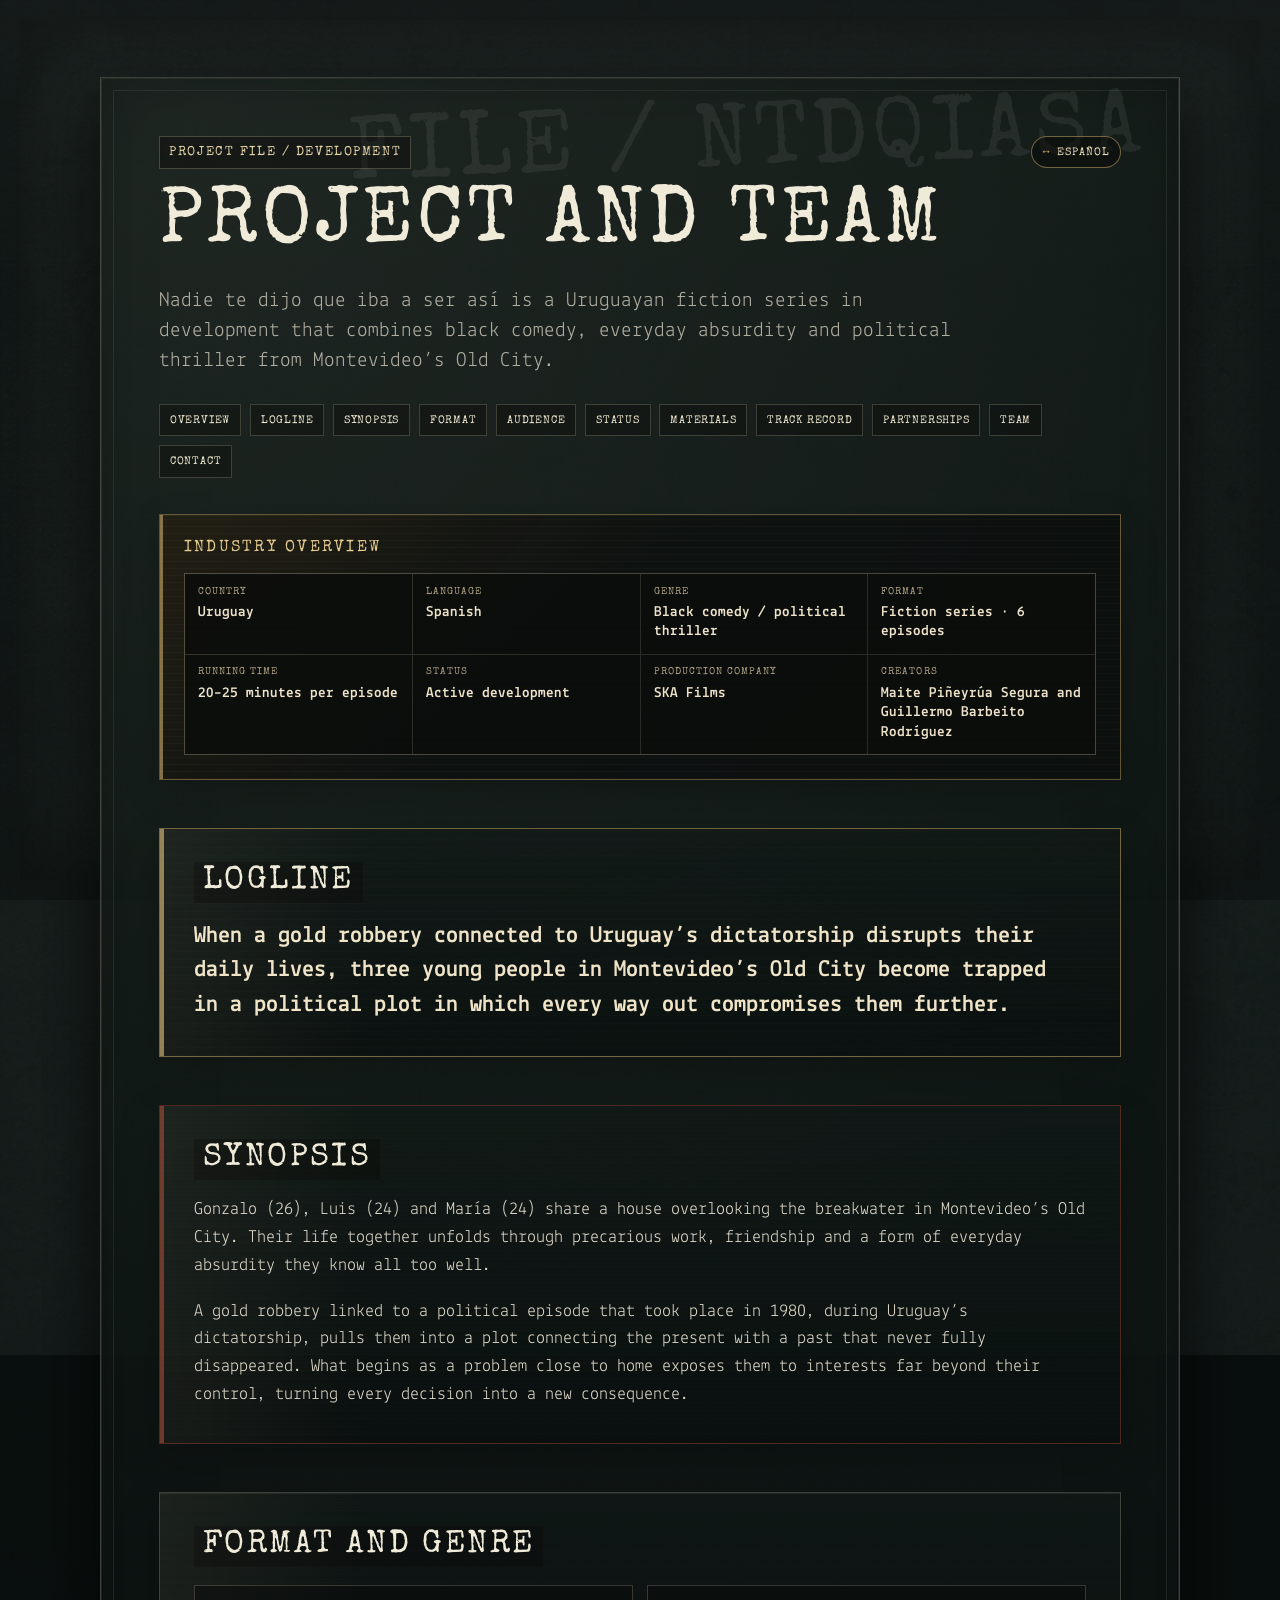
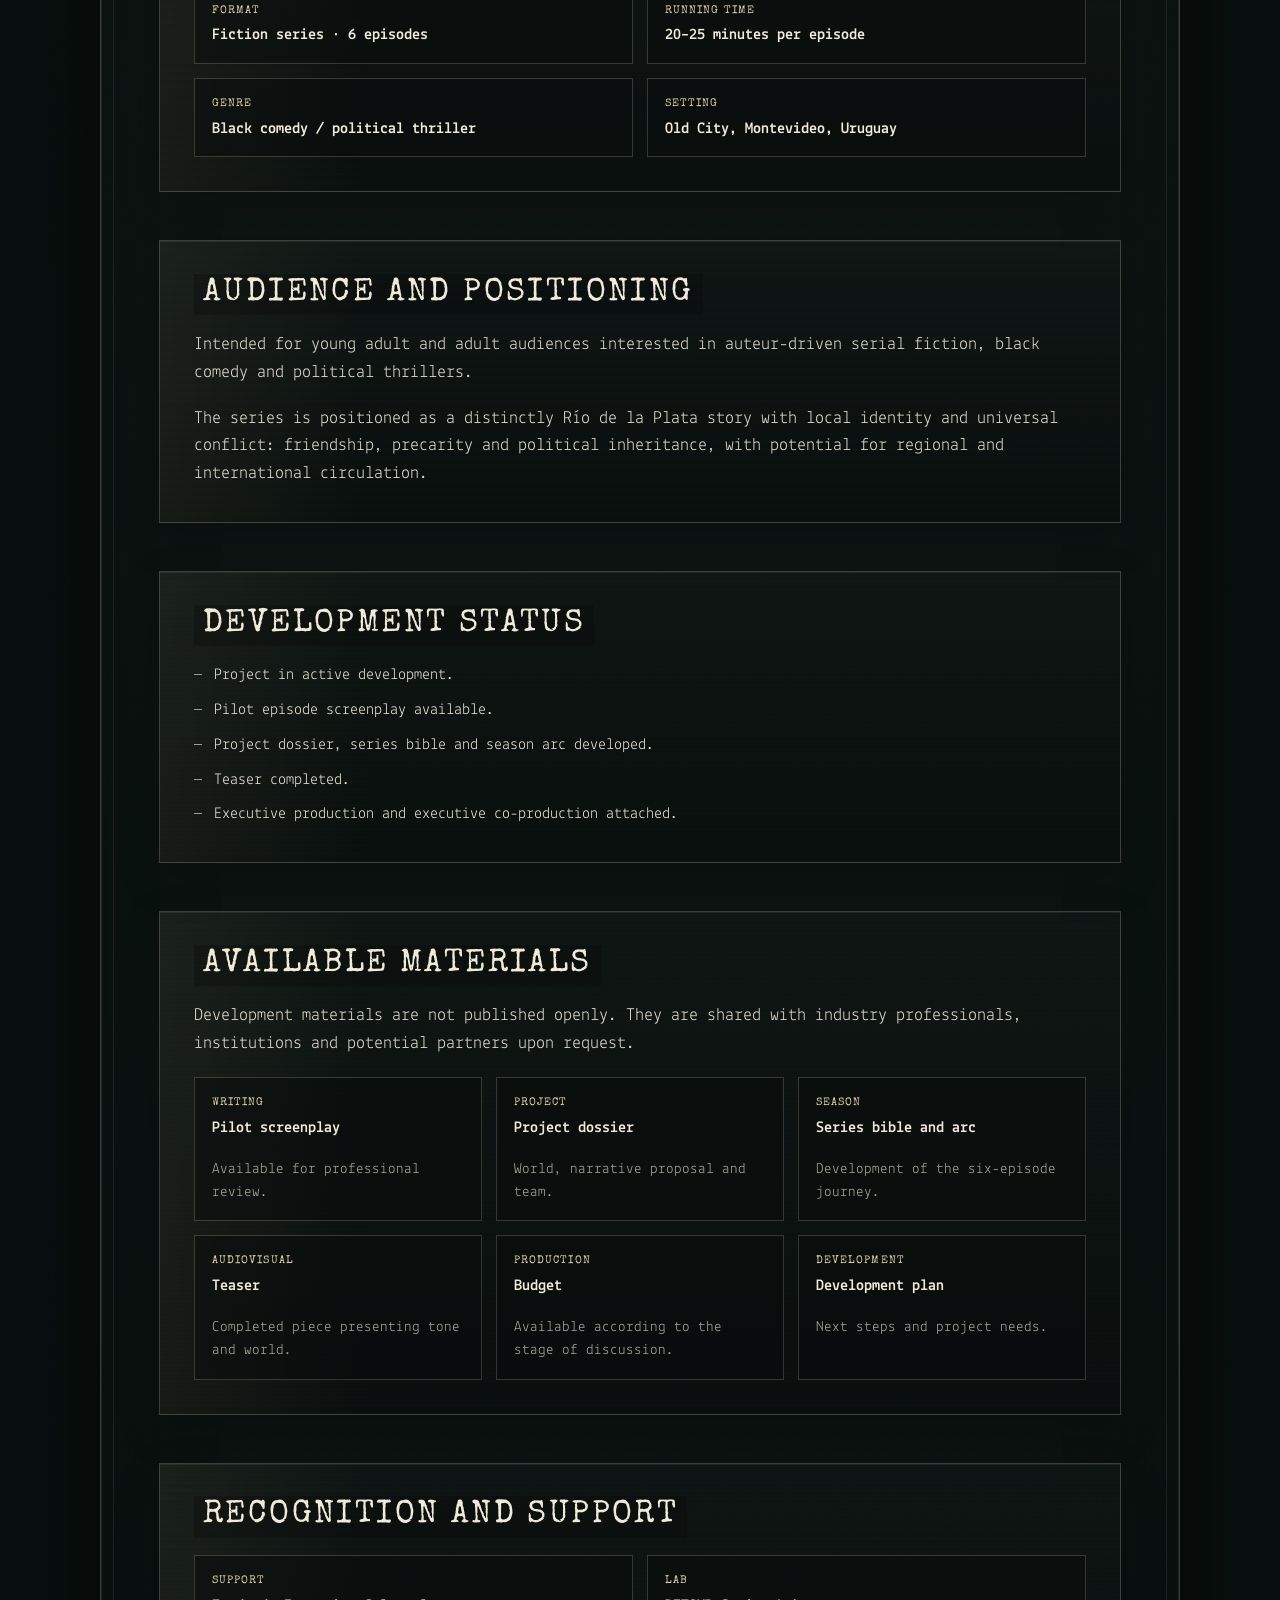
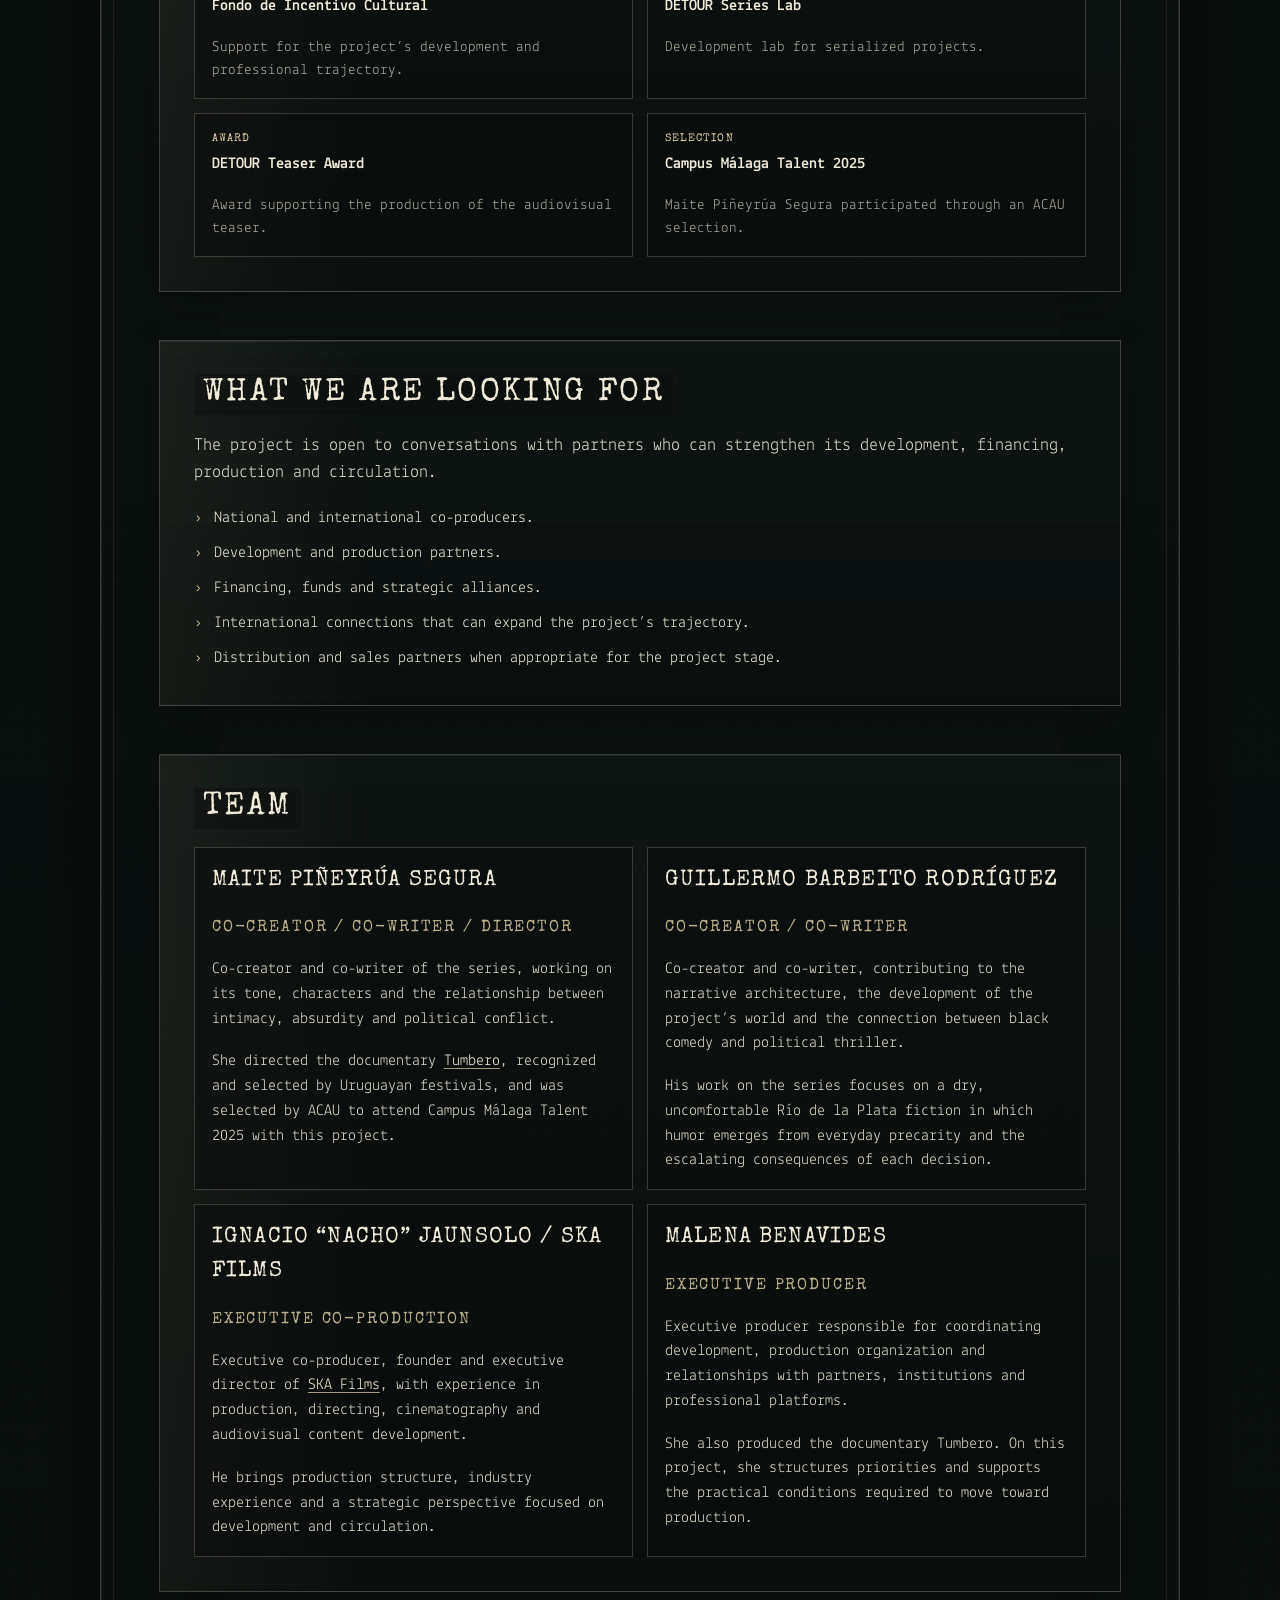
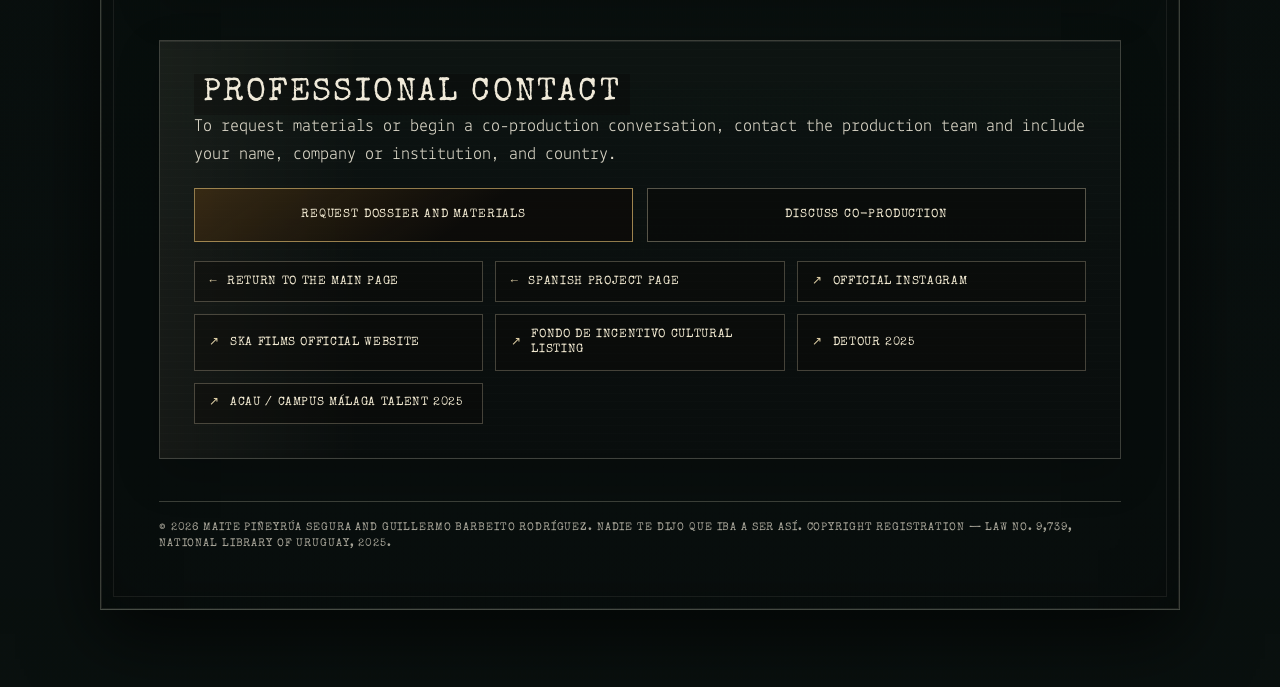
==== about.html @ f1856380 "Add compact industry overview to English project page" ====
<!doctype html>
<html lang="en">
  <head>
    <meta charset="utf-8" />
    <meta name="viewport" content="width=device-width, initial-scale=1" />
    <title>Project and team | Nadie te dijo que iba a ser así</title>
    <meta
      name="description"
      content="English project page for Nadie te dijo que iba a ser así, a Uruguayan black comedy and political thriller series in development."
    />
    <meta name="robots" content="index, follow" />
    <meta name="theme-color" content="#050504" />
    <link rel="canonical" href="https://jrrguille-bit.github.io/Nadie-Publico/about.html" />
    <link rel="alternate" hreflang="en" href="https://jrrguille-bit.github.io/Nadie-Publico/about.html" />
    <link rel="alternate" hreflang="es-UY" href="https://jrrguille-bit.github.io/Nadie-Publico/sobre.html" />
    <link rel="alternate" hreflang="x-default" href="https://jrrguille-bit.github.io/Nadie-Publico/" />
    <link rel="icon" href="assets/ntdqiasa-flame-favicon-assets/favicon.ico" sizes="any" />
    <link rel="icon" href="assets/ntdqiasa-flame-favicon-assets/ntdqiasa-flame-favicon-32.png" type="image/png" />
    <link rel="apple-touch-icon" href="assets/ntdqiasa-flame-favicon-assets/apple-touch-icon.png" />
    <link rel="stylesheet" href="project-page.css" />
    <link rel="stylesheet" href="industrial-sheet.css" />

    <meta property="og:type" content="website" />
    <meta property="og:site_name" content="Nadie te dijo que iba a ser así" />
    <meta property="og:title" content="Project and team | Nadie te dijo que iba a ser así" />
    <meta
      property="og:description"
      content="A Uruguayan black comedy and political thriller series in development. Story, format, materials, track record, team and professional contact."
    />
    <meta property="og:url" content="https://jrrguille-bit.github.io/Nadie-Publico/about.html" />
    <meta property="og:image" content="https://jrrguille-bit.github.io/Nadie-Publico/assets/ntdqiasa_video_v5_assets/ntdqiasa_video_v5_poster.jpg" />
    <meta property="og:image:alt" content="Nadie te dijo que iba a ser así" />
    <meta property="og:locale" content="en_US" />
    <meta property="og:locale:alternate" content="es_UY" />

    <meta name="twitter:card" content="summary_large_image" />
    <meta name="twitter:title" content="Project and team | Nadie te dijo que iba a ser así" />
    <meta
      name="twitter:description"
      content="English project page for the Uruguayan series Nadie te dijo que iba a ser así."
    />
    <meta name="twitter:image" content="https://jrrguille-bit.github.io/Nadie-Publico/assets/ntdqiasa_video_v5_assets/ntdqiasa_video_v5_poster.jpg" />

    <script type="application/ld+json">
      {
        "@context": "https://schema.org",
        "@graph": [
          {
            "@type": "AboutPage",
            "@id": "https://jrrguille-bit.github.io/Nadie-Publico/about.html#about-page",
            "url": "https://jrrguille-bit.github.io/Nadie-Publico/about.html",
            "name": "Project and team | Nadie te dijo que iba a ser así",
            "description": "English project page for Nadie te dijo que iba a ser así.",
            "inLanguage": "en",
            "mainEntity": { "@id": "https://jrrguille-bit.github.io/Nadie-Publico/#series" }
          },
          {
            "@type": "TVSeries",
            "@id": "https://jrrguille-bit.github.io/Nadie-Publico/#series",
            "name": "Nadie te dijo que iba a ser así",
            "alternateName": "NTDQIASA",
            "url": "https://jrrguille-bit.github.io/Nadie-Publico/",
            "image": "https://jrrguille-bit.github.io/Nadie-Publico/assets/ntdqiasa_video_v5_assets/ntdqiasa_video_v5_poster.jpg",
            "description": "When a gold robbery connected to Uruguay’s dictatorship disrupts their daily lives, three young people in Montevideo’s Old City become trapped in a political plot in which every way out compromises them further.",
            "inLanguage": "es-UY",
            "numberOfEpisodes": 6,
            "timeRequired": "PT25M",
            "genre": ["Black comedy", "Political thriller", "Fiction series"],
            "creator": [
              { "@type": "Person", "name": "Maite Piñeyrúa Segura" },
              { "@type": "Person", "name": "Guillermo Barbeito Rodríguez" }
            ],
            "producer": { "@type": "Person", "name": "Malena Benavides" },
            "productionCompany": { "@type": "Organization", "name": "SKA Films" }
          }
        ]
      }
    </script>
  </head>
  <body>
    <main>
      <article class="project-file">
        <div class="topbar">
          <p class="eyebrow">Project file / development</p>
          <a class="language-switch" href="sobre.html" hreflang="es-UY">Español</a>
        </div>

        <h1 id="project">Project and team</h1>
        <p class="subtitle">
          Nadie te dijo que iba a ser así is a Uruguayan fiction series in development that combines black comedy, everyday absurdity and political thriller from Montevideo’s Old City.
        </p>

        <nav aria-label="Page sections">
          <ul class="jump-nav">
            <li><a href="#overview">Overview</a></li>
            <li><a href="#logline">Logline</a></li>
            <li><a href="#synopsis">Synopsis</a></li>
            <li><a href="#format">Format</a></li>
            <li><a href="#audience">Audience</a></li>
            <li><a href="#status">Status</a></li>
            <li><a href="#materials">Materials</a></li>
            <li><a href="#track-record">Track record</a></li>
            <li><a href="#partnerships">Partnerships</a></li>
            <li><a href="#team">Team</a></li>
            <li><a href="#contact">Contact</a></li>
          </ul>
        </nav>

        <section class="industrial-sheet" aria-labelledby="overview">
          <h2 id="overview">Industry overview</h2>
          <div class="industrial-grid">
            <div class="industrial-item"><span>Country</span><strong>Uruguay</strong></div>
            <div class="industrial-item"><span>Language</span><strong>Spanish</strong></div>
            <div class="industrial-item"><span>Genre</span><strong>Black comedy / political thriller</strong></div>
            <div class="industrial-item"><span>Format</span><strong>Fiction series · 6 episodes</strong></div>
            <div class="industrial-item"><span>Running time</span><strong>20–25 minutes per episode</strong></div>
            <div class="industrial-item"><span>Status</span><strong>Active development</strong></div>
            <div class="industrial-item"><span>Production company</span><strong>SKA Films</strong></div>
            <div class="industrial-item"><span>Creators</span><strong>Maite Piñeyrúa Segura and Guillermo Barbeito Rodríguez</strong></div>
          </div>
        </section>

        <section class="dossier-section logline" aria-labelledby="logline">
          <h2 id="logline">Logline</h2>
          <p>
            When a gold robbery connected to Uruguay’s dictatorship disrupts their daily lives, three young people in Montevideo’s Old City become trapped in a political plot in which every way out compromises them further.
          </p>
        </section>

        <section class="dossier-section synopsis" aria-labelledby="synopsis">
          <h2 id="synopsis">Synopsis</h2>
          <p>
            Gonzalo (26), Luis (24) and María (24) share a house overlooking the breakwater in Montevideo’s Old City. Their life together unfolds through precarious work, friendship and a form of everyday absurdity they know all too well.
          </p>
          <p>
            A gold robbery linked to a political episode that took place in 1980, during Uruguay’s dictatorship, pulls them into a plot connecting the present with a past that never fully disappeared. What begins as a problem close to home exposes them to interests far beyond their control, turning every decision into a new consequence.
          </p>
        </section>

        <section class="dossier-section" aria-labelledby="format">
          <h2 id="format">Format and genre</h2>
          <div class="fact-grid">
            <div class="fact">
              <span>Format</span>
              <strong>Fiction series · 6 episodes</strong>
            </div>
            <div class="fact">
              <span>Running time</span>
              <strong>20–25 minutes per episode</strong>
            </div>
            <div class="fact">
              <span>Genre</span>
              <strong>Black comedy / political thriller</strong>
            </div>
            <div class="fact">
              <span>Setting</span>
              <strong>Old City, Montevideo, Uruguay</strong>
            </div>
          </div>
        </section>

        <section class="dossier-section" aria-labelledby="audience">
          <h2 id="audience">Audience and positioning</h2>
          <p>
            Intended for young adult and adult audiences interested in auteur-driven serial fiction, black comedy and political thrillers.
          </p>
          <p>
            The series is positioned as a distinctly Río de la Plata story with local identity and universal conflict: friendship, precarity and political inheritance, with potential for regional and international circulation.
          </p>
        </section>

        <section class="dossier-section" aria-labelledby="status">
          <h2 id="status">Development status</h2>
          <ul class="status-list">
            <li>Project in active development.</li>
            <li>Pilot episode screenplay available.</li>
            <li>Project dossier, series bible and season arc developed.</li>
            <li>Teaser completed.</li>
            <li>Executive production and executive co-production attached.</li>
          </ul>
        </section>

        <section class="dossier-section" aria-labelledby="materials">
          <h2 id="materials">Available materials</h2>
          <p>
            Development materials are not published openly. They are shared with industry professionals, institutions and potential partners upon request.
          </p>
          <div class="materials-grid">
            <div class="material"><span>Writing</span><strong>Pilot screenplay</strong><p>Available for professional review.</p></div>
            <div class="material"><span>Project</span><strong>Project dossier</strong><p>World, narrative proposal and team.</p></div>
            <div class="material"><span>Season</span><strong>Series bible and arc</strong><p>Development of the six-episode journey.</p></div>
            <div class="material"><span>Audiovisual</span><strong>Teaser</strong><p>Completed piece presenting tone and world.</p></div>
            <div class="material"><span>Production</span><strong>Budget</strong><p>Available according to the stage of discussion.</p></div>
            <div class="material"><span>Development</span><strong>Development plan</strong><p>Next steps and project needs.</p></div>
          </div>
        </section>

        <section class="dossier-section" aria-labelledby="track-record">
          <h2 id="track-record">Recognition and support</h2>
          <div class="recognition-grid">
            <div class="recognition">
              <span>Support</span>
              <strong>Fondo de Incentivo Cultural</strong>
              <p>Support for the project’s development and professional trajectory.</p>
            </div>
            <div class="recognition">
              <span>Lab</span>
              <strong>DETOUR Series Lab</strong>
              <p>Development lab for serialized projects.</p>
            </div>
            <div class="recognition">
              <span>Award</span>
              <strong>DETOUR Teaser Award</strong>
              <p>Award supporting the production of the audiovisual teaser.</p>
            </div>
            <div class="recognition">
              <span>Selection</span>
              <strong>Campus Málaga Talent 2025</strong>
              <p>Maite Piñeyrúa Segura participated through an ACAU selection.</p>
            </div>
          </div>
        </section>

        <section class="dossier-section" aria-labelledby="partnerships">
          <h2 id="partnerships">What we are looking for</h2>
          <p>
            The project is open to conversations with partners who can strengthen its development, financing, production and circulation.
          </p>
          <ul class="search-list">
            <li>National and international co-producers.</li>
            <li>Development and production partners.</li>
            <li>Financing, funds and strategic alliances.</li>
            <li>International connections that can expand the project’s trajectory.</li>
            <li>Distribution and sales partners when appropriate for the project stage.</li>
          </ul>
        </section>

        <section class="dossier-section" aria-labelledby="team">
          <h2 id="team">Team</h2>
          <div class="team-grid">
            <section class="team-card" aria-labelledby="maite-pineyrua-segura">
              <h3 id="maite-pineyrua-segura">Maite Piñeyrúa Segura</h3>
              <p class="section-role">Co-creator / co-writer / director</p>
              <p>
                Co-creator and co-writer of the series, working on its tone, characters and the relationship between intimacy, absurdity and political conflict.
              </p>
              <p>
                She directed the documentary <a href="https://www.instagram.com/tumbero.doc/" target="_blank" rel="noopener noreferrer">Tumbero</a>, recognized and selected by Uruguayan festivals, and was selected by ACAU to attend Campus Málaga Talent 2025 with this project.
              </p>
            </section>

            <section class="team-card" aria-labelledby="guillermo-barbeito-rodriguez">
              <h3 id="guillermo-barbeito-rodriguez">Guillermo Barbeito Rodríguez</h3>
              <p class="section-role">Co-creator / co-writer</p>
              <p>
                Co-creator and co-writer, contributing to the narrative architecture, the development of the project’s world and the connection between black comedy and political thriller.
              </p>
              <p>
                His work on the series focuses on a dry, uncomfortable Río de la Plata fiction in which humor emerges from everyday precarity and the escalating consequences of each decision.
              </p>
            </section>

            <section class="team-card" aria-labelledby="nacho-jaunsolo-ska-films">
              <h3 id="nacho-jaunsolo-ska-films">Ignacio “Nacho” Jaunsolo / SKA Films</h3>
              <p class="section-role">Executive co-production</p>
              <p>
                Executive co-producer, founder and executive director of <a href="https://www.skafilms.com.uy/es/inicio" target="_blank" rel="noopener noreferrer">SKA Films</a>, with experience in production, directing, cinematography and audiovisual content development.
              </p>
              <p>
                He brings production structure, industry experience and a strategic perspective focused on development and circulation.
              </p>
            </section>

            <section class="team-card" aria-labelledby="malena-benavides">
              <h3 id="malena-benavides">Malena Benavides</h3>
              <p class="section-role">Executive producer</p>
              <p>
                Executive producer responsible for coordinating development, production organization and relationships with partners, institutions and professional platforms.
              </p>
              <p>
                She also produced the documentary Tumbero. On this project, she structures priorities and supports the practical conditions required to move toward production.
              </p>
            </section>
          </div>
        </section>

        <section class="links-panel" aria-labelledby="contact">
          <h2 id="contact">Professional contact</h2>
          <p>
            To request materials or begin a co-production conversation, contact the production team and include your name, company or institution, and country.
          </p>
          <div class="cta-row">
            <a
              class="cta"
              href="mailto:malenabh1@gmail.com?subject=Request%20for%20dossier%20and%20materials%20%E2%80%94%20Nadie%20te%20dijo%20que%20iba%20a%20ser%20as%C3%AD&body=Hello%2C%0A%0AI%20would%20like%20to%20request%20the%20project%20dossier%20and%20available%20materials.%0A%0AName%3A%0ACompany%20%2F%20institution%3A%0ACountry%3A%0A%0ABest%20regards%2C"
            >Request dossier and materials</a>
            <a
              class="cta cta--secondary"
              href="mailto:malenabh1@gmail.com?subject=Co-production%20conversation%20%E2%80%94%20Nadie%20te%20dijo%20que%20iba%20a%20ser%20as%C3%AD&body=Hello%2C%0A%0AI%20am%20interested%20in%20discussing%20a%20possible%20co-production%20or%20development%20partnership.%0A%0AName%3A%0ACompany%20%2F%20institution%3A%0ACountry%3A%0A%0ABest%20regards%2C"
            >Discuss co-production</a>
          </div>
          <ul class="link-list">
            <li><a href="./">Return to the main page</a></li>
            <li><a href="sobre.html" hreflang="es-UY">Spanish project page</a></li>
            <li><a href="https://www.instagram.com/nadietedijoqueibaaserasi/" target="_blank" rel="noopener noreferrer">Official Instagram</a></li>
            <li><a href="https://www.skafilms.com.uy/es/inicio" target="_blank" rel="noopener noreferrer">SKA Films official website</a></li>
            <li><a href="https://www.fondosdeincentivocultural.gub.uy/innovaportal/v/6546/2/web/nadie-te-dijo-que-iba-a-ser-asi.html" target="_blank" rel="noopener noreferrer">Fondo de Incentivo Cultural listing</a></li>
            <li><a href="https://www.uruguayxxi.gub.uy/es/eventos/articulo/detour-2025/" target="_blank" rel="noopener noreferrer">DETOUR 2025</a></li>
            <li><a href="https://www.acau.gub.uy/innovaportal/v/373/1/acau/ya-esta-disponible-el-resultado-de-la-convocatoria%C2%A0.html" target="_blank" rel="noopener noreferrer">ACAU / Campus Málaga Talent 2025</a></li>
          </ul>
        </section>

        <footer>
          © 2026 Maite Piñeyrúa Segura and Guillermo Barbeito Rodríguez. Nadie te dijo que iba a ser así. Copyright registration — Law No. 9,739, National Library of Uruguay, 2025.
        </footer>
      </article>
    </main>
  </body>
</html>
---- project-page.css ----
@import url('https://fonts.googleapis.com/css2?family=Lekton:wght@400;700&family=Special+Elite&display=swap');

:root {
  color-scheme: dark;
  --bg: #101b18;
  --panel: rgba(10, 16, 15, 0.78);
  --text: #e9e3d3;
  --title: #f0ead9;
  --muted: rgba(233, 227, 211, 0.72);
  --line: rgba(220, 218, 197, 0.24);
  --accent: #e2d2a8;
  --gold: #d9b871;
  --red: #bb4e35;
  --typewriter: 'Special Elite', 'Courier Prime', 'Courier New', Courier, monospace;
  --body-copy: 'Lekton', 'Courier Prime', 'Courier New', Courier, monospace;
}

* {
  box-sizing: border-box;
}

html {
  scroll-behavior: smooth;
  background: var(--bg);
}

body {
  margin: 0;
  min-height: 100vh;
  color: var(--text);
  background:
    linear-gradient(180deg, rgba(7, 12, 11, 0.82), rgba(9, 15, 14, 0.94)),
    radial-gradient(circle at 18% 7%, rgba(234, 228, 203, 0.12), transparent 28%),
    url('assets/images/a_full_frame_close_up_flat_lay_of_a_textured_backg_1.png') center / cover fixed no-repeat,
    var(--bg);
  font-family: var(--body-copy);
  line-height: 1.58;
}

body::before,
body::after {
  content: '';
  position: fixed;
  inset: 0;
  pointer-events: none;
}

body::before {
  z-index: 2;
  background-image:
    linear-gradient(180deg, rgba(255, 250, 230, 0.06), transparent 30%, rgba(0, 0, 0, 0.25)),
    radial-gradient(circle, rgba(232, 226, 203, 0.13) 0 0.45px, transparent 0.85px);
  background-size: 100% 100%, 10px 10px;
  mix-blend-mode: screen;
  opacity: 0.24;
}

body::after {
  z-index: 3;
  border: clamp(0.7rem, 1.8vw, 1.25rem) solid rgba(5, 8, 7, 0.3);
  box-shadow: inset 0 0 90px rgba(0, 0, 0, 0.46);
}

main {
  position: relative;
  z-index: 4;
  width: min(1080px, calc(100% - 40px));
  margin: 0 auto;
  padding: clamp(28px, 6vw, 78px) 0;
}

.project-file {
  position: relative;
  overflow: hidden;
  padding: clamp(24px, 5vw, 58px);
  border: 1px solid var(--line);
  background:
    linear-gradient(180deg, rgba(24, 35, 31, 0.43), rgba(8, 13, 12, 0.64)),
    radial-gradient(circle at 9% 2%, rgba(234, 228, 203, 0.1), transparent 24%),
    var(--panel);
  box-shadow:
    0 24px 70px rgba(0, 0, 0, 0.68),
    inset 0 0 0 1px rgba(233, 227, 211, 0.08),
    inset 0 0 58px rgba(0, 0, 0, 0.24);
  isolation: isolate;
}

.project-file::before {
  content: 'ARCHIVO / NTDQIASA';
  position: absolute;
  top: clamp(16px, 3vw, 30px);
  right: clamp(16px, 3vw, 34px);
  z-index: -1;
  color: rgba(233, 227, 211, 0.08);
  font-family: var(--typewriter);
  font-size: clamp(1.9rem, 7vw, 5.6rem);
  line-height: 0.86;
  letter-spacing: 0.05em;
  text-align: right;
  transform: rotate(-2deg);
}

html[lang^='en'] .project-file::before {
  content: 'FILE / NTDQIASA';
}

.project-file::after {
  content: '';
  position: absolute;
  inset: 12px;
  z-index: -1;
  border: 1px solid rgba(233, 227, 211, 0.08);
  pointer-events: none;
}

.topbar {
  display: flex;
  align-items: flex-start;
  justify-content: space-between;
  gap: 1rem;
  margin-bottom: 18px;
}

.eyebrow,
.language-switch,
h1,
h2,
h3,
.section-role,
.jump-nav,
footer {
  font-family: var(--typewriter);
}

.eyebrow {
  display: inline-block;
  margin: 0;
  padding: 0.36rem 0.58rem 0.28rem;
  border: 1px solid rgba(238, 224, 194, 0.24);
  color: var(--accent);
  background: rgba(9, 7, 5, 0.38);
  font-size: clamp(0.68rem, 1.25vw, 0.82rem);
  letter-spacing: 0.12em;
  text-transform: uppercase;
}

.language-switch {
  display: inline-flex;
  align-items: center;
  gap: 0.42rem;
  padding: 0.42rem 0.66rem 0.34rem;
  border: 1px solid rgba(226, 190, 116, 0.48);
  border-radius: 999px;
  color: #efe1bf;
  background: rgba(8, 7, 5, 0.5);
  font-size: 0.7rem;
  letter-spacing: 0.08em;
  text-decoration: none;
  text-transform: uppercase;
}

.language-switch::before {
  content: '↔';
  color: var(--gold);
}

h1,
h2,
h3 {
  color: var(--title);
  font-weight: 400;
  text-transform: uppercase;
  scroll-margin-top: 24px;
}

h1 {
  max-width: 900px;
  margin: 0;
  font-size: clamp(2.05rem, 6.6vw, 5rem);
  line-height: 0.96;
  letter-spacing: 0.05em;
}

h2 {
  display: inline;
  margin: 0;
  padding: 0.1em 0.28em 0.16em;
  background: rgba(9, 7, 5, 0.28);
  box-decoration-break: clone;
  -webkit-box-decoration-break: clone;
  font-size: clamp(1.25rem, 3vw, 2rem);
  line-height: 1.18;
  letter-spacing: 0.075em;
}

h3 {
  margin: 0;
  font-size: clamp(1rem, 2vw, 1.35rem);
  letter-spacing: 0.055em;
}

.subtitle {
  max-width: 830px;
  margin: 22px 0 0;
  color: var(--muted);
  font-size: clamp(1.04rem, 2.2vw, 1.32rem);
  line-height: 1.42;
}

p {
  margin: 0 0 18px;
  color: rgba(233, 227, 211, 0.94);
  font-size: clamp(1rem, 1.8vw, 1.1rem);
}

strong {
  color: var(--title);
}

a {
  color: #f2ead2;
  text-decoration-color: rgba(226, 210, 168, 0.72);
  text-decoration-thickness: 1px;
  text-underline-offset: 0.18em;
  transition: color 180ms ease, border-color 180ms ease, background 180ms ease, transform 180ms ease;
}

a:hover,
a:focus-visible {
  color: var(--accent);
}

a:focus-visible {
  outline: 1px solid rgba(238, 224, 194, 0.82);
  outline-offset: 0.22rem;
}

.jump-nav {
  display: flex;
  flex-wrap: wrap;
  gap: 0.55rem;
  margin: 28px 0 0;
  padding: 0;
  list-style: none;
}

.jump-nav a {
  display: block;
  padding: 0.45rem 0.62rem 0.38rem;
  border: 1px solid rgba(238, 224, 194, 0.2);
  background: rgba(9, 7, 5, 0.32);
  font-size: 0.7rem;
  letter-spacing: 0.07em;
  text-decoration: none;
  text-transform: uppercase;
}

.dossier-section,
.links-panel {
  position: relative;
  margin-top: clamp(28px, 5vw, 48px);
  padding: clamp(20px, 3.4vw, 34px);
  border: 1px solid var(--line);
  background:
    linear-gradient(180deg, rgba(24, 35, 31, 0.34), rgba(10, 15, 14, 0.5)),
    rgba(7, 11, 10, 0.36);
  box-shadow:
    inset 0 1px 0 rgba(233, 227, 211, 0.08),
    0 16px 40px rgba(0, 0, 0, 0.22);
}

.dossier-section::before,
.links-panel::before {
  content: '';
  position: absolute;
  inset: 0;
  pointer-events: none;
  background:
    linear-gradient(90deg, rgba(226, 210, 168, 0.18), transparent 22%),
    repeating-linear-gradient(0deg, rgba(233, 227, 211, 0.035) 0 1px, transparent 1px 8px);
  opacity: 0.34;
}

.dossier-section > *,
.links-panel > * {
  position: relative;
  z-index: 1;
}

.dossier-section p:first-of-type {
  margin-top: 1.15rem;
}

.dossier-section p:last-child {
  margin-bottom: 0;
}

.logline {
  border-color: rgba(226, 190, 116, 0.48);
  box-shadow:
    inset 4px 0 0 rgba(226, 190, 116, 0.62),
    0 16px 40px rgba(0, 0, 0, 0.22);
}

.logline p {
  max-width: 880px;
  color: #f0e4c8;
  font-size: clamp(1.13rem, 2.25vw, 1.48rem);
  font-weight: 700;
  line-height: 1.45;
}

.synopsis {
  border-color: rgba(187, 78, 53, 0.38);
  box-shadow:
    inset 4px 0 0 rgba(187, 78, 53, 0.52),
    0 16px 40px rgba(0, 0, 0, 0.22);
}

.fact-grid,
.materials-grid,
.recognition-grid,
.team-grid {
  display: grid;
  gap: 14px;
  margin-top: 1.25rem;
}

.fact-grid,
.recognition-grid,
.team-grid {
  grid-template-columns: repeat(2, minmax(0, 1fr));
}

.materials-grid {
  grid-template-columns: repeat(3, minmax(0, 1fr));
}

.fact,
.material,
.recognition,
.team-card {
  padding: 1rem 1.05rem;
  border: 1px solid rgba(238, 224, 194, 0.2);
  background: rgba(8, 11, 10, 0.5);
}

.fact span,
.material span,
.recognition span {
  display: block;
  margin-bottom: 0.35rem;
  color: var(--accent);
  font-family: var(--typewriter);
  font-size: 0.68rem;
  letter-spacing: 0.1em;
  text-transform: uppercase;
}

.fact strong,
.material strong,
.recognition strong {
  display: block;
  font-size: 1rem;
  line-height: 1.4;
}

.material p,
.recognition p {
  margin: 0.45rem 0 0;
  color: var(--muted);
  font-size: 0.92rem;
}

.status-list,
.search-list {
  display: grid;
  gap: 0.6rem;
  margin: 1.2rem 0 0;
  padding: 0;
  list-style: none;
}

.status-list li,
.search-list li {
  position: relative;
  padding-left: 1.25rem;
  font-size: 1rem;
}

.status-list li::before,
.search-list li::before {
  position: absolute;
  left: 0;
  color: var(--accent);
}

.status-list li::before {
  content: '—';
}

.search-list li::before {
  content: '›';
}

.section-role {
  margin: 0.7rem 0 1rem;
  color: var(--accent);
  font-size: clamp(0.72rem, 1.4vw, 0.86rem);
  letter-spacing: 0.12em;
  text-transform: uppercase;
  opacity: 0.82;
}

.team-card h3 {
  margin-bottom: 0.2rem;
}

.team-card p {
  font-size: 0.98rem;
}

.team-card p:last-child {
  margin-bottom: 0;
}

.cta-row {
  display: grid;
  grid-template-columns: repeat(2, minmax(0, 1fr));
  gap: 14px;
  margin-top: 1.25rem;
}

.cta {
  display: flex;
  min-height: 100%;
  align-items: center;
  justify-content: center;
  padding: 1rem;
  border: 1px solid rgba(226, 190, 116, 0.62);
  background:
    linear-gradient(145deg, rgba(180, 126, 46, 0.24), transparent 62%),
    rgba(12, 10, 7, 0.68);
  font-family: var(--typewriter);
  font-size: 0.78rem;
  letter-spacing: 0.065em;
  text-align: center;
  text-decoration: none;
  text-transform: uppercase;
}

.cta--secondary {
  border-color: rgba(238, 224, 194, 0.34);
  background: rgba(9, 8, 6, 0.54);
}

.link-list {
  display: grid;
  grid-template-columns: repeat(auto-fit, minmax(220px, 1fr));
  gap: 12px;
  margin: 1.2rem 0 0;
  padding: 0;
  list-style: none;
}

.link-list a {
  display: flex;
  min-height: 100%;
  align-items: center;
  padding: 0.78rem 0.9rem 0.68rem;
  border: 1px solid rgba(238, 224, 194, 0.26);
  background: rgba(9, 7, 5, 0.34);
  font-family: var(--typewriter);
  font-size: 0.74rem;
  line-height: 1.32;
  letter-spacing: 0.055em;
  text-decoration: none;
  text-transform: uppercase;
}

.link-list a::before {
  content: '↗';
  margin-right: 0.62rem;
  color: var(--accent);
}

.link-list a[href='./']::before,
.link-list a[href='sobre.html']::before {
  content: '←';
}

footer {
  margin-top: 42px;
  padding-top: 18px;
  border-top: 1px solid var(--line);
  color: var(--muted);
  font-size: 0.68rem;
  line-height: 1.45;
  letter-spacing: 0.08em;
  text-transform: uppercase;
}

@media (max-width: 760px) {
  main {
    width: min(100% - 28px, 960px);
    padding: 18px 0;
  }

  .project-file {
    padding: 22px;
  }

  .project-file::after {
    inset: 8px;
  }

  .topbar {
    align-items: center;
  }

  .language-switch {
    flex: 0 0 auto;
    padding-inline: 0.55rem;
    font-size: 0.62rem;
  }

  .dossier-section,
  .links-panel {
    padding: 18px;
  }

  .fact-grid,
  .materials-grid,
  .recognition-grid,
  .team-grid,
  .cta-row {
    grid-template-columns: 1fr;
  }

  .link-list {
    grid-template-columns: 1fr;
  }
}
---- industrial-sheet.css ----
/* Ficha industrial compacta compartida por las páginas en español e inglés. */
.industrial-sheet {
  position: relative;
  margin-top: clamp(24px, 4vw, 36px);
  padding: clamp(16px, 2.5vw, 24px);
  border: 1px solid rgba(226, 190, 116, 0.38);
  background:
    linear-gradient(135deg, rgba(172, 117, 39, 0.12), transparent 42%),
    rgba(7, 10, 9, 0.58);
  box-shadow:
    inset 3px 0 0 rgba(217, 184, 113, 0.56),
    inset 0 1px 0 rgba(255, 241, 207, 0.06),
    0 14px 34px rgba(0, 0, 0, 0.22);
}

.industrial-sheet::before {
  content: '';
  position: absolute;
  inset: 0;
  pointer-events: none;
  background: repeating-linear-gradient(
    0deg,
    rgba(233, 227, 211, 0.026) 0 1px,
    transparent 1px 7px
  );
}

.industrial-sheet > * {
  position: relative;
  z-index: 1;
}

.industrial-sheet h2 {
  display: block;
  margin: 0;
  padding: 0;
  color: #e2c98f;
  background: none;
  font-size: clamp(0.82rem, 1.35vw, 1rem);
  letter-spacing: 0.14em;
}

.industrial-grid {
  display: grid;
  grid-template-columns: repeat(4, minmax(0, 1fr));
  gap: 1px;
  margin-top: 0.95rem;
  border: 1px solid rgba(238, 224, 194, 0.15);
  background: rgba(238, 224, 194, 0.13);
}

.industrial-item {
  min-width: 0;
  padding: 0.78rem 0.82rem 0.74rem;
  background: rgba(7, 10, 9, 0.88);
}

.industrial-item span {
  display: block;
  margin-bottom: 0.28rem;
  color: rgba(226, 210, 168, 0.76);
  font-family: var(--typewriter);
  font-size: 0.61rem;
  letter-spacing: 0.105em;
  line-height: 1.2;
  text-transform: uppercase;
}

.industrial-item strong {
  display: block;
  color: #eee3ca;
  font-size: clamp(0.82rem, 1.25vw, 0.94rem);
  font-weight: 700;
  line-height: 1.3;
  overflow-wrap: anywhere;
}

@media (max-width: 840px) {
  .industrial-grid {
    grid-template-columns: repeat(2, minmax(0, 1fr));
  }
}

@media (max-width: 480px) {
  .industrial-grid {
    grid-template-columns: 1fr;
  }

  .industrial-item {
    padding: 0.68rem 0.72rem 0.64rem;
  }
}
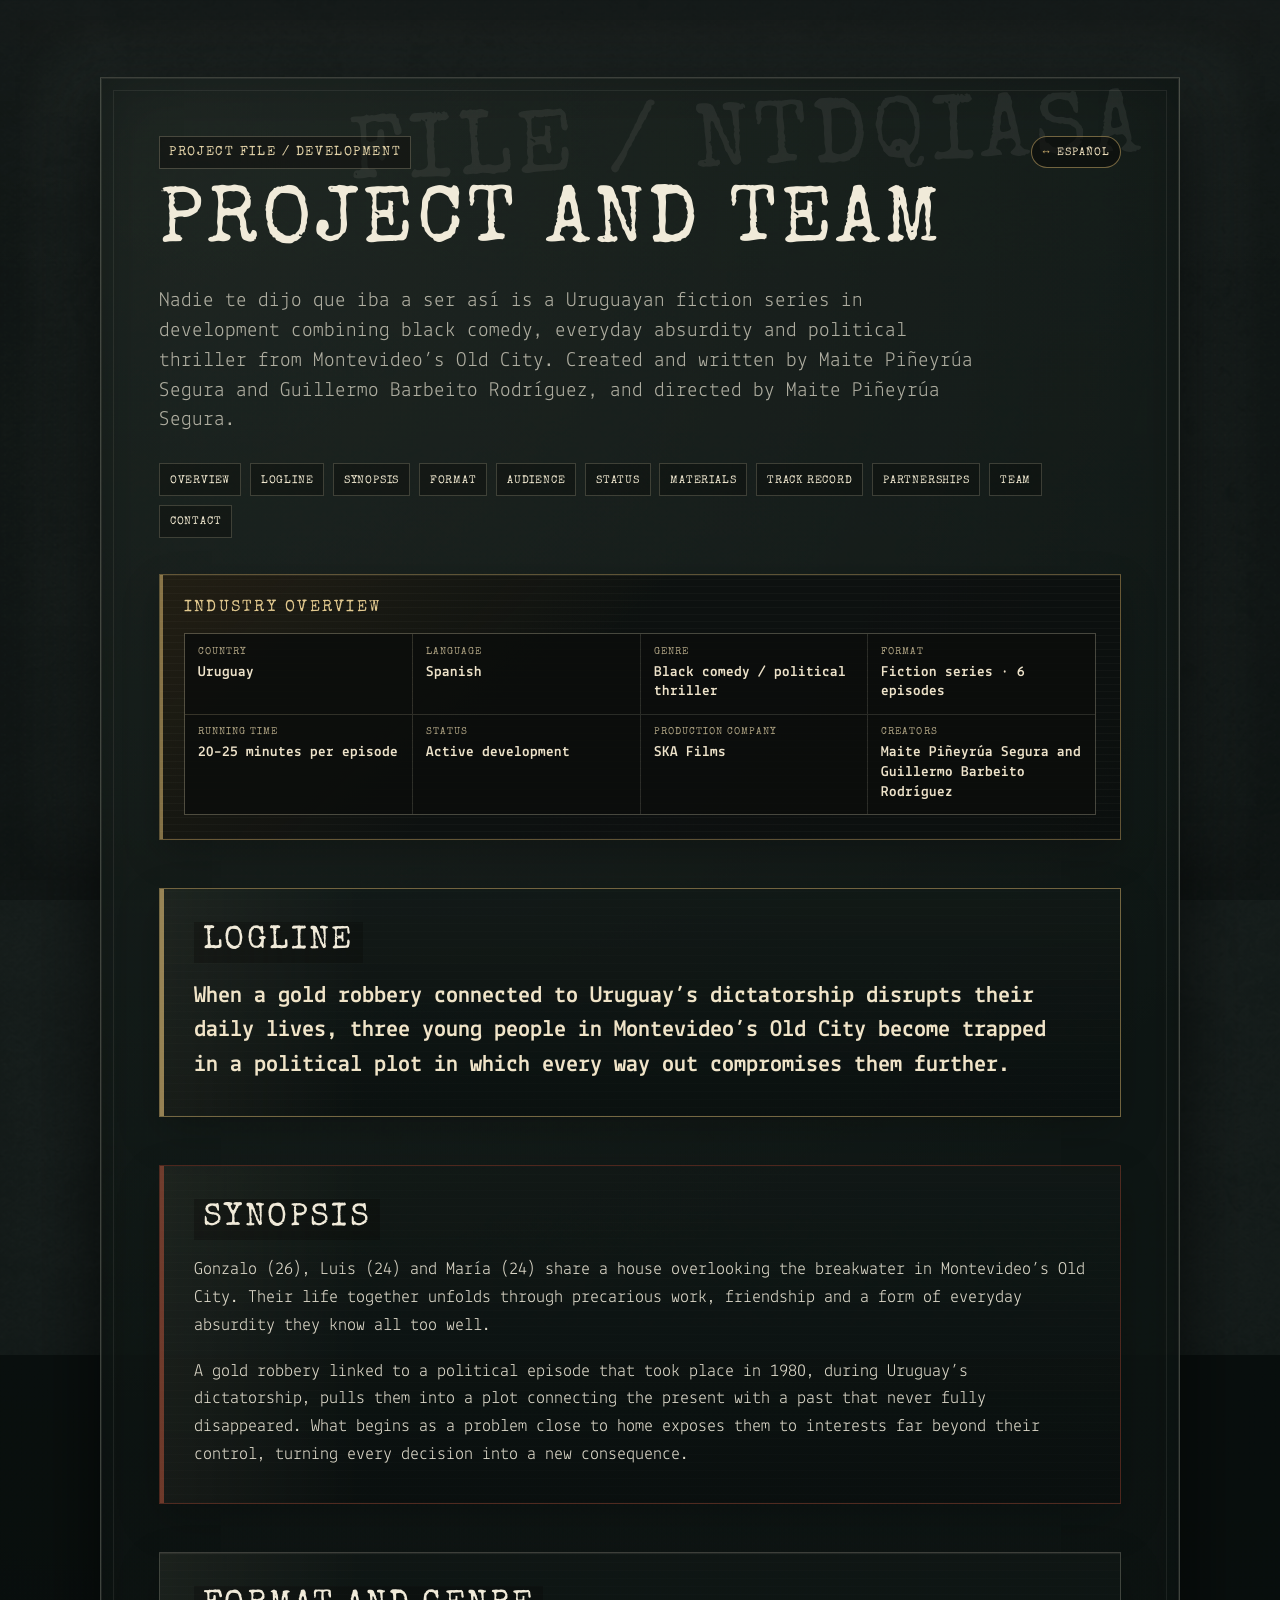
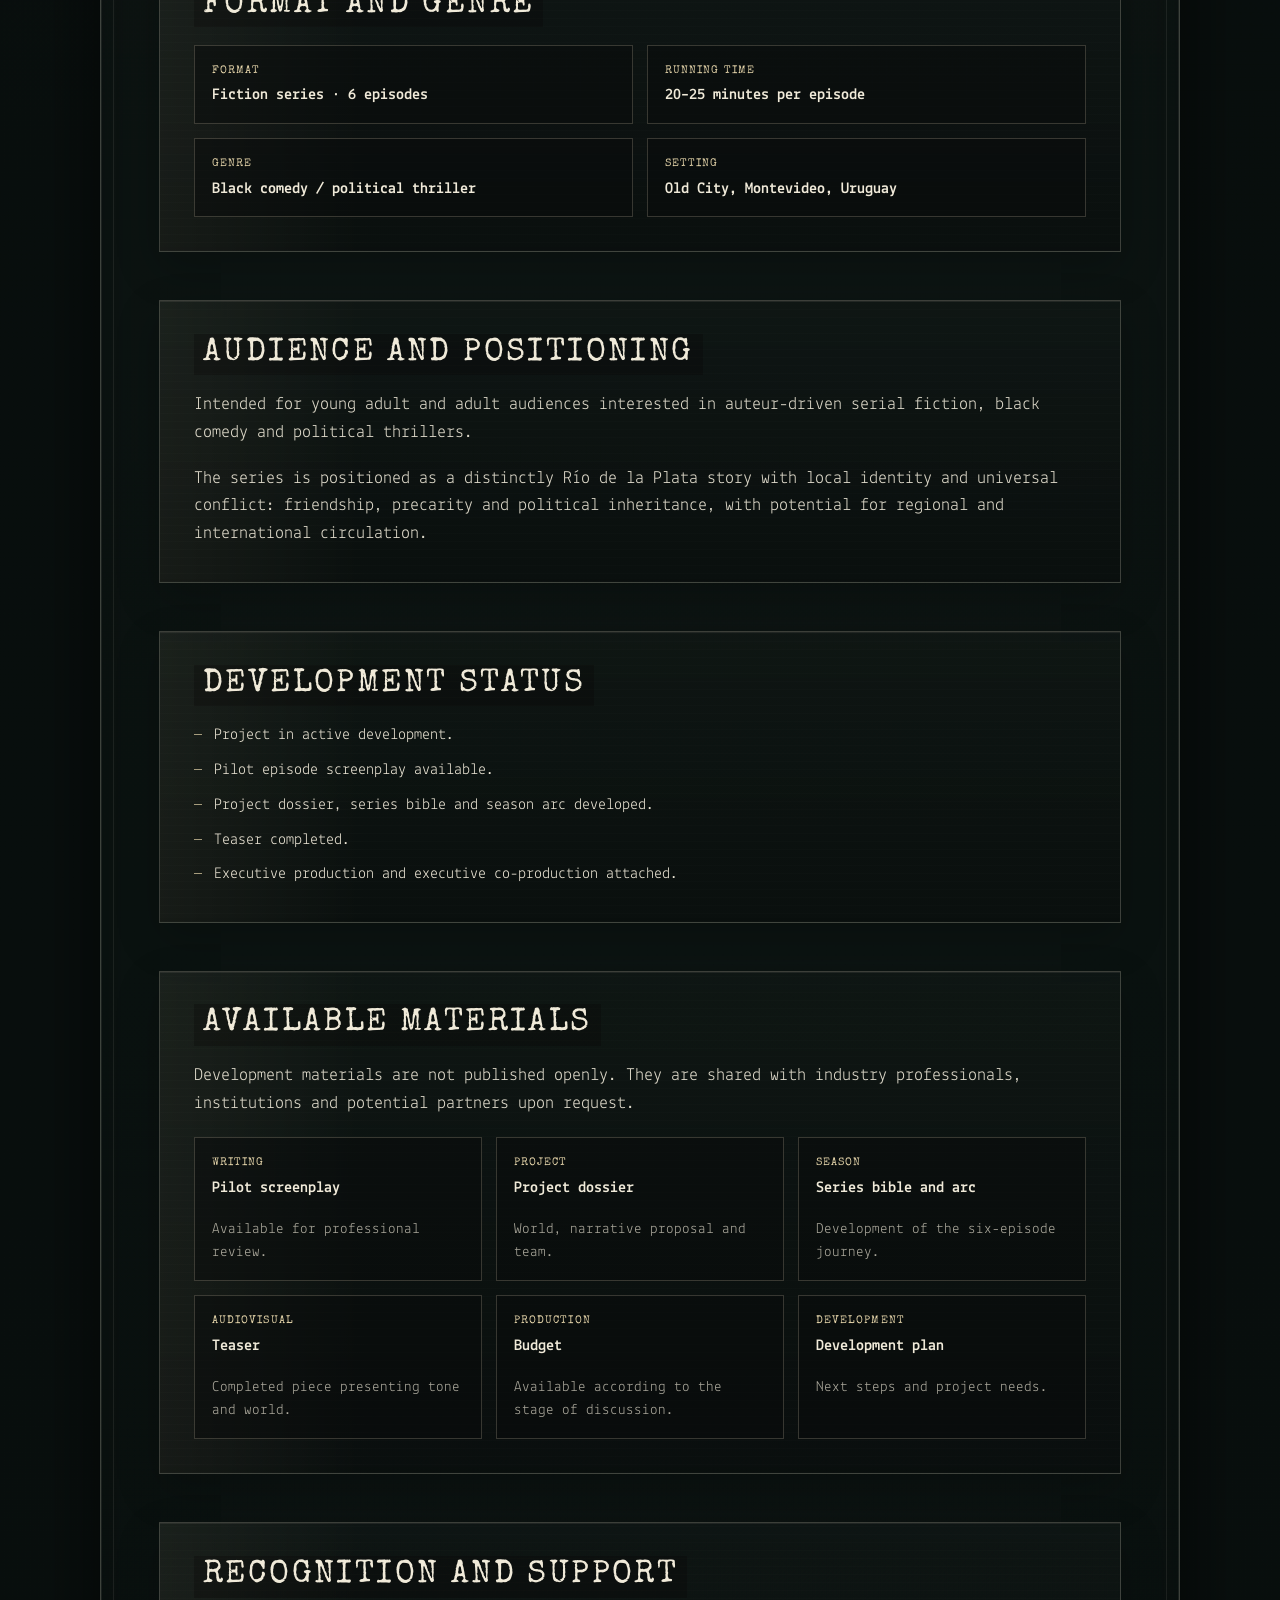
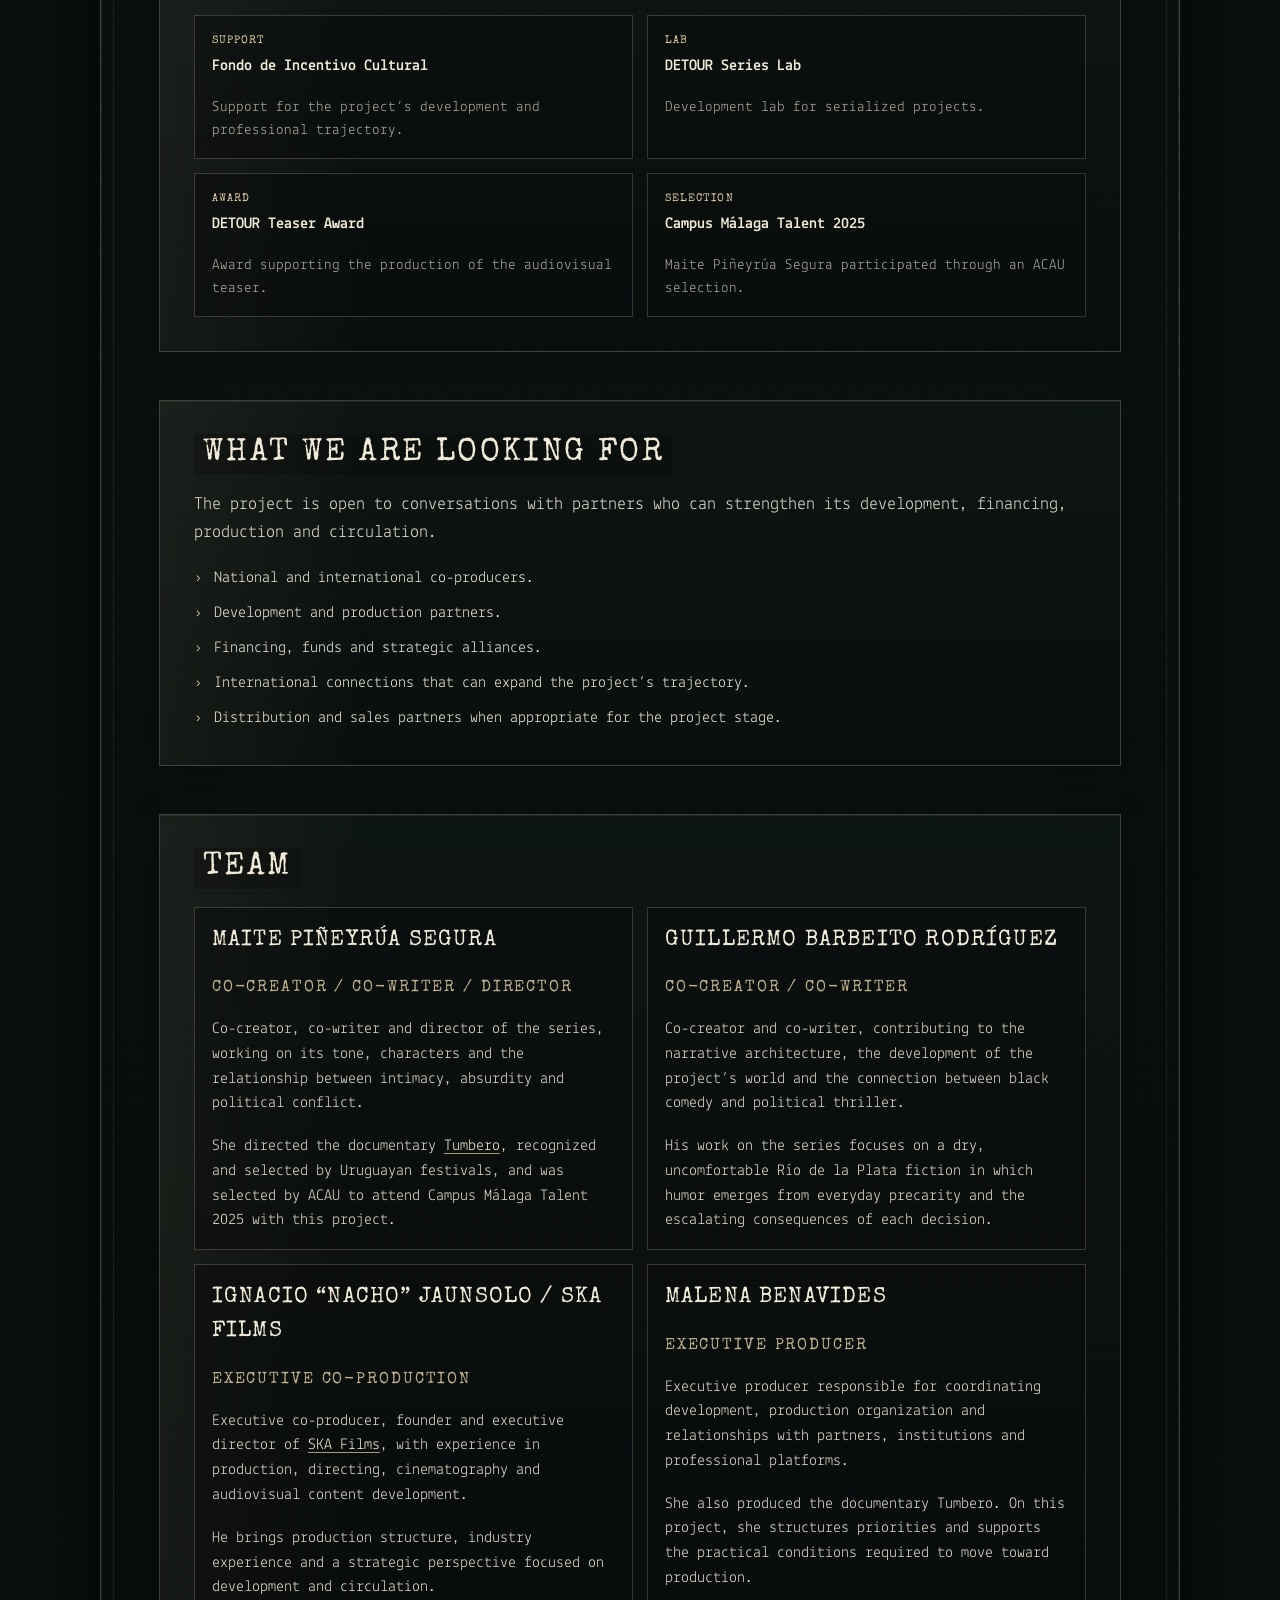
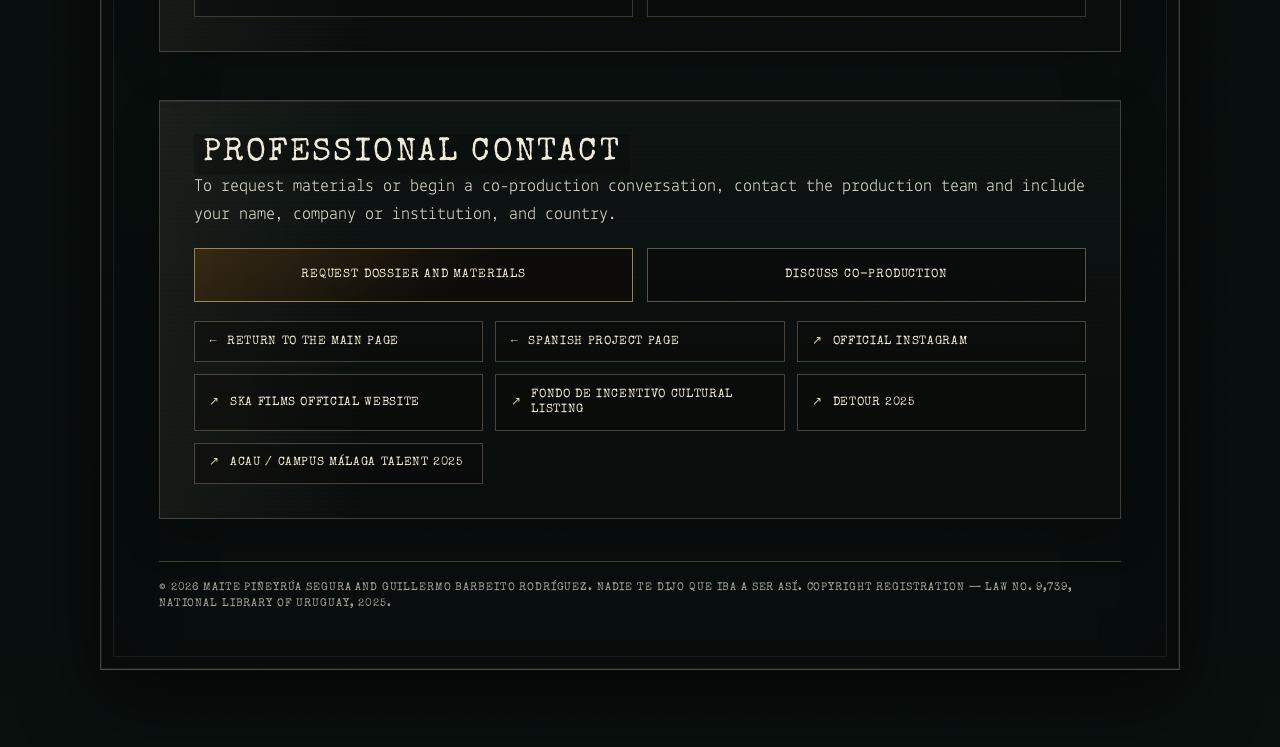
==== commit cea1ab1c: "Align English project page with director credit" ====
--- a/about.html
+++ b/about.html
@@ -6,7 +6,7 @@
     <title>Project and team | Nadie te dijo que iba a ser así</title>
     <meta
       name="description"
-      content="English project page for Nadie te dijo que iba a ser así, a Uruguayan black comedy and political thriller series in development."
+      content="English project page for Nadie te dijo que iba a ser así, a Uruguayan black comedy and political thriller series created by Maite Piñeyrúa Segura and Guillermo Barbeito Rodríguez, and directed by Maite Piñeyrúa Segura."
     />
     <meta name="robots" content="index, follow" />
     <meta name="theme-color" content="#050504" />
@@ -17,15 +17,15 @@
     <link rel="icon" href="assets/ntdqiasa-flame-favicon-assets/favicon.ico" sizes="any" />
     <link rel="icon" href="assets/ntdqiasa-flame-favicon-assets/ntdqiasa-flame-favicon-32.png" type="image/png" />
     <link rel="apple-touch-icon" href="assets/ntdqiasa-flame-favicon-assets/apple-touch-icon.png" />
-    <link rel="stylesheet" href="project-page.css" />
-    <link rel="stylesheet" href="industrial-sheet.css" />
+    <link rel="stylesheet" href="project-page.css?v=2" />
+    <link rel="stylesheet" href="industrial-sheet.css?v=2" />
 
     <meta property="og:type" content="website" />
     <meta property="og:site_name" content="Nadie te dijo que iba a ser así" />
     <meta property="og:title" content="Project and team | Nadie te dijo que iba a ser así" />
     <meta
       property="og:description"
-      content="A Uruguayan black comedy and political thriller series in development. Story, format, materials, track record, team and professional contact."
+      content="A Uruguayan black comedy and political thriller series in development, directed by Maite Piñeyrúa Segura. Story, format, materials, track record, team and professional contact."
     />
     <meta property="og:url" content="https://jrrguille-bit.github.io/Nadie-Publico/about.html" />
     <meta property="og:image" content="https://jrrguille-bit.github.io/Nadie-Publico/assets/ntdqiasa_video_v5_assets/ntdqiasa_video_v5_poster.jpg" />
@@ -37,7 +37,7 @@
     <meta name="twitter:title" content="Project and team | Nadie te dijo que iba a ser así" />
     <meta
       name="twitter:description"
-      content="English project page for the Uruguayan series Nadie te dijo que iba a ser así."
+      content="English project page for the Uruguayan series Nadie te dijo que iba a ser así, directed by Maite Piñeyrúa Segura."
     />
     <meta name="twitter:image" content="https://jrrguille-bit.github.io/Nadie-Publico/assets/ntdqiasa_video_v5_assets/ntdqiasa_video_v5_poster.jpg" />
 
@@ -67,11 +67,24 @@
             "timeRequired": "PT25M",
             "genre": ["Black comedy", "Political thriller", "Fiction series"],
             "creator": [
-              { "@type": "Person", "name": "Maite Piñeyrúa Segura" },
-              { "@type": "Person", "name": "Guillermo Barbeito Rodríguez" }
+              { "@id": "https://jrrguille-bit.github.io/Nadie-Publico/#maite-pineyrua-segura" },
+              { "@id": "https://jrrguille-bit.github.io/Nadie-Publico/#guillermo-barbeito-rodriguez" }
             ],
+            "director": { "@id": "https://jrrguille-bit.github.io/Nadie-Publico/#maite-pineyrua-segura" },
             "producer": { "@type": "Person", "name": "Malena Benavides" },
             "productionCompany": { "@type": "Organization", "name": "SKA Films" }
+          },
+          {
+            "@type": "Person",
+            "@id": "https://jrrguille-bit.github.io/Nadie-Publico/#maite-pineyrua-segura",
+            "name": "Maite Piñeyrúa Segura",
+            "jobTitle": "Co-creator, co-writer and director"
+          },
+          {
+            "@type": "Person",
+            "@id": "https://jrrguille-bit.github.io/Nadie-Publico/#guillermo-barbeito-rodriguez",
+            "name": "Guillermo Barbeito Rodríguez",
+            "jobTitle": "Co-creator and co-writer"
           }
         ]
       }
@@ -87,7 +100,7 @@
 
         <h1 id="project">Project and team</h1>
         <p class="subtitle">
-          Nadie te dijo que iba a ser así is a Uruguayan fiction series in development that combines black comedy, everyday absurdity and political thriller from Montevideo’s Old City.
+          Nadie te dijo que iba a ser así is a Uruguayan fiction series in development combining black comedy, everyday absurdity and political thriller from Montevideo’s Old City. Created and written by Maite Piñeyrúa Segura and Guillermo Barbeito Rodríguez, and directed by Maite Piñeyrúa Segura.
         </p>
 
         <nav aria-label="Page sections">
@@ -122,51 +135,29 @@
 
         <section class="dossier-section logline" aria-labelledby="logline">
           <h2 id="logline">Logline</h2>
-          <p>
-            When a gold robbery connected to Uruguay’s dictatorship disrupts their daily lives, three young people in Montevideo’s Old City become trapped in a political plot in which every way out compromises them further.
-          </p>
+          <p>When a gold robbery connected to Uruguay’s dictatorship disrupts their daily lives, three young people in Montevideo’s Old City become trapped in a political plot in which every way out compromises them further.</p>
         </section>
 
         <section class="dossier-section synopsis" aria-labelledby="synopsis">
           <h2 id="synopsis">Synopsis</h2>
-          <p>
-            Gonzalo (26), Luis (24) and María (24) share a house overlooking the breakwater in Montevideo’s Old City. Their life together unfolds through precarious work, friendship and a form of everyday absurdity they know all too well.
-          </p>
-          <p>
-            A gold robbery linked to a political episode that took place in 1980, during Uruguay’s dictatorship, pulls them into a plot connecting the present with a past that never fully disappeared. What begins as a problem close to home exposes them to interests far beyond their control, turning every decision into a new consequence.
-          </p>
+          <p>Gonzalo (26), Luis (24) and María (24) share a house overlooking the breakwater in Montevideo’s Old City. Their life together unfolds through precarious work, friendship and a form of everyday absurdity they know all too well.</p>
+          <p>A gold robbery linked to a political episode that took place in 1980, during Uruguay’s dictatorship, pulls them into a plot connecting the present with a past that never fully disappeared. What begins as a problem close to home exposes them to interests far beyond their control, turning every decision into a new consequence.</p>
         </section>
 
         <section class="dossier-section" aria-labelledby="format">
           <h2 id="format">Format and genre</h2>
           <div class="fact-grid">
-            <div class="fact">
-              <span>Format</span>
-              <strong>Fiction series · 6 episodes</strong>
-            </div>
-            <div class="fact">
-              <span>Running time</span>
-              <strong>20–25 minutes per episode</strong>
-            </div>
-            <div class="fact">
-              <span>Genre</span>
-              <strong>Black comedy / political thriller</strong>
-            </div>
-            <div class="fact">
-              <span>Setting</span>
-              <strong>Old City, Montevideo, Uruguay</strong>
-            </div>
+            <div class="fact"><span>Format</span><strong>Fiction series · 6 episodes</strong></div>
+            <div class="fact"><span>Running time</span><strong>20–25 minutes per episode</strong></div>
+            <div class="fact"><span>Genre</span><strong>Black comedy / political thriller</strong></div>
+            <div class="fact"><span>Setting</span><strong>Old City, Montevideo, Uruguay</strong></div>
           </div>
         </section>
 
         <section class="dossier-section" aria-labelledby="audience">
           <h2 id="audience">Audience and positioning</h2>
-          <p>
-            Intended for young adult and adult audiences interested in auteur-driven serial fiction, black comedy and political thrillers.
-          </p>
-          <p>
-            The series is positioned as a distinctly Río de la Plata story with local identity and universal conflict: friendship, precarity and political inheritance, with potential for regional and international circulation.
-          </p>
+          <p>Intended for young adult and adult audiences interested in auteur-driven serial fiction, black comedy and political thrillers.</p>
+          <p>The series is positioned as a distinctly Río de la Plata story with local identity and universal conflict: friendship, precarity and political inheritance, with potential for regional and international circulation.</p>
         </section>
 
         <section class="dossier-section" aria-labelledby="status">
@@ -182,9 +173,7 @@
 
         <section class="dossier-section" aria-labelledby="materials">
           <h2 id="materials">Available materials</h2>
-          <p>
-            Development materials are not published openly. They are shared with industry professionals, institutions and potential partners upon request.
-          </p>
+          <p>Development materials are not published openly. They are shared with industry professionals, institutions and potential partners upon request.</p>
           <div class="materials-grid">
             <div class="material"><span>Writing</span><strong>Pilot screenplay</strong><p>Available for professional review.</p></div>
             <div class="material"><span>Project</span><strong>Project dossier</strong><p>World, narrative proposal and team.</p></div>
@@ -198,34 +187,16 @@
         <section class="dossier-section" aria-labelledby="track-record">
           <h2 id="track-record">Recognition and support</h2>
           <div class="recognition-grid">
-            <div class="recognition">
-              <span>Support</span>
-              <strong>Fondo de Incentivo Cultural</strong>
-              <p>Support for the project’s development and professional trajectory.</p>
-            </div>
-            <div class="recognition">
-              <span>Lab</span>
-              <strong>DETOUR Series Lab</strong>
-              <p>Development lab for serialized projects.</p>
-            </div>
-            <div class="recognition">
-              <span>Award</span>
-              <strong>DETOUR Teaser Award</strong>
-              <p>Award supporting the production of the audiovisual teaser.</p>
-            </div>
-            <div class="recognition">
-              <span>Selection</span>
-              <strong>Campus Málaga Talent 2025</strong>
-              <p>Maite Piñeyrúa Segura participated through an ACAU selection.</p>
-            </div>
+            <div class="recognition"><span>Support</span><strong>Fondo de Incentivo Cultural</strong><p>Support for the project’s development and professional trajectory.</p></div>
+            <div class="recognition"><span>Lab</span><strong>DETOUR Series Lab</strong><p>Development lab for serialized projects.</p></div>
+            <div class="recognition"><span>Award</span><strong>DETOUR Teaser Award</strong><p>Award supporting the production of the audiovisual teaser.</p></div>
+            <div class="recognition"><span>Selection</span><strong>Campus Málaga Talent 2025</strong><p>Maite Piñeyrúa Segura participated through an ACAU selection.</p></div>
           </div>
         </section>
 
         <section class="dossier-section" aria-labelledby="partnerships">
           <h2 id="partnerships">What we are looking for</h2>
-          <p>
-            The project is open to conversations with partners who can strengthen its development, financing, production and circulation.
-          </p>
+          <p>The project is open to conversations with partners who can strengthen its development, financing, production and circulation.</p>
           <ul class="search-list">
             <li>National and international co-producers.</li>
             <li>Development and production partners.</li>
@@ -241,63 +212,39 @@
             <section class="team-card" aria-labelledby="maite-pineyrua-segura">
               <h3 id="maite-pineyrua-segura">Maite Piñeyrúa Segura</h3>
               <p class="section-role">Co-creator / co-writer / director</p>
-              <p>
-                Co-creator and co-writer of the series, working on its tone, characters and the relationship between intimacy, absurdity and political conflict.
-              </p>
-              <p>
-                She directed the documentary <a href="https://www.instagram.com/tumbero.doc/" target="_blank" rel="noopener noreferrer">Tumbero</a>, recognized and selected by Uruguayan festivals, and was selected by ACAU to attend Campus Málaga Talent 2025 with this project.
-              </p>
+              <p>Co-creator, co-writer and director of the series, working on its tone, characters and the relationship between intimacy, absurdity and political conflict.</p>
+              <p>She directed the documentary <a href="https://www.instagram.com/tumbero.doc/" target="_blank" rel="noopener noreferrer">Tumbero</a>, recognized and selected by Uruguayan festivals, and was selected by ACAU to attend Campus Málaga Talent 2025 with this project.</p>
             </section>
 
             <section class="team-card" aria-labelledby="guillermo-barbeito-rodriguez">
               <h3 id="guillermo-barbeito-rodriguez">Guillermo Barbeito Rodríguez</h3>
               <p class="section-role">Co-creator / co-writer</p>
-              <p>
-                Co-creator and co-writer, contributing to the narrative architecture, the development of the project’s world and the connection between black comedy and political thriller.
-              </p>
-              <p>
-                His work on the series focuses on a dry, uncomfortable Río de la Plata fiction in which humor emerges from everyday precarity and the escalating consequences of each decision.
-              </p>
+              <p>Co-creator and co-writer, contributing to the narrative architecture, the development of the project’s world and the connection between black comedy and political thriller.</p>
+              <p>His work on the series focuses on a dry, uncomfortable Río de la Plata fiction in which humor emerges from everyday precarity and the escalating consequences of each decision.</p>
             </section>
 
             <section class="team-card" aria-labelledby="nacho-jaunsolo-ska-films">
               <h3 id="nacho-jaunsolo-ska-films">Ignacio “Nacho” Jaunsolo / SKA Films</h3>
               <p class="section-role">Executive co-production</p>
-              <p>
-                Executive co-producer, founder and executive director of <a href="https://www.skafilms.com.uy/es/inicio" target="_blank" rel="noopener noreferrer">SKA Films</a>, with experience in production, directing, cinematography and audiovisual content development.
-              </p>
-              <p>
-                He brings production structure, industry experience and a strategic perspective focused on development and circulation.
-              </p>
+              <p>Executive co-producer, founder and executive director of <a href="https://www.skafilms.com.uy/es/inicio" target="_blank" rel="noopener noreferrer">SKA Films</a>, with experience in production, directing, cinematography and audiovisual content development.</p>
+              <p>He brings production structure, industry experience and a strategic perspective focused on development and circulation.</p>
             </section>
 
             <section class="team-card" aria-labelledby="malena-benavides">
               <h3 id="malena-benavides">Malena Benavides</h3>
               <p class="section-role">Executive producer</p>
-              <p>
-                Executive producer responsible for coordinating development, production organization and relationships with partners, institutions and professional platforms.
-              </p>
-              <p>
-                She also produced the documentary Tumbero. On this project, she structures priorities and supports the practical conditions required to move toward production.
-              </p>
+              <p>Executive producer responsible for coordinating development, production organization and relationships with partners, institutions and professional platforms.</p>
+              <p>She also produced the documentary Tumbero. On this project, she structures priorities and supports the practical conditions required to move toward production.</p>
             </section>
           </div>
         </section>
 
         <section class="links-panel" aria-labelledby="contact">
           <h2 id="contact">Professional contact</h2>
-          <p>
-            To request materials or begin a co-production conversation, contact the production team and include your name, company or institution, and country.
-          </p>
+          <p>To request materials or begin a co-production conversation, contact the production team and include your name, company or institution, and country.</p>
           <div class="cta-row">
-            <a
-              class="cta"
-              href="mailto:malenabh1@gmail.com?subject=Request%20for%20dossier%20and%20materials%20%E2%80%94%20Nadie%20te%20dijo%20que%20iba%20a%20ser%20as%C3%AD&body=Hello%2C%0A%0AI%20would%20like%20to%20request%20the%20project%20dossier%20and%20available%20materials.%0A%0AName%3A%0ACompany%20%2F%20institution%3A%0ACountry%3A%0A%0ABest%20regards%2C"
-            >Request dossier and materials</a>
-            <a
-              class="cta cta--secondary"
-              href="mailto:malenabh1@gmail.com?subject=Co-production%20conversation%20%E2%80%94%20Nadie%20te%20dijo%20que%20iba%20a%20ser%20as%C3%AD&body=Hello%2C%0A%0AI%20am%20interested%20in%20discussing%20a%20possible%20co-production%20or%20development%20partnership.%0A%0AName%3A%0ACompany%20%2F%20institution%3A%0ACountry%3A%0A%0ABest%20regards%2C"
-            >Discuss co-production</a>
+            <a class="cta" href="mailto:malenabh1@gmail.com?subject=Request%20for%20dossier%20and%20materials%20%E2%80%94%20Nadie%20te%20dijo%20que%20iba%20a%20ser%20as%C3%AD&amp;body=Hello%2C%0A%0AI%20would%20like%20to%20request%20the%20project%20dossier%20and%20available%20materials.%0A%0AName%3A%0ACompany%20%2F%20institution%3A%0ACountry%3A%0A%0ABest%20regards%2C">Request dossier and materials</a>
+            <a class="cta cta--secondary" href="mailto:malenabh1@gmail.com?subject=Co-production%20conversation%20%E2%80%94%20Nadie%20te%20dijo%20que%20iba%20a%20ser%20as%C3%AD&amp;body=Hello%2C%0A%0AI%20am%20interested%20in%20discussing%20a%20possible%20co-production%20or%20development%20partnership.%0A%0AName%3A%0ACompany%20%2F%20institution%3A%0ACountry%3A%0A%0ABest%20regards%2C">Discuss co-production</a>
           </div>
           <ul class="link-list">
             <li><a href="./">Return to the main page</a></li>
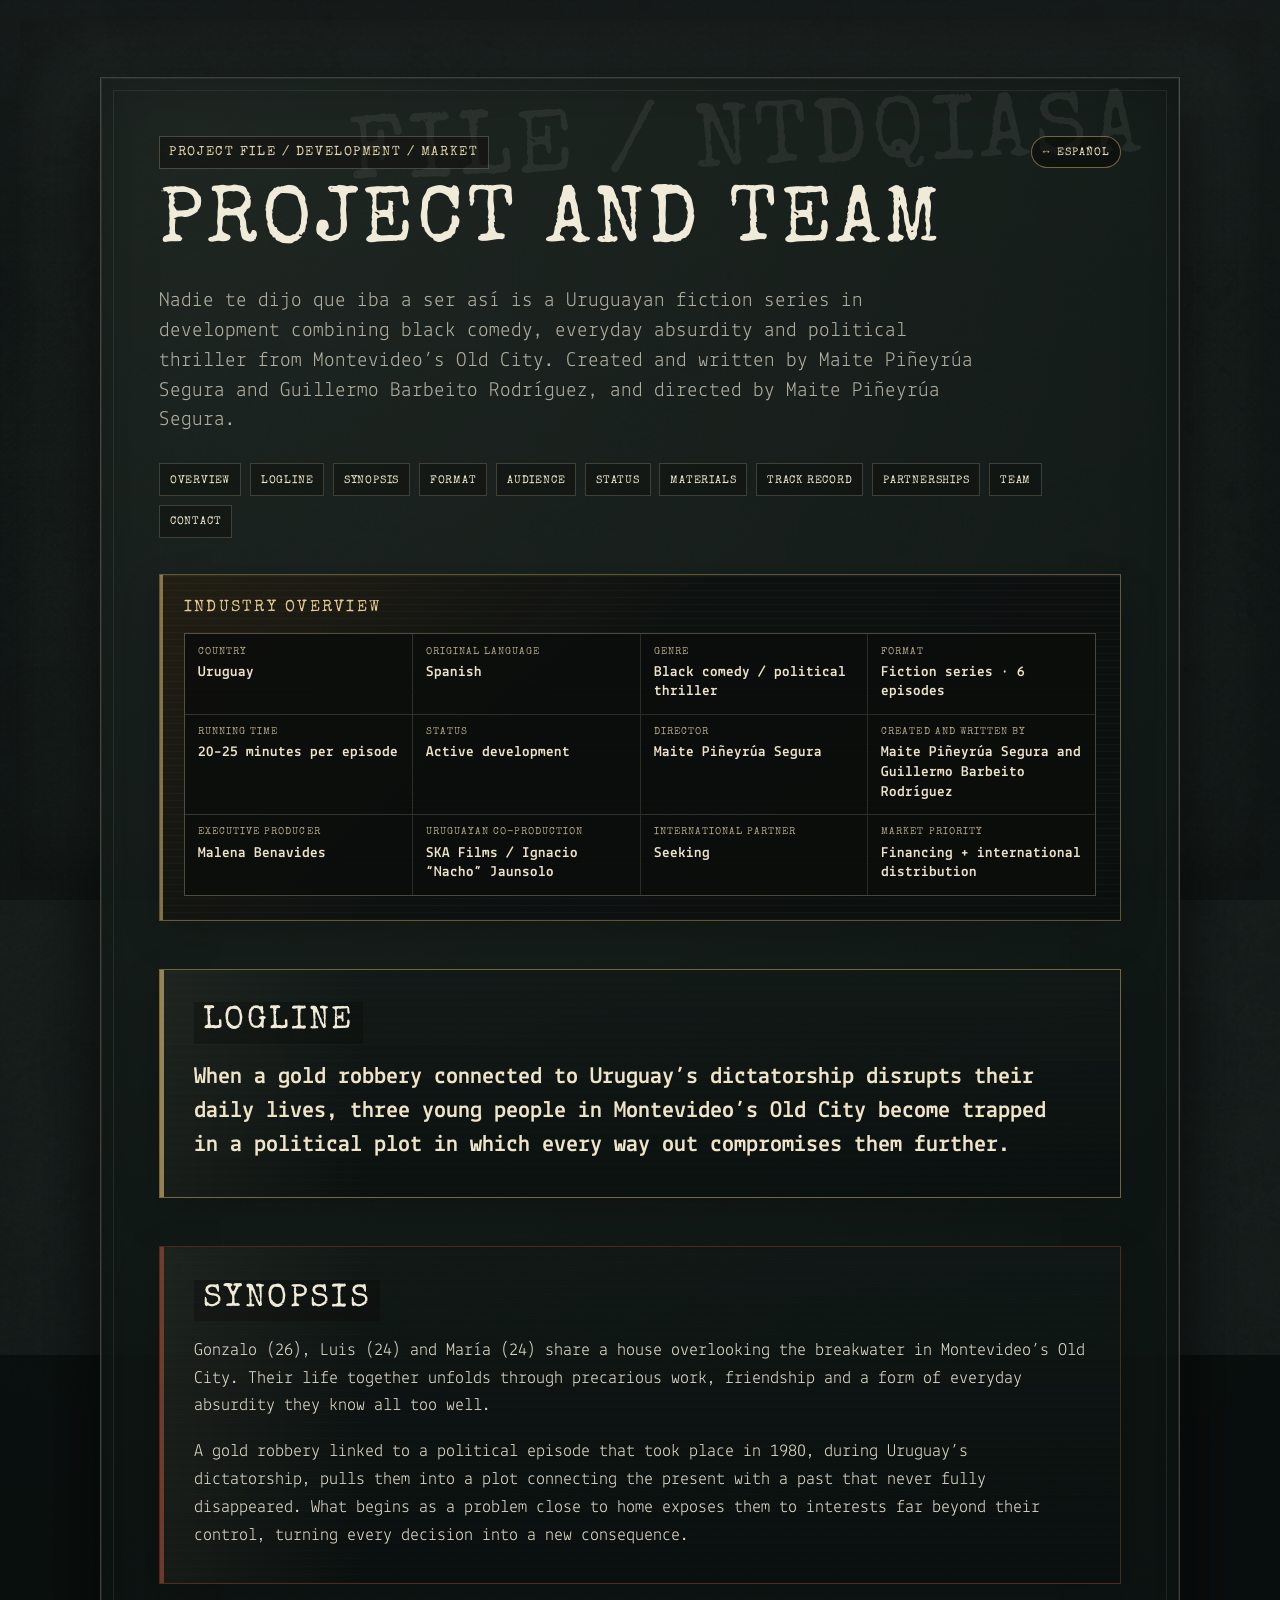
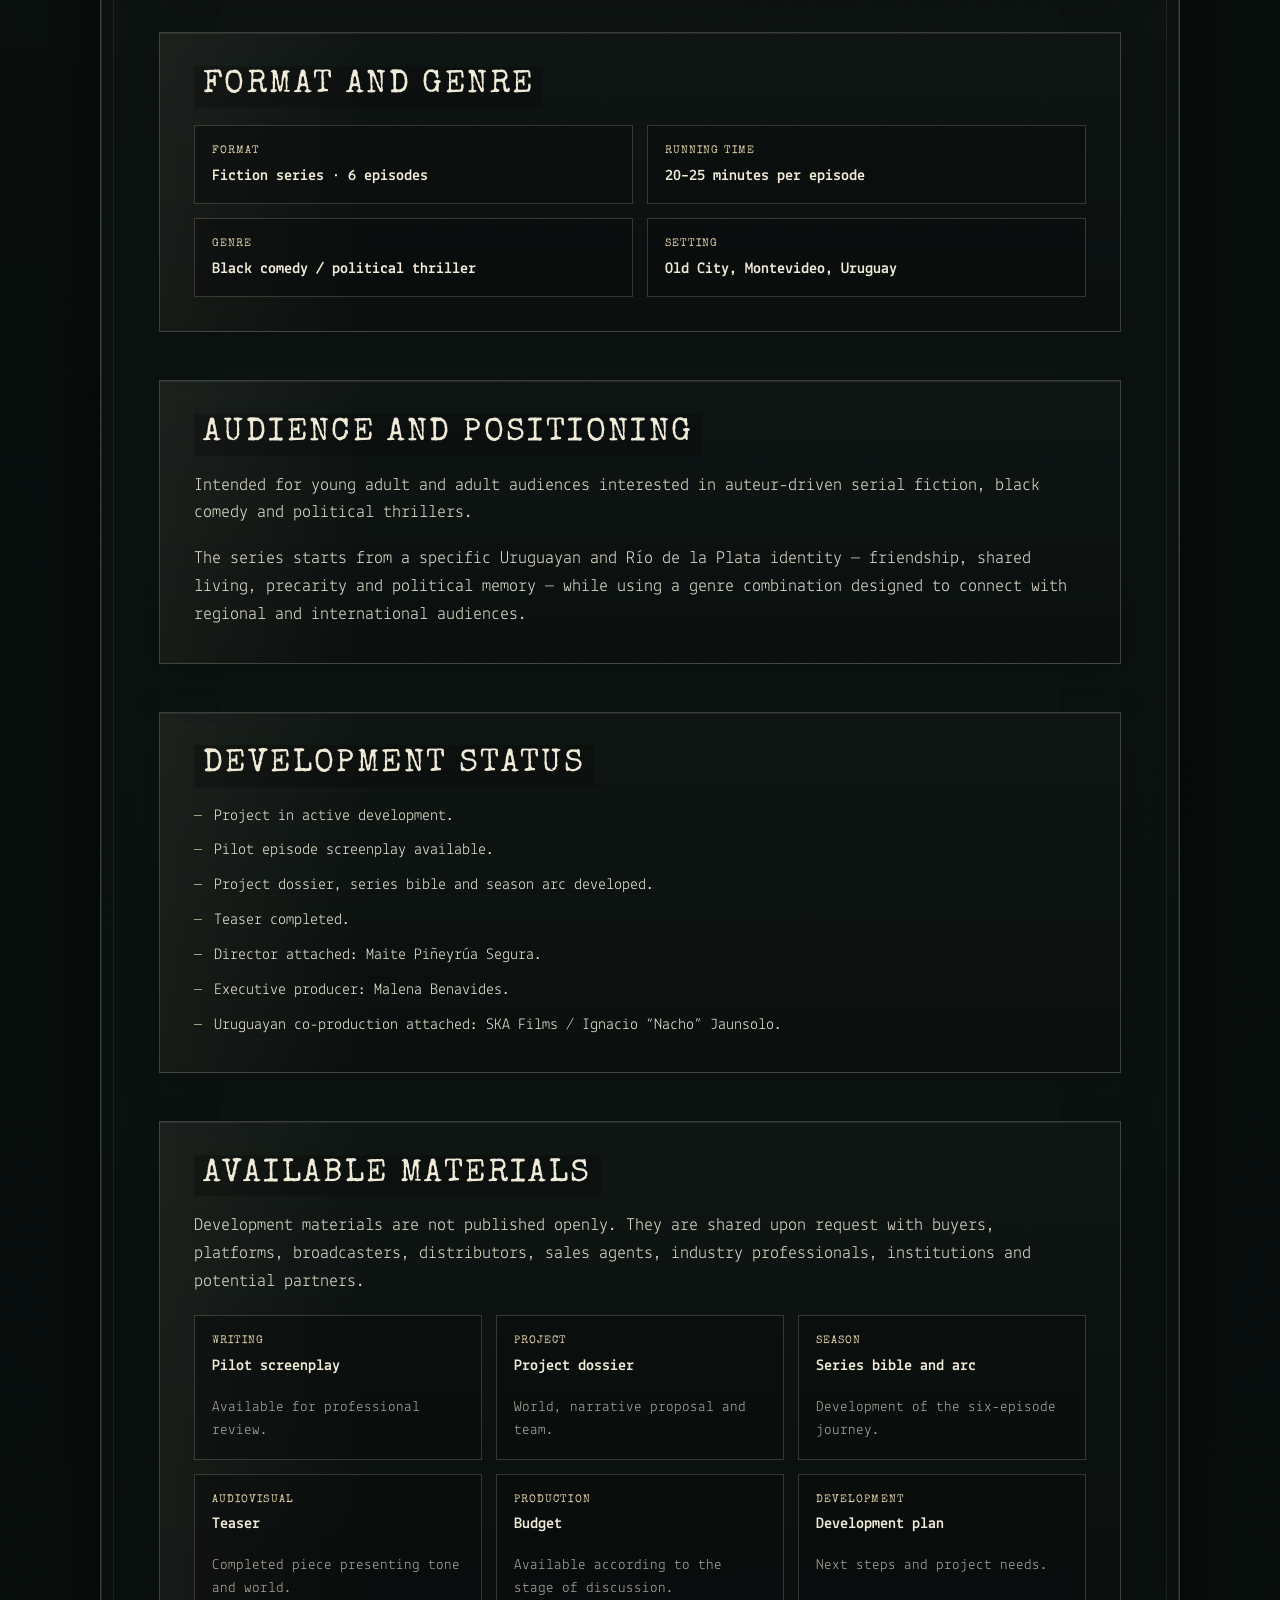
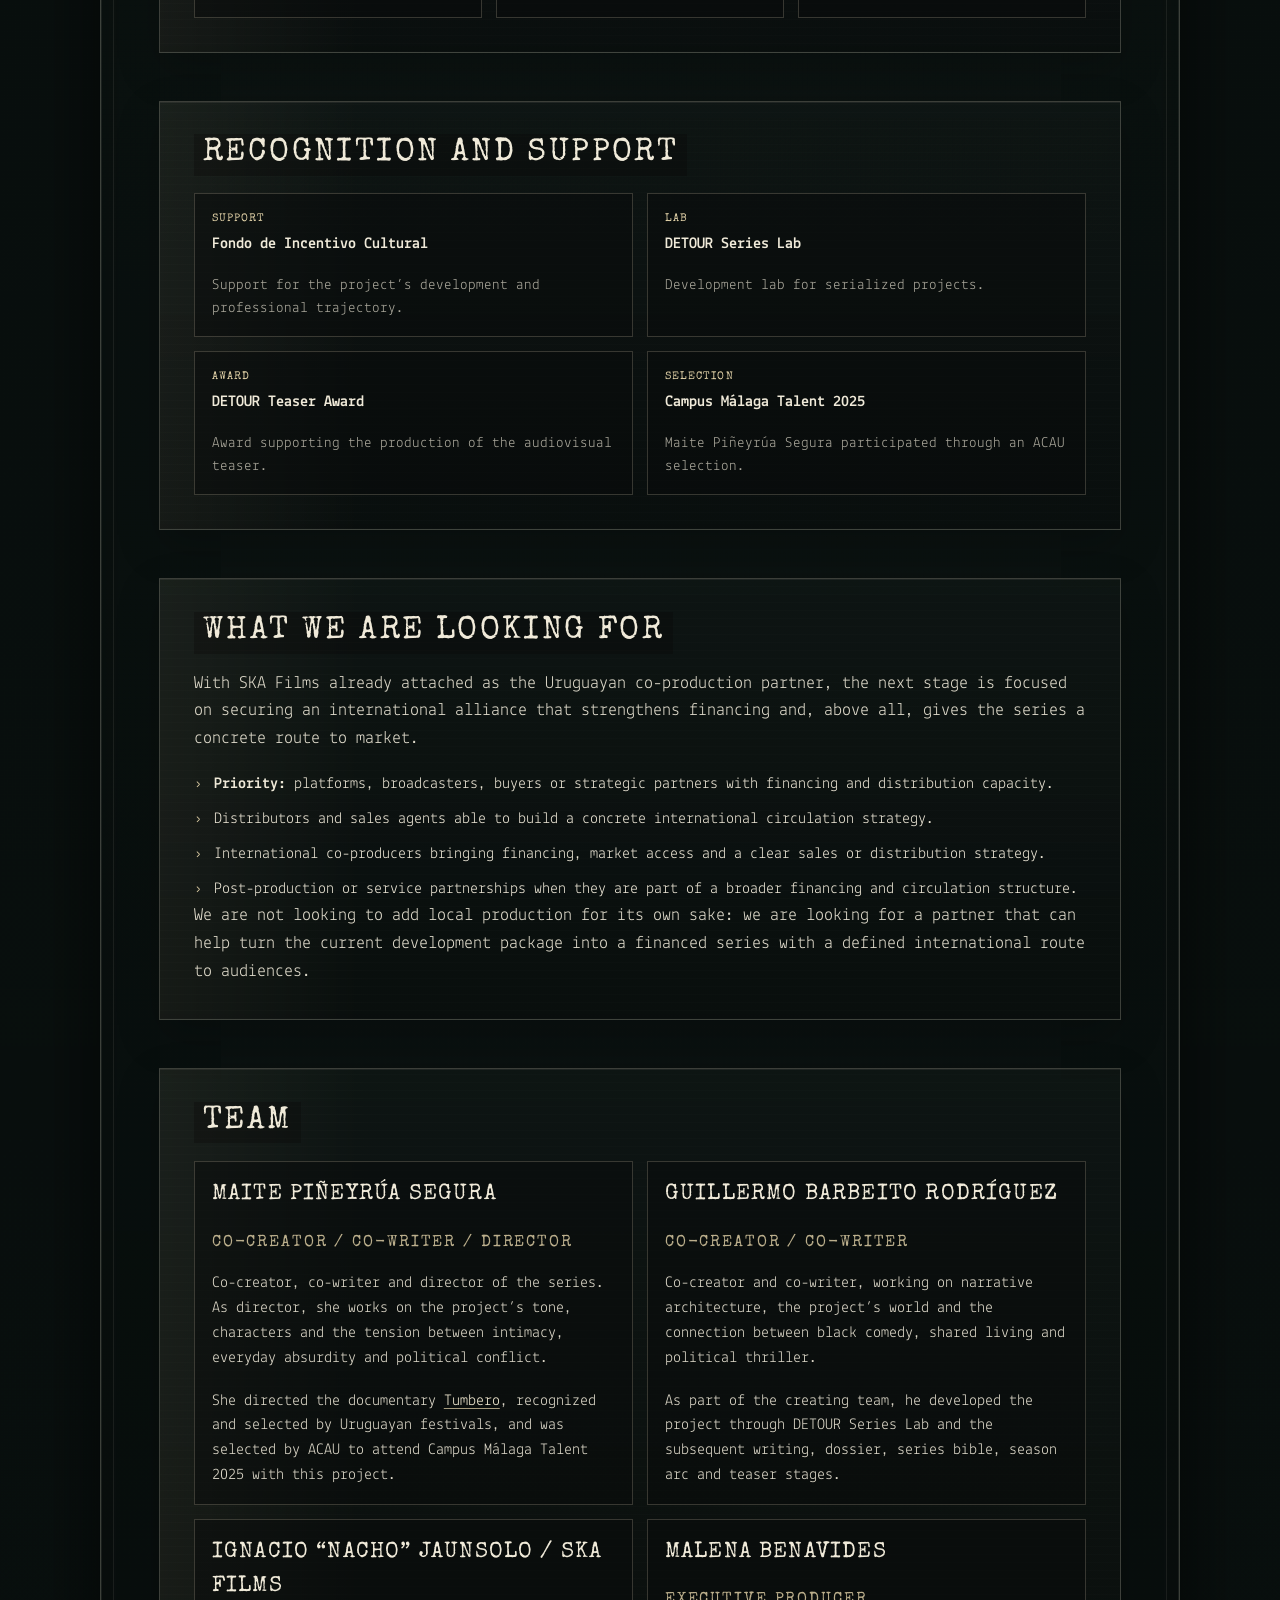
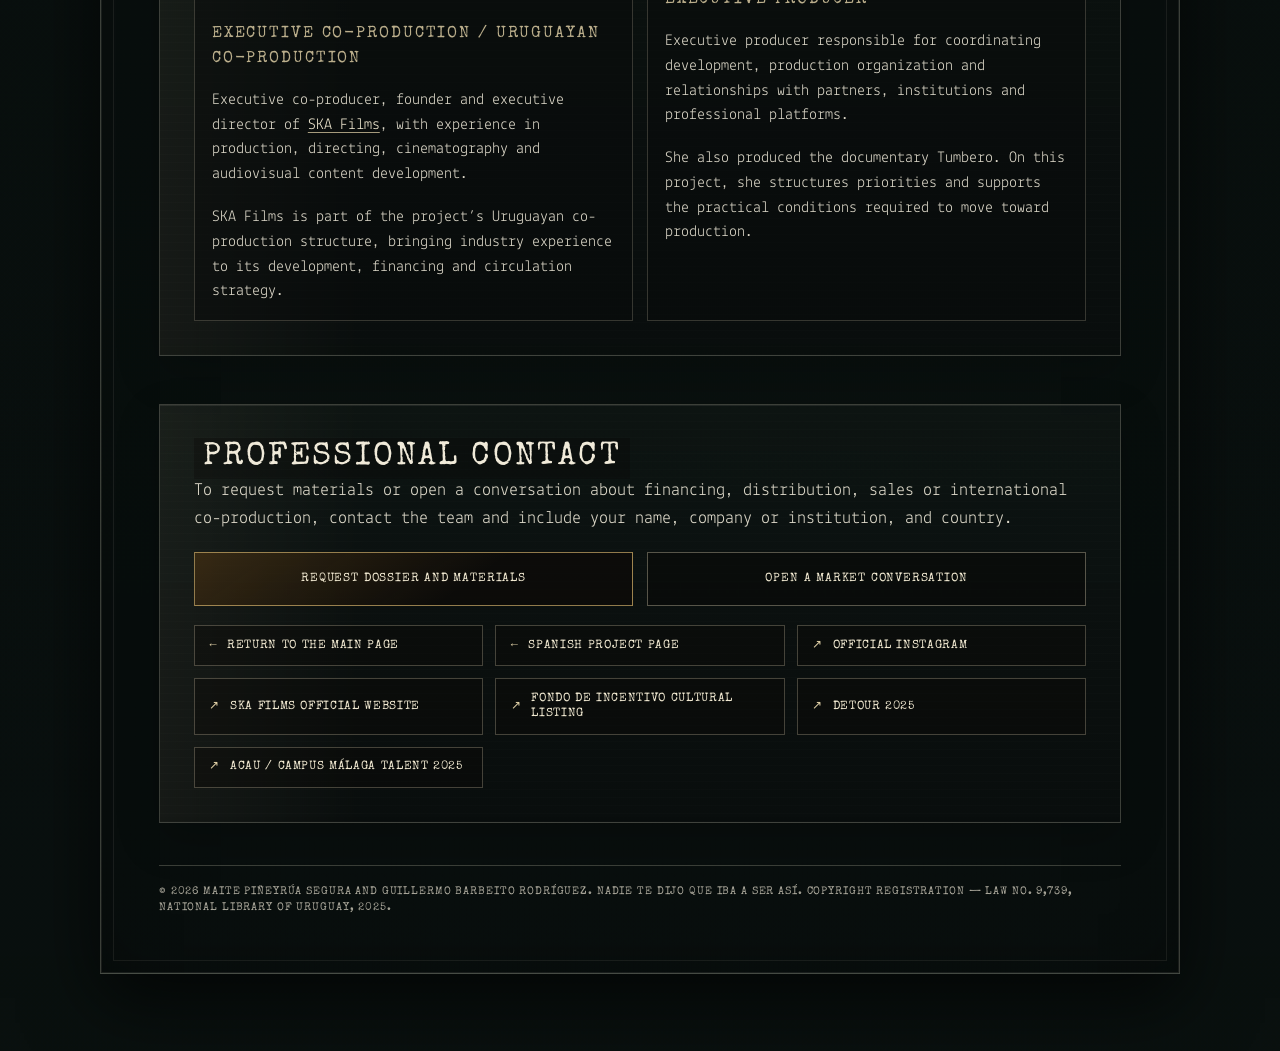
==== commit ee8f9723: "Align English market page for Ventana Sur" ====
--- a/about.html
+++ b/about.html
@@ -6,7 +6,7 @@
     <title>Project and team | Nadie te dijo que iba a ser así</title>
     <meta
       name="description"
-      content="English project page for Nadie te dijo que iba a ser así, a Uruguayan black comedy and political thriller series created by Maite Piñeyrúa Segura and Guillermo Barbeito Rodríguez, and directed by Maite Piñeyrúa Segura."
+      content="English project page for Nadie te dijo que iba a ser así, a Uruguayan black comedy and political thriller series created by Maite Piñeyrúa Segura and Guillermo Barbeito Rodríguez, directed by Maite Piñeyrúa Segura, with SKA Films attached as Uruguayan co-producer."
     />
     <meta name="robots" content="index, follow" />
     <meta name="theme-color" content="#050504" />
@@ -25,7 +25,7 @@
     <meta property="og:title" content="Project and team | Nadie te dijo que iba a ser así" />
     <meta
       property="og:description"
-      content="A Uruguayan black comedy and political thriller series in development, directed by Maite Piñeyrúa Segura. Story, format, materials, track record, team and professional contact."
+      content="Uruguayan black comedy / political thriller series in development. 6×20–25 min, directed by Maite Piñeyrúa Segura. SKA Films attached as Uruguayan co-producer; seeking an international partner for financing and distribution."
     />
     <meta property="og:url" content="https://jrrguille-bit.github.io/Nadie-Publico/about.html" />
     <meta property="og:image" content="https://jrrguille-bit.github.io/Nadie-Publico/assets/ntdqiasa_video_v5_assets/ntdqiasa_video_v5_poster.jpg" />
@@ -37,7 +37,7 @@
     <meta name="twitter:title" content="Project and team | Nadie te dijo que iba a ser así" />
     <meta
       name="twitter:description"
-      content="English project page for the Uruguayan series Nadie te dijo que iba a ser así, directed by Maite Piñeyrúa Segura."
+      content="Uruguayan series in active development. 6×20–25 min. Black comedy / political thriller. Director: Maite Piñeyrúa Segura. Seeking international financing and distribution."
     />
     <meta name="twitter:image" content="https://jrrguille-bit.github.io/Nadie-Publico/assets/ntdqiasa_video_v5_assets/ntdqiasa_video_v5_poster.jpg" />
 
@@ -50,7 +50,7 @@
             "@id": "https://jrrguille-bit.github.io/Nadie-Publico/about.html#about-page",
             "url": "https://jrrguille-bit.github.io/Nadie-Publico/about.html",
             "name": "Project and team | Nadie te dijo que iba a ser así",
-            "description": "English project page for Nadie te dijo que iba a ser así.",
+            "description": "English project, development, market strategy and team page for Nadie te dijo que iba a ser así.",
             "inLanguage": "en",
             "mainEntity": { "@id": "https://jrrguille-bit.github.io/Nadie-Publico/#series" }
           },
@@ -71,8 +71,11 @@
               { "@id": "https://jrrguille-bit.github.io/Nadie-Publico/#guillermo-barbeito-rodriguez" }
             ],
             "director": { "@id": "https://jrrguille-bit.github.io/Nadie-Publico/#maite-pineyrua-segura" },
-            "producer": { "@type": "Person", "name": "Malena Benavides" },
-            "productionCompany": { "@type": "Organization", "name": "SKA Films" }
+            "producer": [
+              { "@id": "https://jrrguille-bit.github.io/Nadie-Publico/#malena-benavides" },
+              { "@id": "https://jrrguille-bit.github.io/Nadie-Publico/#nacho-jaunsolo" }
+            ],
+            "productionCompany": { "@id": "https://jrrguille-bit.github.io/Nadie-Publico/#ska-films" }
           },
           {
             "@type": "Person",
@@ -85,6 +88,26 @@
             "@id": "https://jrrguille-bit.github.io/Nadie-Publico/#guillermo-barbeito-rodriguez",
             "name": "Guillermo Barbeito Rodríguez",
             "jobTitle": "Co-creator and co-writer"
+          },
+          {
+            "@type": "Person",
+            "@id": "https://jrrguille-bit.github.io/Nadie-Publico/#malena-benavides",
+            "name": "Malena Benavides",
+            "jobTitle": "Executive producer"
+          },
+          {
+            "@type": "Person",
+            "@id": "https://jrrguille-bit.github.io/Nadie-Publico/#nacho-jaunsolo",
+            "name": "Ignacio Jaunsolo",
+            "alternateName": "Nacho Jaunsolo",
+            "jobTitle": "Executive co-producer",
+            "worksFor": { "@id": "https://jrrguille-bit.github.io/Nadie-Publico/#ska-films" }
+          },
+          {
+            "@type": "Organization",
+            "@id": "https://jrrguille-bit.github.io/Nadie-Publico/#ska-films",
+            "name": "SKA Films",
+            "url": "https://www.skafilms.com.uy/es/inicio"
           }
         ]
       }
@@ -94,7 +117,7 @@
     <main>
       <article class="project-file">
         <div class="topbar">
-          <p class="eyebrow">Project file / development</p>
+          <p class="eyebrow">Project file / development / market</p>
           <a class="language-switch" href="sobre.html" hreflang="es-UY">Español</a>
         </div>
 
@@ -123,13 +146,17 @@
           <h2 id="overview">Industry overview</h2>
           <div class="industrial-grid">
             <div class="industrial-item"><span>Country</span><strong>Uruguay</strong></div>
-            <div class="industrial-item"><span>Language</span><strong>Spanish</strong></div>
+            <div class="industrial-item"><span>Original language</span><strong>Spanish</strong></div>
             <div class="industrial-item"><span>Genre</span><strong>Black comedy / political thriller</strong></div>
             <div class="industrial-item"><span>Format</span><strong>Fiction series · 6 episodes</strong></div>
             <div class="industrial-item"><span>Running time</span><strong>20–25 minutes per episode</strong></div>
             <div class="industrial-item"><span>Status</span><strong>Active development</strong></div>
-            <div class="industrial-item"><span>Production company</span><strong>SKA Films</strong></div>
-            <div class="industrial-item"><span>Creators</span><strong>Maite Piñeyrúa Segura and Guillermo Barbeito Rodríguez</strong></div>
+            <div class="industrial-item"><span>Director</span><strong>Maite Piñeyrúa Segura</strong></div>
+            <div class="industrial-item"><span>Created and written by</span><strong>Maite Piñeyrúa Segura and Guillermo Barbeito Rodríguez</strong></div>
+            <div class="industrial-item"><span>Executive producer</span><strong>Malena Benavides</strong></div>
+            <div class="industrial-item"><span>Uruguayan co-production</span><strong>SKA Films / Ignacio “Nacho” Jaunsolo</strong></div>
+            <div class="industrial-item"><span>International partner</span><strong>Seeking</strong></div>
+            <div class="industrial-item"><span>Market priority</span><strong>Financing + international distribution</strong></div>
           </div>
         </section>
 
@@ -157,7 +184,7 @@
         <section class="dossier-section" aria-labelledby="audience">
           <h2 id="audience">Audience and positioning</h2>
           <p>Intended for young adult and adult audiences interested in auteur-driven serial fiction, black comedy and political thrillers.</p>
-          <p>The series is positioned as a distinctly Río de la Plata story with local identity and universal conflict: friendship, precarity and political inheritance, with potential for regional and international circulation.</p>
+          <p>The series starts from a specific Uruguayan and Río de la Plata identity — friendship, shared living, precarity and political memory — while using a genre combination designed to connect with regional and international audiences.</p>
         </section>
 
         <section class="dossier-section" aria-labelledby="status">
@@ -167,13 +194,15 @@
             <li>Pilot episode screenplay available.</li>
             <li>Project dossier, series bible and season arc developed.</li>
             <li>Teaser completed.</li>
-            <li>Executive production and executive co-production attached.</li>
+            <li>Director attached: Maite Piñeyrúa Segura.</li>
+            <li>Executive producer: Malena Benavides.</li>
+            <li>Uruguayan co-production attached: SKA Films / Ignacio “Nacho” Jaunsolo.</li>
           </ul>
         </section>
 
         <section class="dossier-section" aria-labelledby="materials">
           <h2 id="materials">Available materials</h2>
-          <p>Development materials are not published openly. They are shared with industry professionals, institutions and potential partners upon request.</p>
+          <p>Development materials are not published openly. They are shared upon request with buyers, platforms, broadcasters, distributors, sales agents, industry professionals, institutions and potential partners.</p>
           <div class="materials-grid">
             <div class="material"><span>Writing</span><strong>Pilot screenplay</strong><p>Available for professional review.</p></div>
             <div class="material"><span>Project</span><strong>Project dossier</strong><p>World, narrative proposal and team.</p></div>
@@ -196,14 +225,14 @@
 
         <section class="dossier-section" aria-labelledby="partnerships">
           <h2 id="partnerships">What we are looking for</h2>
-          <p>The project is open to conversations with partners who can strengthen its development, financing, production and circulation.</p>
+          <p>With SKA Films already attached as the Uruguayan co-production partner, the next stage is focused on securing an international alliance that strengthens financing and, above all, gives the series a concrete route to market.</p>
           <ul class="search-list">
-            <li>National and international co-producers.</li>
-            <li>Development and production partners.</li>
-            <li>Financing, funds and strategic alliances.</li>
-            <li>International connections that can expand the project’s trajectory.</li>
-            <li>Distribution and sales partners when appropriate for the project stage.</li>
-          </ul>
+            <li><strong>Priority:</strong> platforms, broadcasters, buyers or strategic partners with financing and distribution capacity.</li>
+            <li>Distributors and sales agents able to build a concrete international circulation strategy.</li>
+            <li>International co-producers bringing financing, market access and a clear sales or distribution strategy.</li>
+            <li>Post-production or service partnerships when they are part of a broader financing and circulation structure.</li>
+          </ul>
+          <p>We are not looking to add local production for its own sake: we are looking for a partner that can help turn the current development package into a financed series with a defined international route to audiences.</p>
         </section>
 
         <section class="dossier-section" aria-labelledby="team">
@@ -212,22 +241,22 @@
             <section class="team-card" aria-labelledby="maite-pineyrua-segura">
               <h3 id="maite-pineyrua-segura">Maite Piñeyrúa Segura</h3>
               <p class="section-role">Co-creator / co-writer / director</p>
-              <p>Co-creator, co-writer and director of the series, working on its tone, characters and the relationship between intimacy, absurdity and political conflict.</p>
+              <p>Co-creator, co-writer and director of the series. As director, she works on the project’s tone, characters and the tension between intimacy, everyday absurdity and political conflict.</p>
               <p>She directed the documentary <a href="https://www.instagram.com/tumbero.doc/" target="_blank" rel="noopener noreferrer">Tumbero</a>, recognized and selected by Uruguayan festivals, and was selected by ACAU to attend Campus Málaga Talent 2025 with this project.</p>
             </section>
 
             <section class="team-card" aria-labelledby="guillermo-barbeito-rodriguez">
               <h3 id="guillermo-barbeito-rodriguez">Guillermo Barbeito Rodríguez</h3>
               <p class="section-role">Co-creator / co-writer</p>
-              <p>Co-creator and co-writer, contributing to the narrative architecture, the development of the project’s world and the connection between black comedy and political thriller.</p>
-              <p>His work on the series focuses on a dry, uncomfortable Río de la Plata fiction in which humor emerges from everyday precarity and the escalating consequences of each decision.</p>
+              <p>Co-creator and co-writer, working on narrative architecture, the project’s world and the connection between black comedy, shared living and political thriller.</p>
+              <p>As part of the creating team, he developed the project through DETOUR Series Lab and the subsequent writing, dossier, series bible, season arc and teaser stages.</p>
             </section>
 
             <section class="team-card" aria-labelledby="nacho-jaunsolo-ska-films">
               <h3 id="nacho-jaunsolo-ska-films">Ignacio “Nacho” Jaunsolo / SKA Films</h3>
-              <p class="section-role">Executive co-production</p>
+              <p class="section-role">Executive co-production / Uruguayan co-production</p>
               <p>Executive co-producer, founder and executive director of <a href="https://www.skafilms.com.uy/es/inicio" target="_blank" rel="noopener noreferrer">SKA Films</a>, with experience in production, directing, cinematography and audiovisual content development.</p>
-              <p>He brings production structure, industry experience and a strategic perspective focused on development and circulation.</p>
+              <p>SKA Films is part of the project’s Uruguayan co-production structure, bringing industry experience to its development, financing and circulation strategy.</p>
             </section>
 
             <section class="team-card" aria-labelledby="malena-benavides">
@@ -241,10 +270,10 @@
 
         <section class="links-panel" aria-labelledby="contact">
           <h2 id="contact">Professional contact</h2>
-          <p>To request materials or begin a co-production conversation, contact the production team and include your name, company or institution, and country.</p>
+          <p>To request materials or open a conversation about financing, distribution, sales or international co-production, contact the team and include your name, company or institution, and country.</p>
           <div class="cta-row">
             <a class="cta" href="mailto:malenabh1@gmail.com?subject=Request%20for%20dossier%20and%20materials%20%E2%80%94%20Nadie%20te%20dijo%20que%20iba%20a%20ser%20as%C3%AD&amp;body=Hello%2C%0A%0AI%20would%20like%20to%20request%20the%20project%20dossier%20and%20available%20materials.%0A%0AName%3A%0ACompany%20%2F%20institution%3A%0ACountry%3A%0A%0ABest%20regards%2C">Request dossier and materials</a>
-            <a class="cta cta--secondary" href="mailto:malenabh1@gmail.com?subject=Co-production%20conversation%20%E2%80%94%20Nadie%20te%20dijo%20que%20iba%20a%20ser%20as%C3%AD&amp;body=Hello%2C%0A%0AI%20am%20interested%20in%20discussing%20a%20possible%20co-production%20or%20development%20partnership.%0A%0AName%3A%0ACompany%20%2F%20institution%3A%0ACountry%3A%0A%0ABest%20regards%2C">Discuss co-production</a>
+            <a class="cta cta--secondary" href="mailto:malenabh1@gmail.com?cc=nacho@skafilms.com.uy&amp;subject=Market%20conversation%20%E2%80%94%20Nadie%20te%20dijo%20que%20iba%20a%20ser%20as%C3%AD&amp;body=Hello%2C%0A%0AI%20would%20like%20to%20discuss%20the%20project%20in%20relation%20to%20financing%2C%20distribution%2C%20sales%20or%20international%20co-production.%0A%0AName%3A%0ACompany%20%2F%20institution%3A%0ACountry%3A%0A%0ABest%20regards%2C">Open a market conversation</a>
           </div>
           <ul class="link-list">
             <li><a href="./">Return to the main page</a></li>
@@ -263,4 +292,4 @@
       </article>
     </main>
   </body>
-</html>
+</html>
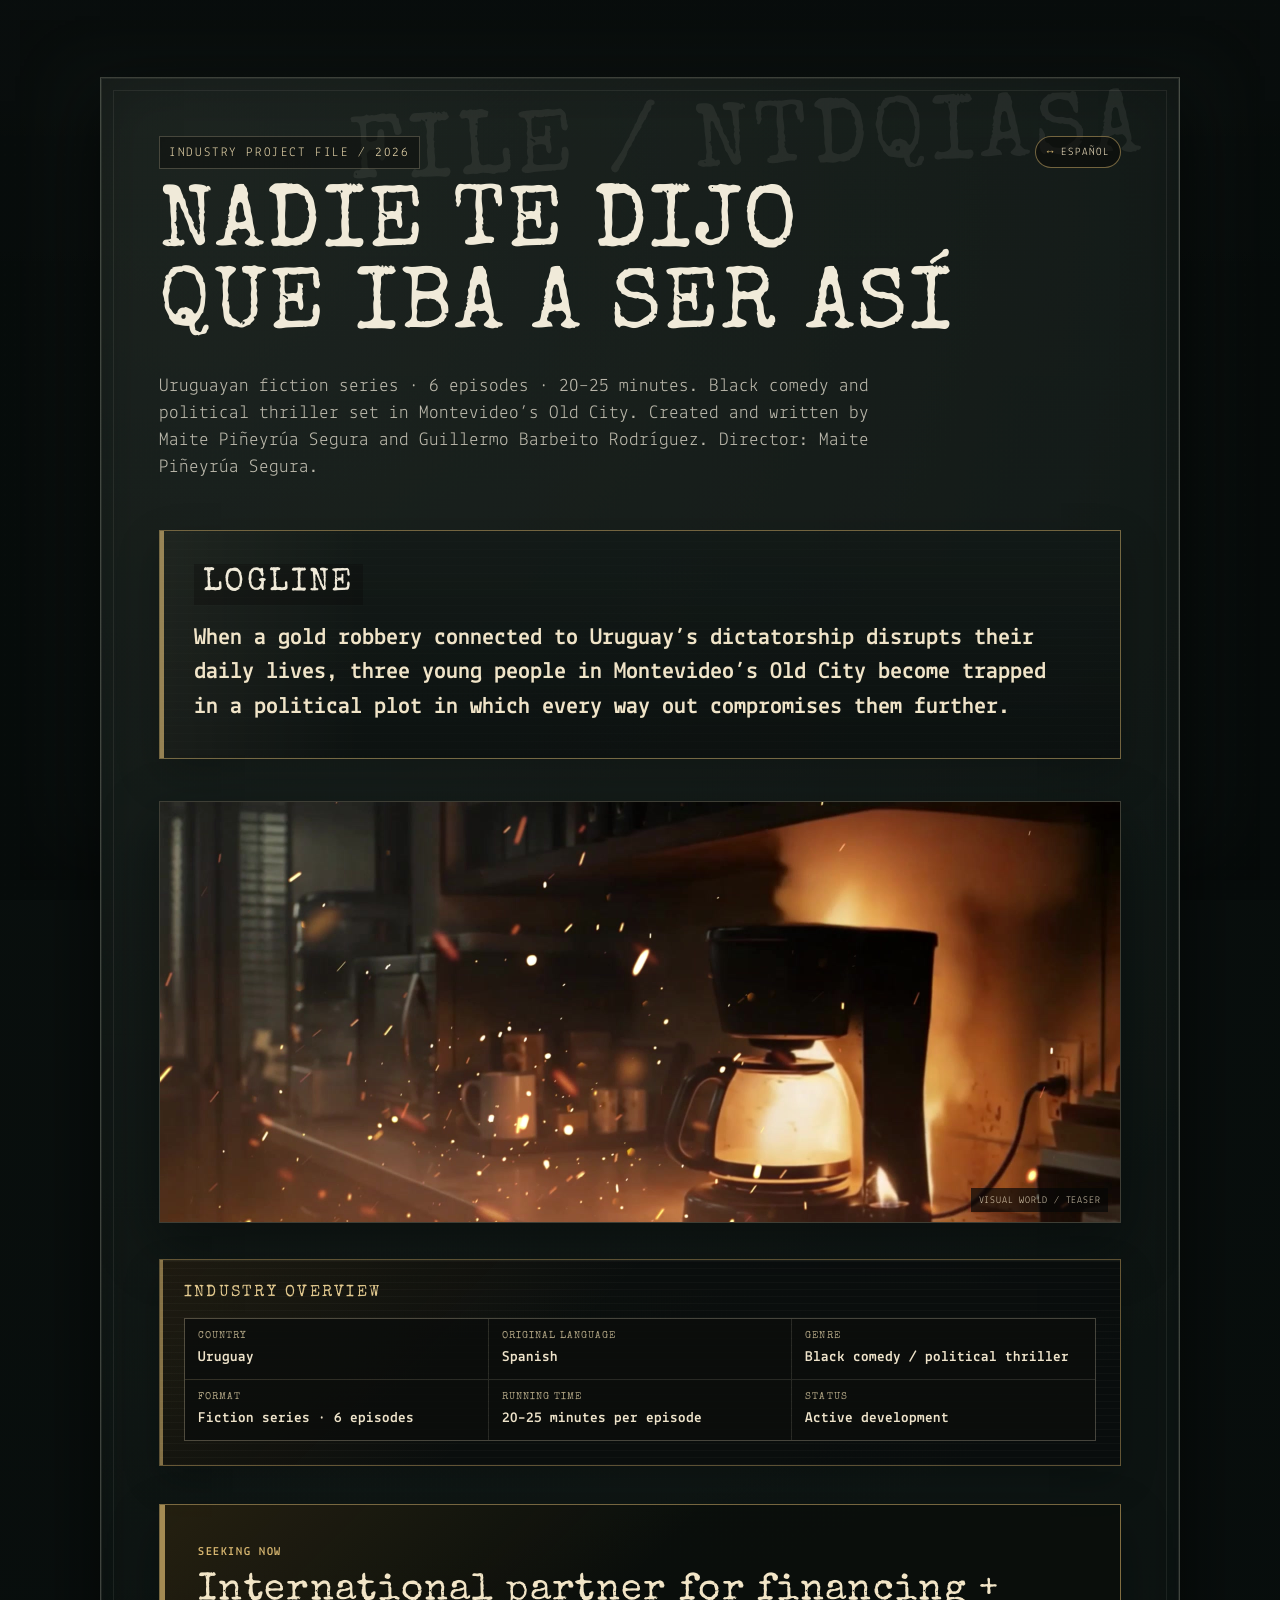
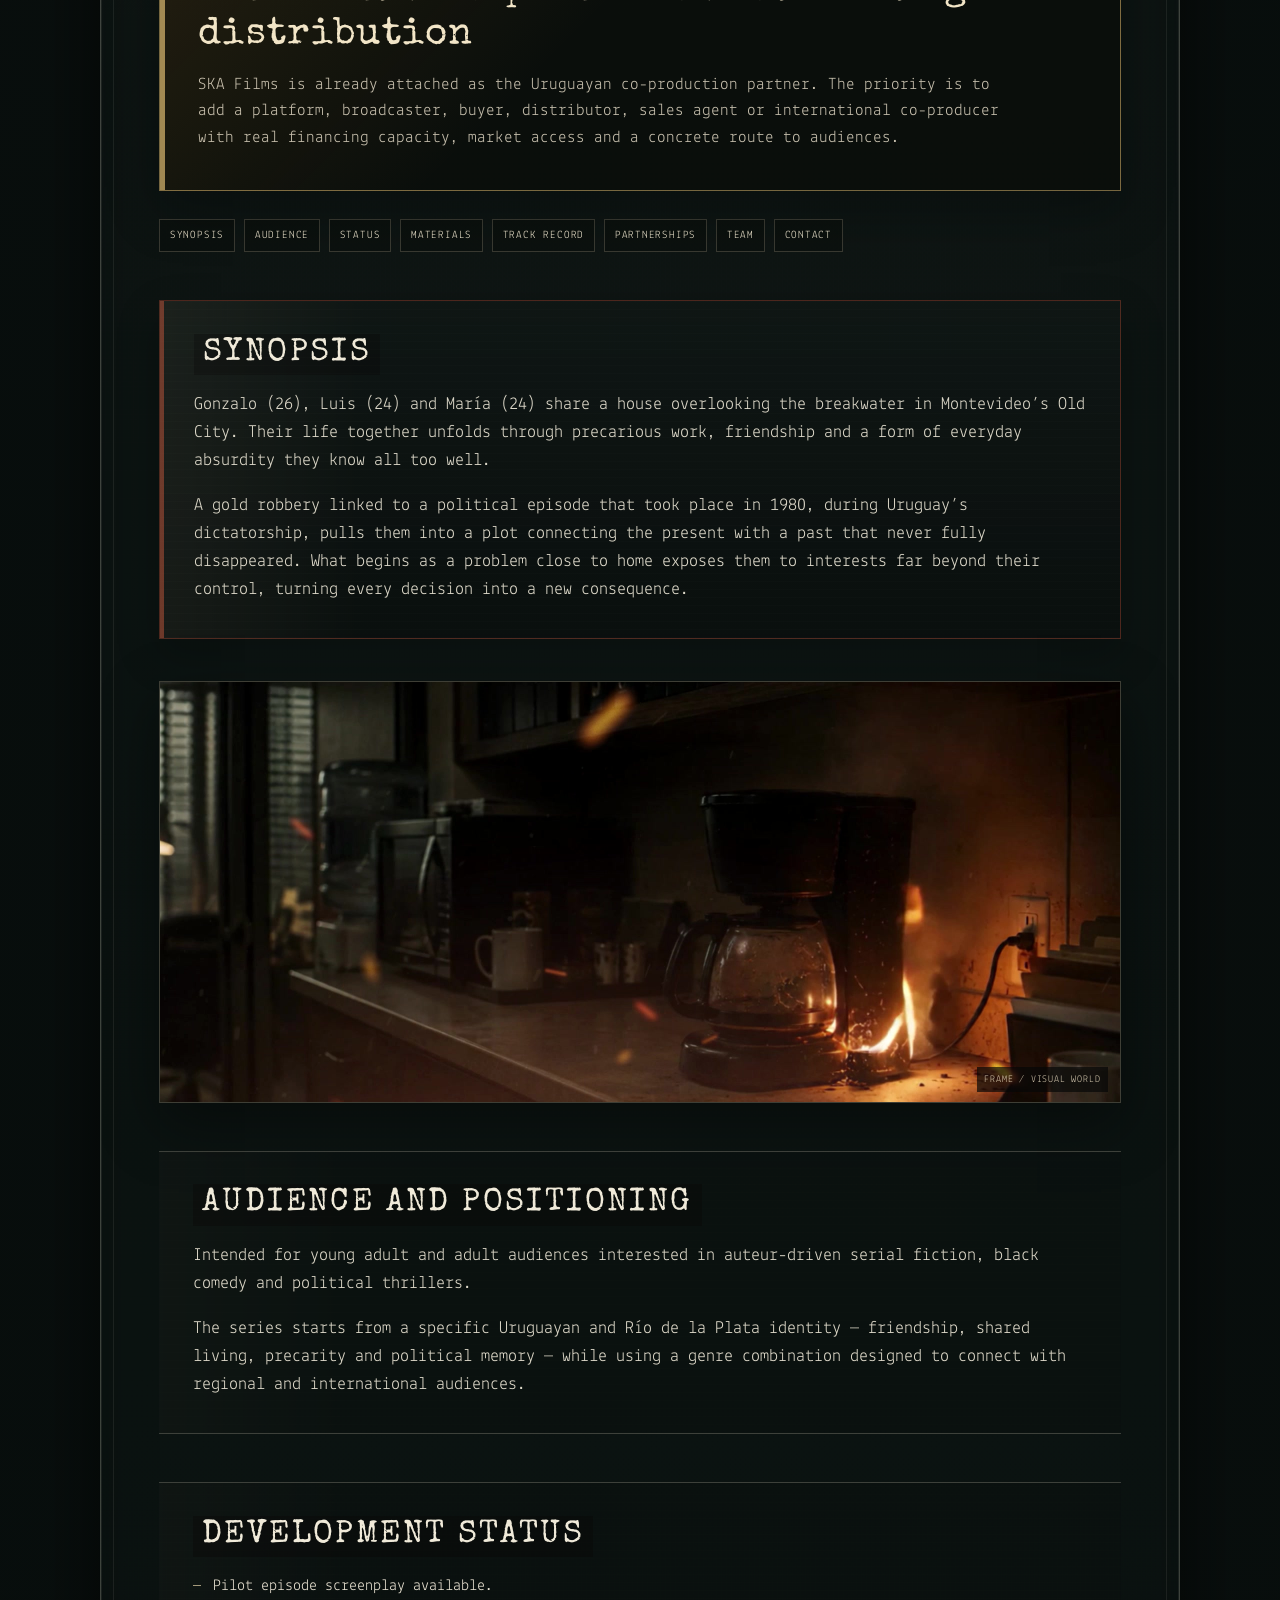
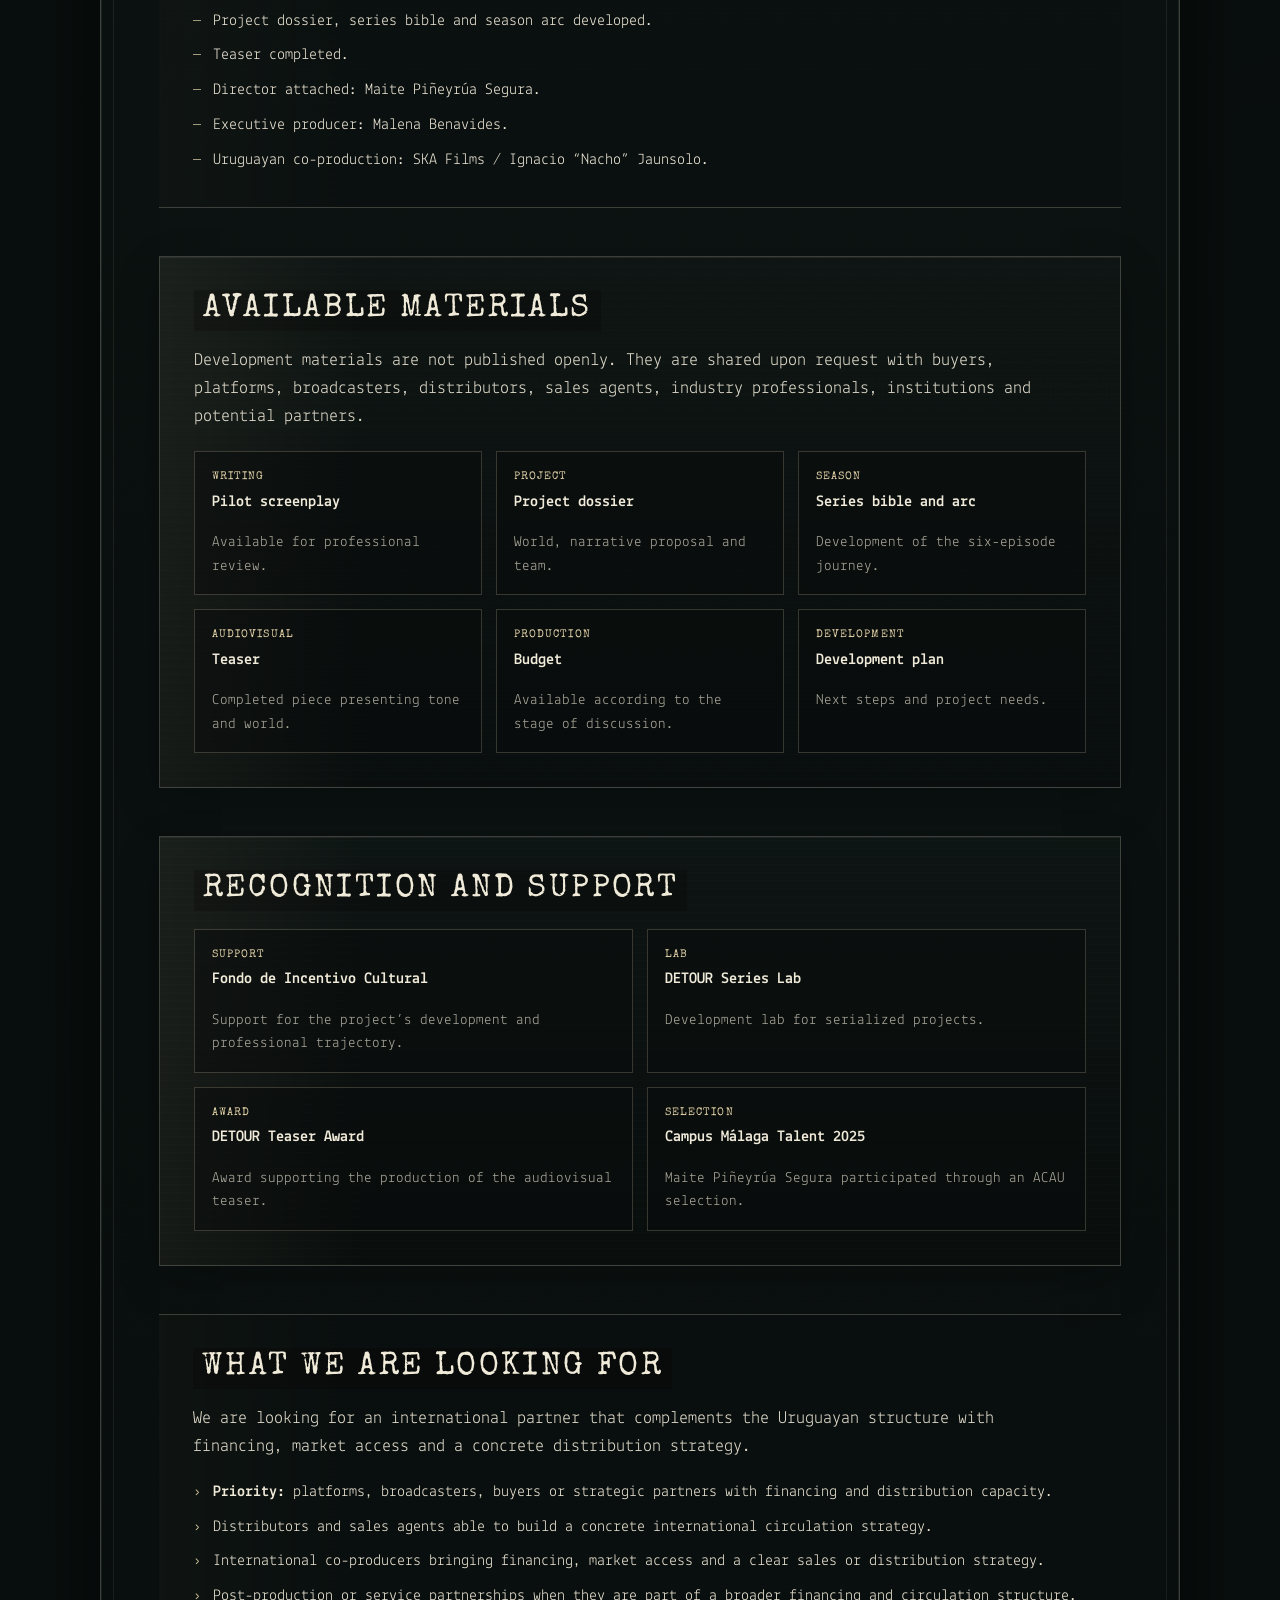
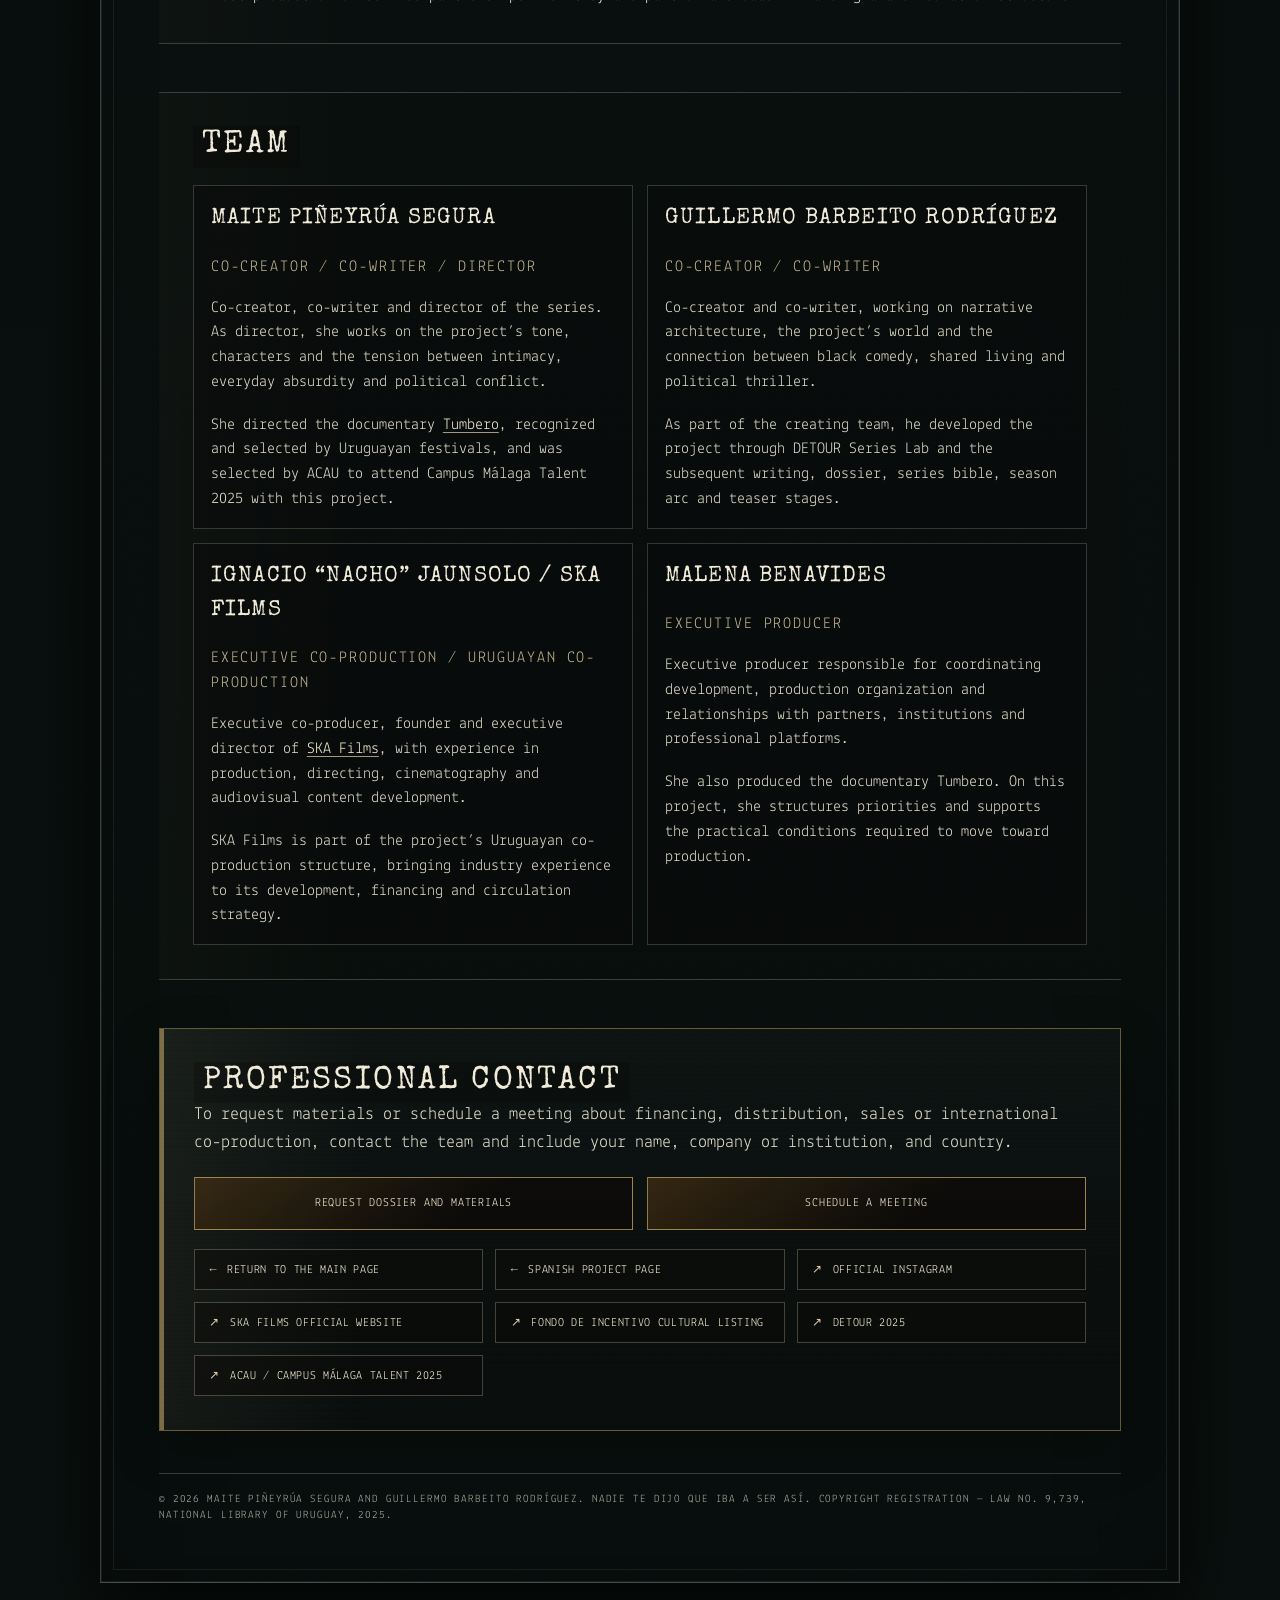
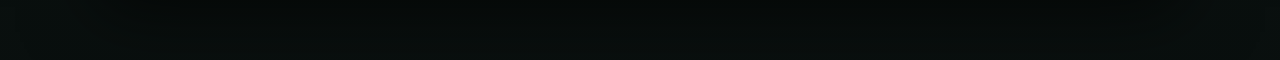
==== commit a5a30b31: "Redesign English industry page for market use" ====
--- a/about.html
+++ b/about.html
@@ -3,10 +3,10 @@
   <head>
     <meta charset="utf-8" />
     <meta name="viewport" content="width=device-width, initial-scale=1" />
-    <title>Project and team | Nadie te dijo que iba a ser así</title>
+    <title>Nadie te dijo que iba a ser así | Industry project file</title>
     <meta
       name="description"
-      content="English project page for Nadie te dijo que iba a ser así, a Uruguayan black comedy and political thriller series created by Maite Piñeyrúa Segura and Guillermo Barbeito Rodríguez, directed by Maite Piñeyrúa Segura, with SKA Films attached as Uruguayan co-producer."
+      content="Industry project file for Nadie te dijo que iba a ser así, a Uruguayan 6×20–25 min black comedy and political thriller series directed by Maite Piñeyrúa Segura, with SKA Films attached as Uruguayan co-producer."
     />
     <meta name="robots" content="index, follow" />
     <meta name="theme-color" content="#050504" />
@@ -19,13 +19,14 @@
     <link rel="apple-touch-icon" href="assets/ntdqiasa-flame-favicon-assets/apple-touch-icon.png" />
     <link rel="stylesheet" href="project-page.css?v=2" />
     <link rel="stylesheet" href="industrial-sheet.css?v=2" />
+    <link rel="stylesheet" href="market-polish.css?v=1" />
 
     <meta property="og:type" content="website" />
     <meta property="og:site_name" content="Nadie te dijo que iba a ser así" />
-    <meta property="og:title" content="Project and team | Nadie te dijo que iba a ser así" />
+    <meta property="og:title" content="Nadie te dijo que iba a ser así | Industry project file" />
     <meta
       property="og:description"
-      content="Uruguayan black comedy / political thriller series in development. 6×20–25 min, directed by Maite Piñeyrúa Segura. SKA Films attached as Uruguayan co-producer; seeking an international partner for financing and distribution."
+      content="Uruguayan 6×20–25 min black comedy / political thriller series directed by Maite Piñeyrúa Segura. SKA Films attached as Uruguayan co-producer; seeking an international partner for financing and distribution."
     />
     <meta property="og:url" content="https://jrrguille-bit.github.io/Nadie-Publico/about.html" />
     <meta property="og:image" content="https://jrrguille-bit.github.io/Nadie-Publico/assets/ntdqiasa_video_v5_assets/ntdqiasa_video_v5_poster.jpg" />
@@ -34,10 +35,10 @@
     <meta property="og:locale:alternate" content="es_UY" />
 
     <meta name="twitter:card" content="summary_large_image" />
-    <meta name="twitter:title" content="Project and team | Nadie te dijo que iba a ser así" />
+    <meta name="twitter:title" content="Nadie te dijo que iba a ser así | Industry project file" />
     <meta
       name="twitter:description"
-      content="Uruguayan series in active development. 6×20–25 min. Black comedy / political thriller. Director: Maite Piñeyrúa Segura. Seeking international financing and distribution."
+      content="Uruguayan series · 6×20–25 min · black comedy / political thriller · Director: Maite Piñeyrúa Segura · Uruguayan co-production: SKA Films."
     />
     <meta name="twitter:image" content="https://jrrguille-bit.github.io/Nadie-Publico/assets/ntdqiasa_video_v5_assets/ntdqiasa_video_v5_poster.jpg" />
 
@@ -49,8 +50,8 @@
             "@type": "AboutPage",
             "@id": "https://jrrguille-bit.github.io/Nadie-Publico/about.html#about-page",
             "url": "https://jrrguille-bit.github.io/Nadie-Publico/about.html",
-            "name": "Project and team | Nadie te dijo que iba a ser así",
-            "description": "English project, development, market strategy and team page for Nadie te dijo que iba a ser así.",
+            "name": "Nadie te dijo que iba a ser así | Industry project file",
+            "description": "English industry project file, development status, materials, track record, market strategy and team for Nadie te dijo que iba a ser así.",
             "inLanguage": "en",
             "mainEntity": { "@id": "https://jrrguille-bit.github.io/Nadie-Publico/#series" }
           },
@@ -117,30 +118,24 @@
     <main>
       <article class="project-file">
         <div class="topbar">
-          <p class="eyebrow">Project file / development / market</p>
+          <p class="eyebrow">Industry project file / 2026</p>
           <a class="language-switch" href="sobre.html" hreflang="es-UY">Español</a>
         </div>
 
-        <h1 id="project">Project and team</h1>
+        <h1 id="project">Nadie te dijo que iba a ser así</h1>
         <p class="subtitle">
-          Nadie te dijo que iba a ser así is a Uruguayan fiction series in development combining black comedy, everyday absurdity and political thriller from Montevideo’s Old City. Created and written by Maite Piñeyrúa Segura and Guillermo Barbeito Rodríguez, and directed by Maite Piñeyrúa Segura.
+          Uruguayan fiction series · 6 episodes · 20–25 minutes. Black comedy and political thriller set in Montevideo’s Old City. Created and written by Maite Piñeyrúa Segura and Guillermo Barbeito Rodríguez. Director: Maite Piñeyrúa Segura.
         </p>
 
-        <nav aria-label="Page sections">
-          <ul class="jump-nav">
-            <li><a href="#overview">Overview</a></li>
-            <li><a href="#logline">Logline</a></li>
-            <li><a href="#synopsis">Synopsis</a></li>
-            <li><a href="#format">Format</a></li>
-            <li><a href="#audience">Audience</a></li>
-            <li><a href="#status">Status</a></li>
-            <li><a href="#materials">Materials</a></li>
-            <li><a href="#track-record">Track record</a></li>
-            <li><a href="#partnerships">Partnerships</a></li>
-            <li><a href="#team">Team</a></li>
-            <li><a href="#contact">Contact</a></li>
-          </ul>
-        </nav>
+        <section class="dossier-section logline" aria-labelledby="logline">
+          <h2 id="logline">Logline</h2>
+          <p>When a gold robbery connected to Uruguay’s dictatorship disrupts their daily lives, three young people in Montevideo’s Old City become trapped in a political plot in which every way out compromises them further.</p>
+        </section>
+
+        <figure class="project-still project-still--hero">
+          <img src="assets/ntdqiasa_video_v5_assets/ntdqiasa_video_v5_poster.jpg" alt="Visual world of Nadie te dijo que iba a ser así: a coffee maker burning in an office." />
+          <figcaption>Visual world / teaser</figcaption>
+        </figure>
 
         <section class="industrial-sheet" aria-labelledby="overview">
           <h2 id="overview">Industry overview</h2>
@@ -151,19 +146,27 @@
             <div class="industrial-item"><span>Format</span><strong>Fiction series · 6 episodes</strong></div>
             <div class="industrial-item"><span>Running time</span><strong>20–25 minutes per episode</strong></div>
             <div class="industrial-item"><span>Status</span><strong>Active development</strong></div>
-            <div class="industrial-item"><span>Director</span><strong>Maite Piñeyrúa Segura</strong></div>
-            <div class="industrial-item"><span>Created and written by</span><strong>Maite Piñeyrúa Segura and Guillermo Barbeito Rodríguez</strong></div>
-            <div class="industrial-item"><span>Executive producer</span><strong>Malena Benavides</strong></div>
-            <div class="industrial-item"><span>Uruguayan co-production</span><strong>SKA Films / Ignacio “Nacho” Jaunsolo</strong></div>
-            <div class="industrial-item"><span>International partner</span><strong>Seeking</strong></div>
-            <div class="industrial-item"><span>Market priority</span><strong>Financing + international distribution</strong></div>
-          </div>
-        </section>
-
-        <section class="dossier-section logline" aria-labelledby="logline">
-          <h2 id="logline">Logline</h2>
-          <p>When a gold robbery connected to Uruguay’s dictatorship disrupts their daily lives, three young people in Montevideo’s Old City become trapped in a political plot in which every way out compromises them further.</p>
-        </section>
+          </div>
+        </section>
+
+        <section class="market-target" aria-labelledby="market-target-title">
+          <p class="market-target__eyebrow">Seeking now</p>
+          <h2 id="market-target-title">International partner for financing + distribution</h2>
+          <p>SKA Films is already attached as the Uruguayan co-production partner. The priority is to add a platform, broadcaster, buyer, distributor, sales agent or international co-producer with real financing capacity, market access and a concrete route to audiences.</p>
+        </section>
+
+        <nav aria-label="Page sections">
+          <ul class="jump-nav">
+            <li><a href="#synopsis">Synopsis</a></li>
+            <li><a href="#audience">Audience</a></li>
+            <li><a href="#status">Status</a></li>
+            <li><a href="#materials">Materials</a></li>
+            <li><a href="#track-record">Track record</a></li>
+            <li><a href="#partnerships">Partnerships</a></li>
+            <li><a href="#team">Team</a></li>
+            <li><a href="#contact">Contact</a></li>
+          </ul>
+        </nav>
 
         <section class="dossier-section synopsis" aria-labelledby="synopsis">
           <h2 id="synopsis">Synopsis</h2>
@@ -171,15 +174,10 @@
           <p>A gold robbery linked to a political episode that took place in 1980, during Uruguay’s dictatorship, pulls them into a plot connecting the present with a past that never fully disappeared. What begins as a problem close to home exposes them to interests far beyond their control, turning every decision into a new consequence.</p>
         </section>
 
-        <section class="dossier-section" aria-labelledby="format">
-          <h2 id="format">Format and genre</h2>
-          <div class="fact-grid">
-            <div class="fact"><span>Format</span><strong>Fiction series · 6 episodes</strong></div>
-            <div class="fact"><span>Running time</span><strong>20–25 minutes per episode</strong></div>
-            <div class="fact"><span>Genre</span><strong>Black comedy / political thriller</strong></div>
-            <div class="fact"><span>Setting</span><strong>Old City, Montevideo, Uruguay</strong></div>
-          </div>
-        </section>
+        <figure class="project-still project-still--secondary">
+          <img src="assets/ntdqiasa_video_v5_assets/ntdqiasa_video_v5_first_frame.jpg" alt="Frame from the visual world of Nadie te dijo que iba a ser así." loading="lazy" />
+          <figcaption>Frame / visual world</figcaption>
+        </figure>
 
         <section class="dossier-section" aria-labelledby="audience">
           <h2 id="audience">Audience and positioning</h2>
@@ -190,13 +188,12 @@
         <section class="dossier-section" aria-labelledby="status">
           <h2 id="status">Development status</h2>
           <ul class="status-list">
-            <li>Project in active development.</li>
             <li>Pilot episode screenplay available.</li>
             <li>Project dossier, series bible and season arc developed.</li>
             <li>Teaser completed.</li>
             <li>Director attached: Maite Piñeyrúa Segura.</li>
             <li>Executive producer: Malena Benavides.</li>
-            <li>Uruguayan co-production attached: SKA Films / Ignacio “Nacho” Jaunsolo.</li>
+            <li>Uruguayan co-production: SKA Films / Ignacio “Nacho” Jaunsolo.</li>
           </ul>
         </section>
 
@@ -225,14 +222,13 @@
 
         <section class="dossier-section" aria-labelledby="partnerships">
           <h2 id="partnerships">What we are looking for</h2>
-          <p>With SKA Films already attached as the Uruguayan co-production partner, the next stage is focused on securing an international alliance that strengthens financing and, above all, gives the series a concrete route to market.</p>
+          <p>We are looking for an international partner that complements the Uruguayan structure with financing, market access and a concrete distribution strategy.</p>
           <ul class="search-list">
             <li><strong>Priority:</strong> platforms, broadcasters, buyers or strategic partners with financing and distribution capacity.</li>
             <li>Distributors and sales agents able to build a concrete international circulation strategy.</li>
             <li>International co-producers bringing financing, market access and a clear sales or distribution strategy.</li>
             <li>Post-production or service partnerships when they are part of a broader financing and circulation structure.</li>
           </ul>
-          <p>We are not looking to add local production for its own sake: we are looking for a partner that can help turn the current development package into a financed series with a defined international route to audiences.</p>
         </section>
 
         <section class="dossier-section" aria-labelledby="team">
@@ -270,10 +266,10 @@
 
         <section class="links-panel" aria-labelledby="contact">
           <h2 id="contact">Professional contact</h2>
-          <p>To request materials or open a conversation about financing, distribution, sales or international co-production, contact the team and include your name, company or institution, and country.</p>
+          <p>To request materials or schedule a meeting about financing, distribution, sales or international co-production, contact the team and include your name, company or institution, and country.</p>
           <div class="cta-row">
             <a class="cta" href="mailto:malenabh1@gmail.com?subject=Request%20for%20dossier%20and%20materials%20%E2%80%94%20Nadie%20te%20dijo%20que%20iba%20a%20ser%20as%C3%AD&amp;body=Hello%2C%0A%0AI%20would%20like%20to%20request%20the%20project%20dossier%20and%20available%20materials.%0A%0AName%3A%0ACompany%20%2F%20institution%3A%0ACountry%3A%0A%0ABest%20regards%2C">Request dossier and materials</a>
-            <a class="cta cta--secondary" href="mailto:malenabh1@gmail.com?cc=nacho@skafilms.com.uy&amp;subject=Market%20conversation%20%E2%80%94%20Nadie%20te%20dijo%20que%20iba%20a%20ser%20as%C3%AD&amp;body=Hello%2C%0A%0AI%20would%20like%20to%20discuss%20the%20project%20in%20relation%20to%20financing%2C%20distribution%2C%20sales%20or%20international%20co-production.%0A%0AName%3A%0ACompany%20%2F%20institution%3A%0ACountry%3A%0A%0ABest%20regards%2C">Open a market conversation</a>
+            <a class="cta cta--meeting" href="mailto:malenabh1@gmail.com?cc=nacho@skafilms.com.uy&amp;subject=Industry%20meeting%20%E2%80%94%20Nadie%20te%20dijo%20que%20iba%20a%20ser%20as%C3%AD&amp;body=Hello%2C%0A%0AI%20would%20like%20to%20schedule%20a%20meeting%20to%20discuss%20the%20project%20in%20relation%20to%20financing%2C%20distribution%2C%20sales%20or%20international%20co-production.%0A%0AName%3A%0ACompany%20%2F%20institution%3A%0ACountry%3A%0A%0ABest%20regards%2C">Schedule a meeting</a>
           </div>
           <ul class="link-list">
             <li><a href="./">Return to the main page</a></li>
--- a/market-polish.css
+++ b/market-polish.css
@@ -0,0 +1,347 @@
+/* Market polish — Ventana Sur / industria audiovisual.
+   Refina jerarquía, legibilidad, performance percibida y mobile sin perder la identidad del proyecto. */
+
+:root {
+  --market-gold: #e2be74;
+  --market-cream: #f0e4c8;
+  --market-muted: rgba(238, 228, 207, 0.74);
+}
+
+/* Menos capas compitiendo con el contenido. */
+.grain-overlay { opacity: 0.045; }
+.siren-overlay { opacity: 0.085; }
+.film-texture-overlay { opacity: 0.12; }
+.film-texture-overlay::before { opacity: 0.11; }
+.film-texture-overlay::after { opacity: 0.07; }
+.heat-shimmer-overlay {
+  --heat-shimmer-main-idle: 0.012;
+  --heat-shimmer-main-rise: 0.038;
+  --heat-shimmer-main-peak: 0.062;
+  --heat-shimmer-main-fall: 0.018;
+  --heat-shimmer-secondary-idle: 0.008;
+  --heat-shimmer-secondary-rise: 0.024;
+  --heat-shimmer-secondary-peak: 0.038;
+  --heat-shimmer-secondary-fall: 0.012;
+}
+
+/* Información industrial visible desde el primer impacto. */
+.format-line {
+  position: absolute;
+  top: clamp(12.4rem, 29vh, 18.5rem);
+  left: 50%;
+  z-index: 5;
+  width: min(92vw, 920px);
+  margin: 0;
+  transform: translateX(-50%);
+  color: rgba(238, 224, 194, 0.88);
+  font-family: 'Lekton', 'Courier Prime', 'Courier New', Courier, monospace;
+  font-size: clamp(0.72rem, 1.28vw, 1.02rem);
+  font-weight: 700;
+  line-height: 1.3;
+  letter-spacing: 0.09em;
+  text-align: center;
+  text-transform: uppercase;
+  text-shadow: 0 2px 9px rgba(0, 0, 0, 0.86);
+  opacity: 0;
+  animation: market-format-reveal 560ms ease 620ms forwards;
+}
+
+@keyframes market-format-reveal {
+  to { opacity: 0.92; }
+}
+
+body.about-open .format-line {
+  opacity: 0;
+  pointer-events: none;
+}
+
+/* La navegación de portada pasa a tres decisiones, no cinco distracciones. */
+body .contact-links {
+  width: min(92vw, 660px);
+  gap: clamp(1rem, 3vw, 2.5rem);
+}
+
+body .contact-link,
+body .contact-link--materials,
+body .contact-link--coproduction {
+  max-width: 12.5rem;
+}
+
+body .contact-link span,
+body .contact-link--materials span,
+body .contact-link--coproduction span {
+  max-width: 12rem;
+  font-size: clamp(0.66rem, 0.92vw, 0.78rem);
+  line-height: 1.18;
+}
+
+body .contact-link--materials span { font-size: clamp(0.68rem, 0.98vw, 0.8rem); }
+body .contact-link--materials::after { content: none; }
+
+.contact-link--project img {
+  width: clamp(2.15rem, 3.7vw, 2.9rem) !important;
+  height: clamp(2.15rem, 3.7vw, 2.9rem) !important;
+}
+
+/* La ficha de portada debe poder respirar y scrollear en pantallas bajas. */
+.about-card--project {
+  overflow-x: hidden;
+  overflow-y: auto;
+  scrollbar-gutter: stable;
+}
+
+/* Elimina la vieja logline generada por CSS: ahora existe como contenido real. */
+.about-card--project > p:nth-of-type(2)::before {
+  content: none !important;
+  display: none !important;
+}
+
+/* Menos "papel falso", más lectura y proyecto. */
+.about-card {
+  background:
+    linear-gradient(180deg, rgba(24, 35, 31, 0.52), rgba(8, 13, 12, 0.78)),
+    radial-gradient(circle at 16% 10%, rgba(234, 228, 203, 0.08), transparent 34%),
+    #0d1613;
+}
+
+.about-card::before { opacity: 0.1; }
+.about-card--project::after { opacity: 0.38; }
+
+/* Controles funcionales usan Lekton; Special Elite queda como voz gráfica. */
+.cover-language-switch,
+.skip-intro-button,
+.about-carousel__arrow,
+.about-carousel__back,
+.contact-link,
+.project-card-actions a {
+  font-family: 'Lekton', 'Courier Prime', 'Courier New', Courier, monospace;
+}
+
+/* Páginas largas: textura generada, no bitmap pesado. */
+body:not(:has(.splash)) {
+  background:
+    linear-gradient(180deg, rgba(7, 12, 11, 0.88), rgba(9, 15, 14, 0.97)),
+    radial-gradient(circle at 18% 7%, rgba(234, 228, 203, 0.085), transparent 30%),
+    radial-gradient(circle at 82% 38%, rgba(187, 78, 53, 0.045), transparent 28%),
+    #101b18;
+}
+
+body:not(:has(.splash))::before { opacity: 0.13; }
+
+/* Hero del expediente: el proyecto debe ser la marca principal. */
+.project-file .eyebrow,
+.project-file .language-switch,
+.project-file .jump-nav,
+.project-file .section-role,
+.project-file .cta,
+.project-file .link-list a,
+.project-file footer {
+  font-family: 'Lekton', 'Courier Prime', 'Courier New', Courier, monospace;
+}
+
+.project-file h1 {
+  max-width: 940px;
+  font-size: clamp(2.35rem, 7vw, 5.45rem);
+  line-height: 0.94;
+  letter-spacing: 0.025em;
+  text-wrap: balance;
+}
+
+.project-file .subtitle {
+  max-width: 760px;
+  color: rgba(233, 227, 211, 0.78);
+  font-size: clamp(1rem, 1.9vw, 1.2rem);
+}
+
+.project-still {
+  position: relative;
+  margin: clamp(26px, 4vw, 42px) 0 0;
+  overflow: hidden;
+  border: 1px solid rgba(238, 224, 194, 0.24);
+  background: #070a09;
+  box-shadow: 0 22px 56px rgba(0, 0, 0, 0.42);
+}
+
+.project-still img {
+  display: block;
+  width: 100%;
+  aspect-ratio: 16 / 7;
+  object-fit: cover;
+  filter: saturate(0.92) contrast(1.03);
+}
+
+.project-still figcaption {
+  position: absolute;
+  right: 0.75rem;
+  bottom: 0.62rem;
+  margin: 0;
+  padding: 0.3rem 0.48rem 0.24rem;
+  color: rgba(245, 232, 202, 0.82);
+  background: rgba(5, 7, 6, 0.68);
+  font-family: 'Lekton', monospace;
+  font-size: 0.62rem;
+  letter-spacing: 0.08em;
+  text-transform: uppercase;
+}
+
+/* Ficha industrial: seis datos esenciales; lo comercial vive en su propio bloque. */
+.industrial-grid { grid-template-columns: repeat(3, minmax(0, 1fr)); }
+
+.market-target {
+  position: relative;
+  margin-top: clamp(24px, 4vw, 38px);
+  padding: clamp(22px, 3.8vw, 38px);
+  border: 1px solid rgba(226, 190, 116, 0.5);
+  background:
+    linear-gradient(135deg, rgba(172, 117, 39, 0.16), transparent 44%),
+    rgba(8, 11, 9, 0.64);
+  box-shadow:
+    inset 5px 0 0 rgba(226, 190, 116, 0.68),
+    0 20px 48px rgba(0, 0, 0, 0.28);
+}
+
+.market-target__eyebrow {
+  margin: 0 0 0.55rem;
+  color: #d9b871;
+  font-family: 'Lekton', monospace;
+  font-size: 0.72rem;
+  font-weight: 700;
+  letter-spacing: 0.14em;
+  text-transform: uppercase;
+}
+
+.market-target h2 {
+  display: block;
+  max-width: 850px;
+  margin: 0;
+  padding: 0;
+  color: #f2e5c7;
+  background: none;
+  font-size: clamp(1.35rem, 3.3vw, 2.35rem);
+  line-height: 1.16;
+  letter-spacing: 0.035em;
+  text-transform: none;
+}
+
+.market-target p:last-child {
+  max-width: 820px;
+  margin: 0.9rem 0 0;
+  color: rgba(238, 228, 207, 0.82);
+  font-size: clamp(0.96rem, 1.65vw, 1.06rem);
+}
+
+/* Alternancia visual: no todo es una caja. */
+.dossier-section[aria-labelledby='publico'],
+.dossier-section[aria-labelledby='audience'],
+.dossier-section[aria-labelledby='estado'],
+.dossier-section[aria-labelledby='status'],
+.dossier-section[aria-labelledby='busqueda'],
+.dossier-section[aria-labelledby='partnerships'],
+.dossier-section[aria-labelledby='equipo'],
+.dossier-section[aria-labelledby='team'] {
+  border-left: 0;
+  border-right: 0;
+  background: rgba(7, 11, 10, 0.16);
+  box-shadow: none;
+}
+
+.dossier-section[aria-labelledby='publico']::before,
+.dossier-section[aria-labelledby='audience']::before,
+.dossier-section[aria-labelledby='estado']::before,
+.dossier-section[aria-labelledby='status']::before,
+.dossier-section[aria-labelledby='busqueda']::before,
+.dossier-section[aria-labelledby='partnerships']::before,
+.dossier-section[aria-labelledby='equipo']::before,
+.dossier-section[aria-labelledby='team']::before {
+  opacity: 0.14;
+}
+
+.links-panel {
+  border-color: rgba(226, 190, 116, 0.42);
+  box-shadow: inset 4px 0 0 rgba(226, 190, 116, 0.5), 0 18px 46px rgba(0,0,0,.25);
+}
+
+.cta:first-child,
+.cta--meeting {
+  border-color: rgba(226, 190, 116, 0.62);
+}
+
+.cta--meeting {
+  background:
+    linear-gradient(145deg, rgba(180, 126, 46, 0.24), transparent 62%),
+    rgba(12, 10, 7, 0.68);
+}
+
+/* Mobile de mercado: tres acciones legibles y póster antes que video pesado. */
+@media (max-width: 720px) {
+  .background-video { display: none; }
+  .image-fallback { z-index: 0; }
+
+  .format-line {
+    top: 24.5svh;
+    width: min(92vw, 29rem);
+    font-size: clamp(0.66rem, 2.9vw, 0.82rem);
+    line-height: 1.26;
+    letter-spacing: 0.055em;
+  }
+
+  body .contact-links {
+    display: grid;
+    grid-template-columns: repeat(3, minmax(0, 1fr));
+    width: min(95vw, 430px);
+    gap: 0.7rem;
+  }
+
+  body .contact-link,
+  body .contact-link--materials,
+  body .contact-link--coproduction {
+    max-width: none;
+    min-width: 0;
+    padding: 0.14rem 0.08rem;
+  }
+
+  body .contact-link img,
+  body .contact-link--materials img,
+  body .contact-link--coproduction img {
+    width: clamp(2rem, 8.5vw, 2.5rem);
+    height: clamp(2rem, 8.5vw, 2.5rem);
+  }
+
+  body .contact-link span,
+  body .contact-link--materials span,
+  body .contact-link--coproduction span {
+    max-width: 7rem;
+    font-size: clamp(0.62rem, 2.7vw, 0.72rem);
+    line-height: 1.08;
+    letter-spacing: 0.02em;
+  }
+
+  .skip-intro-button {
+    bottom: max(8.9rem, calc(env(safe-area-inset-bottom) + 8rem));
+  }
+
+  .about-carousel__viewport { min-height: min(68svh, 34rem); }
+  .about-card--project { overflow-y: auto; }
+
+  .project-file h1 { font-size: clamp(2.25rem, 12vw, 3.9rem); }
+  .project-still img { aspect-ratio: 16 / 9; }
+  .project-still figcaption { font-size: 0.55rem; }
+  .industrial-grid { grid-template-columns: repeat(2, minmax(0, 1fr)); }
+  .market-target { padding: 20px; }
+}
+
+@media (max-width: 480px) {
+  .industrial-grid { grid-template-columns: 1fr 1fr; }
+  .project-still figcaption { display: none; }
+}
+
+@media (max-width: 360px) {
+  body .contact-links { gap: 0.35rem; }
+  body .contact-link span,
+  body .contact-link--materials span,
+  body .contact-link--coproduction span { font-size: 0.6rem; }
+}
+
+@media (prefers-reduced-motion: reduce) {
+  .format-line { animation: none; opacity: 0.92; }
+}
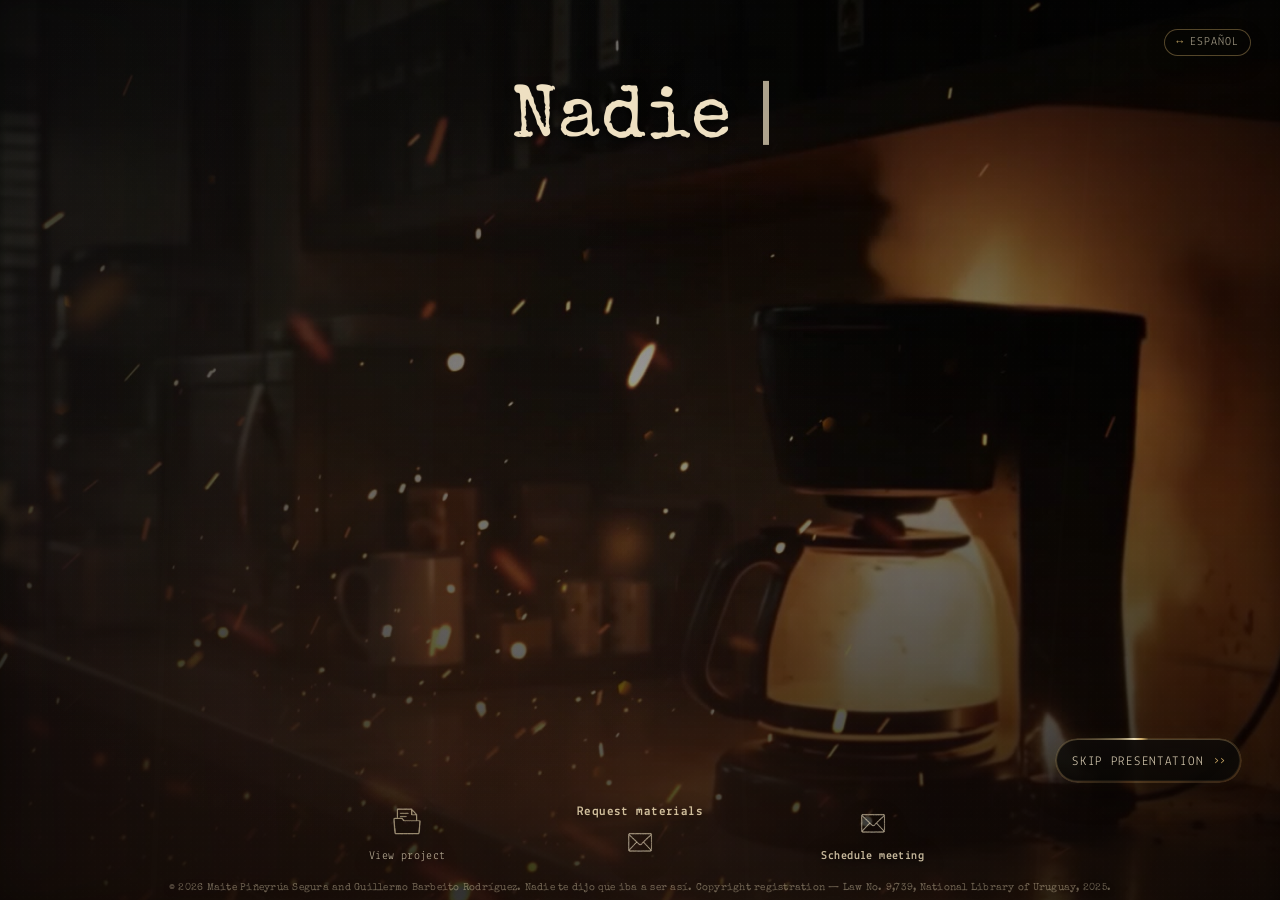
==== commit 0ccff16e: "Convierte English en landing audiovisual completa" ====
--- a/about.html
+++ b/about.html
@@ -3,289 +3,177 @@
   <head>
     <meta charset="utf-8" />
     <meta name="viewport" content="width=device-width, initial-scale=1" />
-    <title>Nadie te dijo que iba a ser así | Industry project file</title>
+    <title>Nadie te dijo que iba a ser así | Uruguayan fiction series</title>
     <meta
       name="description"
-      content="Industry project file for Nadie te dijo que iba a ser así, a Uruguayan 6×20–25 min black comedy and political thriller series directed by Maite Piñeyrúa Segura, with SKA Films attached as Uruguayan co-producer."
+      content="Uruguayan black comedy and political thriller series created and written by Maite Piñeyrúa Segura and Guillermo Barbeito Rodríguez, directed by Maite Piñeyrúa Segura. 6×20–25 min, in development, with SKA Films attached as Uruguayan coproducer and seeking international financing and distribution."
     />
-    <meta name="robots" content="index, follow" />
     <meta name="theme-color" content="#050504" />
     <link rel="canonical" href="https://jrrguille-bit.github.io/Nadie-Publico/about.html" />
+    <link rel="alternate" hreflang="es-UY" href="https://jrrguille-bit.github.io/Nadie-Publico/" />
     <link rel="alternate" hreflang="en" href="https://jrrguille-bit.github.io/Nadie-Publico/about.html" />
-    <link rel="alternate" hreflang="es-UY" href="https://jrrguille-bit.github.io/Nadie-Publico/sobre.html" />
     <link rel="alternate" hreflang="x-default" href="https://jrrguille-bit.github.io/Nadie-Publico/" />
     <link rel="icon" href="assets/ntdqiasa-flame-favicon-assets/favicon.ico" sizes="any" />
     <link rel="icon" href="assets/ntdqiasa-flame-favicon-assets/ntdqiasa-flame-favicon-32.png" type="image/png" />
     <link rel="apple-touch-icon" href="assets/ntdqiasa-flame-favicon-assets/apple-touch-icon.png" />
-    <link rel="stylesheet" href="project-page.css?v=2" />
-    <link rel="stylesheet" href="industrial-sheet.css?v=2" />
-    <link rel="stylesheet" href="market-polish.css?v=1" />
 
     <meta property="og:type" content="website" />
     <meta property="og:site_name" content="Nadie te dijo que iba a ser así" />
-    <meta property="og:title" content="Nadie te dijo que iba a ser así | Industry project file" />
-    <meta
-      property="og:description"
-      content="Uruguayan 6×20–25 min black comedy / political thriller series directed by Maite Piñeyrúa Segura. SKA Films attached as Uruguayan co-producer; seeking an international partner for financing and distribution."
-    />
+    <meta property="og:title" content="Nadie te dijo que iba a ser así | Uruguayan fiction series" />
+    <meta property="og:description" content="Black comedy and political thriller from Montevideo. 6×20–25 min. Directed by Maite Piñeyrúa Segura. Uruguayan coproduction with SKA Films; seeking international financing and distribution." />
     <meta property="og:url" content="https://jrrguille-bit.github.io/Nadie-Publico/about.html" />
     <meta property="og:image" content="https://jrrguille-bit.github.io/Nadie-Publico/assets/ntdqiasa_video_v5_assets/ntdqiasa_video_v5_poster.jpg" />
-    <meta property="og:image:alt" content="Nadie te dijo que iba a ser así" />
     <meta property="og:locale" content="en_US" />
     <meta property="og:locale:alternate" content="es_UY" />
 
-    <meta name="twitter:card" content="summary_large_image" />
-    <meta name="twitter:title" content="Nadie te dijo que iba a ser así | Industry project file" />
-    <meta
-      name="twitter:description"
-      content="Uruguayan series · 6×20–25 min · black comedy / political thriller · Director: Maite Piñeyrúa Segura · Uruguayan co-production: SKA Films."
-    />
-    <meta name="twitter:image" content="https://jrrguille-bit.github.io/Nadie-Publico/assets/ntdqiasa_video_v5_assets/ntdqiasa_video_v5_poster.jpg" />
-
-    <script type="application/ld+json">
-      {
-        "@context": "https://schema.org",
-        "@graph": [
-          {
-            "@type": "AboutPage",
-            "@id": "https://jrrguille-bit.github.io/Nadie-Publico/about.html#about-page",
-            "url": "https://jrrguille-bit.github.io/Nadie-Publico/about.html",
-            "name": "Nadie te dijo que iba a ser así | Industry project file",
-            "description": "English industry project file, development status, materials, track record, market strategy and team for Nadie te dijo que iba a ser así.",
-            "inLanguage": "en",
-            "mainEntity": { "@id": "https://jrrguille-bit.github.io/Nadie-Publico/#series" }
-          },
-          {
-            "@type": "TVSeries",
-            "@id": "https://jrrguille-bit.github.io/Nadie-Publico/#series",
-            "name": "Nadie te dijo que iba a ser así",
-            "alternateName": "NTDQIASA",
-            "url": "https://jrrguille-bit.github.io/Nadie-Publico/",
-            "image": "https://jrrguille-bit.github.io/Nadie-Publico/assets/ntdqiasa_video_v5_assets/ntdqiasa_video_v5_poster.jpg",
-            "description": "When a gold robbery connected to Uruguay’s dictatorship disrupts their daily lives, three young people in Montevideo’s Old City become trapped in a political plot in which every way out compromises them further.",
-            "inLanguage": "es-UY",
-            "numberOfEpisodes": 6,
-            "timeRequired": "PT25M",
-            "genre": ["Black comedy", "Political thriller", "Fiction series"],
-            "creator": [
-              { "@id": "https://jrrguille-bit.github.io/Nadie-Publico/#maite-pineyrua-segura" },
-              { "@id": "https://jrrguille-bit.github.io/Nadie-Publico/#guillermo-barbeito-rodriguez" }
-            ],
-            "director": { "@id": "https://jrrguille-bit.github.io/Nadie-Publico/#maite-pineyrua-segura" },
-            "producer": [
-              { "@id": "https://jrrguille-bit.github.io/Nadie-Publico/#malena-benavides" },
-              { "@id": "https://jrrguille-bit.github.io/Nadie-Publico/#nacho-jaunsolo" }
-            ],
-            "productionCompany": { "@id": "https://jrrguille-bit.github.io/Nadie-Publico/#ska-films" }
-          },
-          {
-            "@type": "Person",
-            "@id": "https://jrrguille-bit.github.io/Nadie-Publico/#maite-pineyrua-segura",
-            "name": "Maite Piñeyrúa Segura",
-            "jobTitle": "Co-creator, co-writer and director"
-          },
-          {
-            "@type": "Person",
-            "@id": "https://jrrguille-bit.github.io/Nadie-Publico/#guillermo-barbeito-rodriguez",
-            "name": "Guillermo Barbeito Rodríguez",
-            "jobTitle": "Co-creator and co-writer"
-          },
-          {
-            "@type": "Person",
-            "@id": "https://jrrguille-bit.github.io/Nadie-Publico/#malena-benavides",
-            "name": "Malena Benavides",
-            "jobTitle": "Executive producer"
-          },
-          {
-            "@type": "Person",
-            "@id": "https://jrrguille-bit.github.io/Nadie-Publico/#nacho-jaunsolo",
-            "name": "Ignacio Jaunsolo",
-            "alternateName": "Nacho Jaunsolo",
-            "jobTitle": "Executive co-producer",
-            "worksFor": { "@id": "https://jrrguille-bit.github.io/Nadie-Publico/#ska-films" }
-          },
-          {
-            "@type": "Organization",
-            "@id": "https://jrrguille-bit.github.io/Nadie-Publico/#ska-films",
-            "name": "SKA Films",
-            "url": "https://www.skafilms.com.uy/es/inicio"
-          }
-        ]
-      }
-    </script>
+    <link rel="preconnect" href="https://fonts.googleapis.com" />
+    <link rel="preconnect" href="https://fonts.gstatic.com" crossorigin />
+    <link href="https://fonts.googleapis.com/css2?family=Lekton:wght@400;700&family=Special+Elite&display=swap" rel="stylesheet" />
+    <link rel="stylesheet" href="styles.css?v=16" />
+    <link rel="stylesheet" href="styles-film-boost.css?v=3" />
+    <link rel="stylesheet" href="styles-legal.css?v=2" />
+    <link rel="stylesheet" href="styles-contact.css?v=5" />
+    <link rel="stylesheet" href="market-polish.css?v=3" />
   </head>
   <body>
-    <main>
-      <article class="project-file">
-        <div class="topbar">
-          <p class="eyebrow">Industry project file / 2026</p>
-          <a class="language-switch" href="sobre.html" hreflang="es-UY">Español</a>
+    <main class="splash" aria-label="Project cover">
+      <video
+        class="background-video"
+        aria-hidden="true"
+        tabindex="-1"
+        autoplay
+        muted
+        loop
+        playsinline
+        preload="metadata"
+        poster="assets/ntdqiasa_video_v5_assets/ntdqiasa_video_v5_poster.jpg"
+      >
+        <source media="(min-width: 721px)" src="assets/ntdqiasa_video_v5_assets/ntdqiasa_video_v5_web.mp4" type="video/mp4" />
+      </video>
+
+      <div class="image-fallback" aria-hidden="true"></div>
+      <div class="dark-overlay" aria-hidden="true"></div>
+      <div class="siren-overlay" aria-hidden="true"></div>
+      <div class="grain-overlay" aria-hidden="true"></div>
+      <div class="film-texture-overlay" aria-hidden="true"></div>
+      <div class="heat-shimmer-overlay" aria-hidden="true"></div>
+
+      <a class="cover-language-switch" href="index.html" hreflang="es-UY" lang="es">Español</a>
+
+      <section class="plates" id="plates" aria-label="Opening credits" aria-live="polite"></section>
+      <p class="format-line">Series · 6×20–25' · Black comedy / political thriller · Uruguay</p>
+
+      <nav class="contact-links" aria-label="Professional project links">
+        <button class="contact-link contact-link--button contact-link--project" type="button" id="about-trigger">
+          <img src="assets/logos/about-us-expediente.png" alt="View project and team" />
+          <span>View project</span>
+        </button>
+        <a
+          class="contact-link contact-link--materials"
+          href="mailto:malenabh1@gmail.com?subject=Project%20materials%20request%20%E2%80%94%20Nadie%20te%20dijo%20que%20iba%20a%20ser%20as%C3%AD&amp;body=Hello%2C%0A%0AI%20would%20like%20to%20request%20the%20available%20project%20materials.%0A%0AName%3A%0ACompany%20%2F%20institution%3A%0ACountry%3A%0A%0ABest%2C"
+        >
+          <img src="assets/logos/email-icon.png" alt="Request project materials" />
+          <span>Request materials</span>
+        </a>
+        <a
+          class="contact-link contact-link--coproduction"
+          href="mailto:malenabh1@gmail.com?cc=nacho@skafilms.com.uy&amp;subject=Industry%20meeting%20%E2%80%94%20Nadie%20te%20dijo%20que%20iba%20a%20ser%20as%C3%AD&amp;body=Hello%2C%0A%0AI%20would%20like%20to%20schedule%20a%20meeting%20to%20discuss%20the%20project%20in%20relation%20to%20financing%2C%20distribution%2C%20sales%20or%20international%20coproduction.%0A%0AName%3A%0ACompany%20%2F%20institution%3A%0ACountry%3A%0A%0ABest%2C"
+        >
+          <img src="assets/logos/email-icon.png" alt="Schedule an industry meeting" />
+          <span>Schedule meeting</span>
+        </a>
+      </nav>
+
+      <p class="legal-line">
+        © 2026 Maite Piñeyrúa Segura and Guillermo Barbeito Rodríguez. Nadie te dijo que iba a ser así. Copyright registration — Law No. 9,739, National Library of Uruguay, 2025.
+      </p>
+
+      <section class="about-carousel" id="about-carousel" aria-hidden="true" aria-labelledby="about-carousel-title">
+        <div class="about-carousel__frame">
+          <p class="about-carousel__eyebrow">Project file / Project & team</p>
+          <div class="about-carousel__viewport" aria-live="polite">
+            <article class="about-card about-card--project is-active" data-about-slide>
+              <h2 id="about-carousel-title">The project</h2>
+              <p class="project-logline">
+                When a gold robbery tied to Uruguay's dictatorship crashes into their everyday lives, three young people in Montevideo's Old City are pulled into a political plot where every possible way out compromises them further.
+              </p>
+              <p class="project-summary">
+                Uruguayan fiction series, 6 episodes of 20–25 minutes. Black comedy and political thriller, created and written by Maite Piñeyrúa Segura and Guillermo Barbeito Rodríguez, directed by Maite Piñeyrúa Segura.
+              </p>
+
+              <section class="project-status" aria-labelledby="project-status-title-en">
+                <p class="project-status__eyebrow">Project status</p>
+                <h3 id="project-status-title-en">Active development</h3>
+                <ul class="project-status__list">
+                  <li>Pilot script, dossier, series bible and season arc developed.</li>
+                  <li>Teaser completed; director attached: Maite Piñeyrúa Segura.</li>
+                  <li>Executive production by Malena Benavides and Uruguayan coproduction with SKA Films / Ignacio “Nacho” Jaunsolo.</li>
+                </ul>
+              </section>
+
+              <section class="project-partner-search" aria-labelledby="project-partner-search-title-en">
+                <p class="project-partner-search__eyebrow">What we are looking for</p>
+                <h3 id="project-partner-search-title-en">An international partner for the next stage</h3>
+                <ul class="project-partner-search__list">
+                  <li>Priority: platform, broadcaster or buyer with financing and meaningful distribution capacity.</li>
+                  <li>Distributor or sales agent with a concrete route to international circulation.</li>
+                  <li>International coproducer bringing financing, market access and a sales/distribution strategy.</li>
+                </ul>
+              </section>
+
+              <p class="project-materials-note">
+                Professional materials available on request: pilot script, dossier, series bible and season arc, teaser, budget and development plan.
+              </p>
+              <div class="project-card-actions">
+                <a href="dossier-en.html">View full project file</a>
+                <a href="mailto:malenabh1@gmail.com?subject=Project%20materials%20request%20%E2%80%94%20Nadie%20te%20dijo%20que%20iba%20a%20ser%20as%C3%AD">Request materials</a>
+                <a href="mailto:malenabh1@gmail.com?cc=nacho@skafilms.com.uy&amp;subject=Industry%20meeting%20%E2%80%94%20Nadie%20te%20dijo%20que%20iba%20a%20ser%20as%C3%AD">Schedule meeting</a>
+              </div>
+            </article>
+
+            <article class="about-card" data-about-slide>
+              <h2>Maite Piñeyrúa Segura</h2>
+              <p>Cocreator, cowriter and director of Nadie te dijo que iba a ser así. Her directing work shapes the series' tonal balance between intimacy, everyday absurdity and political tension.</p>
+              <p>She directed the documentary Tumbero, recognized and selected at national festivals, and was selected by ACAU for Campus Málaga Talent 2025 with this project.</p>
+            </article>
+
+            <article class="about-card" data-about-slide>
+              <h2>Guillermo Barbeito Rodríguez</h2>
+              <p>Cocreator and cowriter. He works on narrative architecture, world building and the articulation between black comedy, shared domestic life and political thriller.</p>
+              <p>As part of the creative team, he developed the project through DETOUR Series Lab and the subsequent writing, dossier, series bible, season arc and teaser stages.</p>
+            </article>
+
+            <article class="about-card" data-about-slide>
+              <h2>Ignacio “Nacho” Jaunsolo / SKA Films</h2>
+              <p>Executive coproducer, founder and CEO of SKA Films. His work spans production, directing, cinematography and audiovisual content development.</p>
+              <p>SKA Films is the project's Uruguayan coproduction partner, bringing industrial experience to development, financing and circulation.</p>
+            </article>
+
+            <article class="about-card" data-about-slide>
+              <h2>Malena Benavides</h2>
+              <p>Executive producer. She coordinates development, production organization and relationships with partners, institutions and industry spaces.</p>
+              <p>She also produced the documentary Tumbero. On this project, she structures priorities and the concrete conditions required to move toward production.</p>
+            </article>
+          </div>
+
+          <div class="about-carousel__controls" aria-label="Project and team carousel controls">
+            <button class="about-carousel__arrow" type="button" id="about-prev" aria-label="Previous card">←</button>
+            <div class="about-carousel__dots" aria-label="Current card">
+              <button class="about-carousel__dot is-active" type="button" aria-label="Go to card 1" data-about-dot></button>
+              <button class="about-carousel__dot" type="button" aria-label="Go to card 2" data-about-dot></button>
+              <button class="about-carousel__dot" type="button" aria-label="Go to card 3" data-about-dot></button>
+              <button class="about-carousel__dot" type="button" aria-label="Go to card 4" data-about-dot></button>
+              <button class="about-carousel__dot" type="button" aria-label="Go to card 5" data-about-dot></button>
+            </div>
+            <button class="about-carousel__arrow" type="button" id="about-next" aria-label="Next card">→</button>
+          </div>
+          <button class="about-carousel__back" type="button" id="about-close">Back</button>
         </div>
+      </section>
+    </main>
 
-        <h1 id="project">Nadie te dijo que iba a ser así</h1>
-        <p class="subtitle">
-          Uruguayan fiction series · 6 episodes · 20–25 minutes. Black comedy and political thriller set in Montevideo’s Old City. Created and written by Maite Piñeyrúa Segura and Guillermo Barbeito Rodríguez. Director: Maite Piñeyrúa Segura.
-        </p>
-
-        <section class="dossier-section logline" aria-labelledby="logline">
-          <h2 id="logline">Logline</h2>
-          <p>When a gold robbery connected to Uruguay’s dictatorship disrupts their daily lives, three young people in Montevideo’s Old City become trapped in a political plot in which every way out compromises them further.</p>
-        </section>
-
-        <figure class="project-still project-still--hero">
-          <img src="assets/ntdqiasa_video_v5_assets/ntdqiasa_video_v5_poster.jpg" alt="Visual world of Nadie te dijo que iba a ser así: a coffee maker burning in an office." />
-          <figcaption>Visual world / teaser</figcaption>
-        </figure>
-
-        <section class="industrial-sheet" aria-labelledby="overview">
-          <h2 id="overview">Industry overview</h2>
-          <div class="industrial-grid">
-            <div class="industrial-item"><span>Country</span><strong>Uruguay</strong></div>
-            <div class="industrial-item"><span>Original language</span><strong>Spanish</strong></div>
-            <div class="industrial-item"><span>Genre</span><strong>Black comedy / political thriller</strong></div>
-            <div class="industrial-item"><span>Format</span><strong>Fiction series · 6 episodes</strong></div>
-            <div class="industrial-item"><span>Running time</span><strong>20–25 minutes per episode</strong></div>
-            <div class="industrial-item"><span>Status</span><strong>Active development</strong></div>
-          </div>
-        </section>
-
-        <section class="market-target" aria-labelledby="market-target-title">
-          <p class="market-target__eyebrow">Seeking now</p>
-          <h2 id="market-target-title">International partner for financing + distribution</h2>
-          <p>SKA Films is already attached as the Uruguayan co-production partner. The priority is to add a platform, broadcaster, buyer, distributor, sales agent or international co-producer with real financing capacity, market access and a concrete route to audiences.</p>
-        </section>
-
-        <nav aria-label="Page sections">
-          <ul class="jump-nav">
-            <li><a href="#synopsis">Synopsis</a></li>
-            <li><a href="#audience">Audience</a></li>
-            <li><a href="#status">Status</a></li>
-            <li><a href="#materials">Materials</a></li>
-            <li><a href="#track-record">Track record</a></li>
-            <li><a href="#partnerships">Partnerships</a></li>
-            <li><a href="#team">Team</a></li>
-            <li><a href="#contact">Contact</a></li>
-          </ul>
-        </nav>
-
-        <section class="dossier-section synopsis" aria-labelledby="synopsis">
-          <h2 id="synopsis">Synopsis</h2>
-          <p>Gonzalo (26), Luis (24) and María (24) share a house overlooking the breakwater in Montevideo’s Old City. Their life together unfolds through precarious work, friendship and a form of everyday absurdity they know all too well.</p>
-          <p>A gold robbery linked to a political episode that took place in 1980, during Uruguay’s dictatorship, pulls them into a plot connecting the present with a past that never fully disappeared. What begins as a problem close to home exposes them to interests far beyond their control, turning every decision into a new consequence.</p>
-        </section>
-
-        <figure class="project-still project-still--secondary">
-          <img src="assets/ntdqiasa_video_v5_assets/ntdqiasa_video_v5_first_frame.jpg" alt="Frame from the visual world of Nadie te dijo que iba a ser así." loading="lazy" />
-          <figcaption>Frame / visual world</figcaption>
-        </figure>
-
-        <section class="dossier-section" aria-labelledby="audience">
-          <h2 id="audience">Audience and positioning</h2>
-          <p>Intended for young adult and adult audiences interested in auteur-driven serial fiction, black comedy and political thrillers.</p>
-          <p>The series starts from a specific Uruguayan and Río de la Plata identity — friendship, shared living, precarity and political memory — while using a genre combination designed to connect with regional and international audiences.</p>
-        </section>
-
-        <section class="dossier-section" aria-labelledby="status">
-          <h2 id="status">Development status</h2>
-          <ul class="status-list">
-            <li>Pilot episode screenplay available.</li>
-            <li>Project dossier, series bible and season arc developed.</li>
-            <li>Teaser completed.</li>
-            <li>Director attached: Maite Piñeyrúa Segura.</li>
-            <li>Executive producer: Malena Benavides.</li>
-            <li>Uruguayan co-production: SKA Films / Ignacio “Nacho” Jaunsolo.</li>
-          </ul>
-        </section>
-
-        <section class="dossier-section" aria-labelledby="materials">
-          <h2 id="materials">Available materials</h2>
-          <p>Development materials are not published openly. They are shared upon request with buyers, platforms, broadcasters, distributors, sales agents, industry professionals, institutions and potential partners.</p>
-          <div class="materials-grid">
-            <div class="material"><span>Writing</span><strong>Pilot screenplay</strong><p>Available for professional review.</p></div>
-            <div class="material"><span>Project</span><strong>Project dossier</strong><p>World, narrative proposal and team.</p></div>
-            <div class="material"><span>Season</span><strong>Series bible and arc</strong><p>Development of the six-episode journey.</p></div>
-            <div class="material"><span>Audiovisual</span><strong>Teaser</strong><p>Completed piece presenting tone and world.</p></div>
-            <div class="material"><span>Production</span><strong>Budget</strong><p>Available according to the stage of discussion.</p></div>
-            <div class="material"><span>Development</span><strong>Development plan</strong><p>Next steps and project needs.</p></div>
-          </div>
-        </section>
-
-        <section class="dossier-section" aria-labelledby="track-record">
-          <h2 id="track-record">Recognition and support</h2>
-          <div class="recognition-grid">
-            <div class="recognition"><span>Support</span><strong>Fondo de Incentivo Cultural</strong><p>Support for the project’s development and professional trajectory.</p></div>
-            <div class="recognition"><span>Lab</span><strong>DETOUR Series Lab</strong><p>Development lab for serialized projects.</p></div>
-            <div class="recognition"><span>Award</span><strong>DETOUR Teaser Award</strong><p>Award supporting the production of the audiovisual teaser.</p></div>
-            <div class="recognition"><span>Selection</span><strong>Campus Málaga Talent 2025</strong><p>Maite Piñeyrúa Segura participated through an ACAU selection.</p></div>
-          </div>
-        </section>
-
-        <section class="dossier-section" aria-labelledby="partnerships">
-          <h2 id="partnerships">What we are looking for</h2>
-          <p>We are looking for an international partner that complements the Uruguayan structure with financing, market access and a concrete distribution strategy.</p>
-          <ul class="search-list">
-            <li><strong>Priority:</strong> platforms, broadcasters, buyers or strategic partners with financing and distribution capacity.</li>
-            <li>Distributors and sales agents able to build a concrete international circulation strategy.</li>
-            <li>International co-producers bringing financing, market access and a clear sales or distribution strategy.</li>
-            <li>Post-production or service partnerships when they are part of a broader financing and circulation structure.</li>
-          </ul>
-        </section>
-
-        <section class="dossier-section" aria-labelledby="team">
-          <h2 id="team">Team</h2>
-          <div class="team-grid">
-            <section class="team-card" aria-labelledby="maite-pineyrua-segura">
-              <h3 id="maite-pineyrua-segura">Maite Piñeyrúa Segura</h3>
-              <p class="section-role">Co-creator / co-writer / director</p>
-              <p>Co-creator, co-writer and director of the series. As director, she works on the project’s tone, characters and the tension between intimacy, everyday absurdity and political conflict.</p>
-              <p>She directed the documentary <a href="https://www.instagram.com/tumbero.doc/" target="_blank" rel="noopener noreferrer">Tumbero</a>, recognized and selected by Uruguayan festivals, and was selected by ACAU to attend Campus Málaga Talent 2025 with this project.</p>
-            </section>
-
-            <section class="team-card" aria-labelledby="guillermo-barbeito-rodriguez">
-              <h3 id="guillermo-barbeito-rodriguez">Guillermo Barbeito Rodríguez</h3>
-              <p class="section-role">Co-creator / co-writer</p>
-              <p>Co-creator and co-writer, working on narrative architecture, the project’s world and the connection between black comedy, shared living and political thriller.</p>
-              <p>As part of the creating team, he developed the project through DETOUR Series Lab and the subsequent writing, dossier, series bible, season arc and teaser stages.</p>
-            </section>
-
-            <section class="team-card" aria-labelledby="nacho-jaunsolo-ska-films">
-              <h3 id="nacho-jaunsolo-ska-films">Ignacio “Nacho” Jaunsolo / SKA Films</h3>
-              <p class="section-role">Executive co-production / Uruguayan co-production</p>
-              <p>Executive co-producer, founder and executive director of <a href="https://www.skafilms.com.uy/es/inicio" target="_blank" rel="noopener noreferrer">SKA Films</a>, with experience in production, directing, cinematography and audiovisual content development.</p>
-              <p>SKA Films is part of the project’s Uruguayan co-production structure, bringing industry experience to its development, financing and circulation strategy.</p>
-            </section>
-
-            <section class="team-card" aria-labelledby="malena-benavides">
-              <h3 id="malena-benavides">Malena Benavides</h3>
-              <p class="section-role">Executive producer</p>
-              <p>Executive producer responsible for coordinating development, production organization and relationships with partners, institutions and professional platforms.</p>
-              <p>She also produced the documentary Tumbero. On this project, she structures priorities and supports the practical conditions required to move toward production.</p>
-            </section>
-          </div>
-        </section>
-
-        <section class="links-panel" aria-labelledby="contact">
-          <h2 id="contact">Professional contact</h2>
-          <p>To request materials or schedule a meeting about financing, distribution, sales or international co-production, contact the team and include your name, company or institution, and country.</p>
-          <div class="cta-row">
-            <a class="cta" href="mailto:malenabh1@gmail.com?subject=Request%20for%20dossier%20and%20materials%20%E2%80%94%20Nadie%20te%20dijo%20que%20iba%20a%20ser%20as%C3%AD&amp;body=Hello%2C%0A%0AI%20would%20like%20to%20request%20the%20project%20dossier%20and%20available%20materials.%0A%0AName%3A%0ACompany%20%2F%20institution%3A%0ACountry%3A%0A%0ABest%20regards%2C">Request dossier and materials</a>
-            <a class="cta cta--meeting" href="mailto:malenabh1@gmail.com?cc=nacho@skafilms.com.uy&amp;subject=Industry%20meeting%20%E2%80%94%20Nadie%20te%20dijo%20que%20iba%20a%20ser%20as%C3%AD&amp;body=Hello%2C%0A%0AI%20would%20like%20to%20schedule%20a%20meeting%20to%20discuss%20the%20project%20in%20relation%20to%20financing%2C%20distribution%2C%20sales%20or%20international%20co-production.%0A%0AName%3A%0ACompany%20%2F%20institution%3A%0ACountry%3A%0A%0ABest%20regards%2C">Schedule a meeting</a>
-          </div>
-          <ul class="link-list">
-            <li><a href="./">Return to the main page</a></li>
-            <li><a href="sobre.html" hreflang="es-UY">Spanish project page</a></li>
-            <li><a href="https://www.instagram.com/nadietedijoqueibaaserasi/" target="_blank" rel="noopener noreferrer">Official Instagram</a></li>
-            <li><a href="https://www.skafilms.com.uy/es/inicio" target="_blank" rel="noopener noreferrer">SKA Films official website</a></li>
-            <li><a href="https://www.fondosdeincentivocultural.gub.uy/innovaportal/v/6546/2/web/nadie-te-dijo-que-iba-a-ser-asi.html" target="_blank" rel="noopener noreferrer">Fondo de Incentivo Cultural listing</a></li>
-            <li><a href="https://www.uruguayxxi.gub.uy/es/eventos/articulo/detour-2025/" target="_blank" rel="noopener noreferrer">DETOUR 2025</a></li>
-            <li><a href="https://www.acau.gub.uy/innovaportal/v/373/1/acau/ya-esta-disponible-el-resultado-de-la-convocatoria%C2%A0.html" target="_blank" rel="noopener noreferrer">ACAU / Campus Málaga Talent 2025</a></li>
-          </ul>
-        </section>
-
-        <footer>
-          © 2026 Maite Piñeyrúa Segura and Guillermo Barbeito Rodríguez. Nadie te dijo que iba a ser así. Copyright registration — Law No. 9,739, National Library of Uruguay, 2025.
-        </footer>
-      </article>
-    </main>
+    <script src="script.js?v=14"></script>
+    <script src="market-polish.js?v=6"></script>
+    <script src="market-polish-en.js?v=1"></script>
   </body>
-</html>+</html>
--- a/styles.css
+++ b/styles.css
@@ -0,0 +1,1344 @@
+* {
+  box-sizing: border-box;
+}
+
+html,
+body {
+  margin: 0;
+  width: 100%;
+  height: 100%;
+  background: #050504;
+  color: #eee4cf;
+}
+
+body {
+  overflow: hidden;
+}
+
+.splash {
+  position: relative;
+  width: 100vw;
+  height: 100vh;
+  min-height: 620px;
+  overflow: hidden;
+  background: #050504;
+}
+
+.background-video,
+.image-fallback {
+  position: absolute;
+  inset: 0;
+  width: 100%;
+  height: 100%;
+  object-fit: cover;
+  object-position: center;
+  z-index: 0;
+  transform: scale(1.02);
+  transition: filter 620ms ease, transform 620ms ease;
+}
+
+body.about-open .background-video,
+body.about-open .image-fallback {
+  filter: blur(8px) brightness(0.48) saturate(0.82);
+  transform: scale(1.04);
+}
+
+.image-fallback {
+  background: url('assets/ntdqiasa_video_v5_assets/ntdqiasa_video_v5_poster.jpg') center/cover no-repeat;
+  z-index: -1;
+}
+
+.dark-overlay {
+  position: absolute;
+  inset: 0;
+  z-index: 1;
+  background:
+    radial-gradient(circle at 28% 42%, rgba(64, 45, 28, 0.16), transparent 44%),
+    linear-gradient(90deg, rgba(0, 0, 0, 0.7), rgba(0, 0, 0, 0.28) 48%, rgba(0, 0, 0, 0.5)),
+    linear-gradient(180deg, rgba(0, 0, 0, 0.42), rgba(0, 0, 0, 0.12) 44%, rgba(0, 0, 0, 0.68));
+}
+
+body.about-open .dark-overlay {
+  background:
+    radial-gradient(circle at 28% 42%, rgba(64, 45, 28, 0.22), transparent 42%),
+    linear-gradient(90deg, rgba(0, 0, 0, 0.82), rgba(0, 0, 0, 0.58) 48%, rgba(0, 0, 0, 0.76)),
+    linear-gradient(180deg, rgba(0, 0, 0, 0.58), rgba(0, 0, 0, 0.42) 44%, rgba(0, 0, 0, 0.82));
+}
+
+.siren-overlay {
+  position: absolute;
+  inset: 0;
+  z-index: 2;
+  pointer-events: none;
+  mix-blend-mode: screen;
+  opacity: 0.18;
+  background:
+    linear-gradient(88deg, rgba(41, 85, 180, 0.2) 0%, rgba(41, 85, 180, 0.1) 8%, transparent 34%),
+    linear-gradient(93deg, rgba(190, 32, 24, 0.18) 0%, rgba(190, 32, 24, 0.08) 12%, transparent 39%),
+    linear-gradient(82deg, rgba(255, 255, 255, 0.05) 0%, transparent 24%);
+  filter: blur(18px);
+  transform-origin: left center;
+  animation: siren 8.6s infinite ease-in-out;
+}
+
+.grain-overlay {
+  position: absolute;
+  inset: -20%;
+  z-index: 3;
+  opacity: 0.08;
+  pointer-events: none;
+  background-image:
+    radial-gradient(circle, rgba(255, 255, 255, 0.18) 0 0.55px, transparent 0.8px),
+    radial-gradient(circle, rgba(0, 0, 0, 0.24) 0 0.65px, transparent 0.95px);
+  background-size: 8px 8px, 13px 13px;
+  animation: grain 0.9s steps(2, end) infinite;
+}
+
+.film-texture-overlay {
+  position: absolute;
+  inset: 0;
+  z-index: 3;
+  pointer-events: none;
+  opacity: 0.14;
+  mix-blend-mode: screen;
+  overflow: hidden;
+}
+
+.film-texture-overlay::before {
+  content: '';
+  position: absolute;
+  inset: -20%;
+  opacity: 0.13;
+  background-image:
+    radial-gradient(circle, rgba(255, 245, 215, 0.16) 0 0.42px, transparent 0.8px),
+    radial-gradient(circle, rgba(0, 0, 0, 0.14) 0 0.48px, transparent 0.95px);
+  background-size: 7px 7px, 11px 11px;
+  animation: subtle-film-grain 1.8s steps(2, end) infinite;
+}
+
+.film-texture-overlay::after {
+  content: '';
+  position: absolute;
+  inset: 0;
+  opacity: 0.1;
+  background-image:
+    linear-gradient(92deg, transparent 0 14%, rgba(255, 236, 190, 0.18) 14.25%, transparent 14.55%),
+    linear-gradient(88deg, transparent 0 57%, rgba(255, 236, 190, 0.1) 57.14%, transparent 57.4%);
+  background-size: 100% 100%;
+  filter: blur(0.2px);
+  animation: subtle-film-scratches 9s ease-in-out infinite;
+}
+
+
+.heat-shimmer-overlay {
+  position: absolute;
+  inset: 0;
+  z-index: 3;
+  pointer-events: none;
+  overflow: hidden;
+  mix-blend-mode: screen;
+  --heat-shimmer-main-idle: 0.026;
+  --heat-shimmer-main-rise: 0.085;
+  --heat-shimmer-main-peak: 0.135;
+  --heat-shimmer-main-fall: 0.038;
+  --heat-shimmer-secondary-idle: 0.016;
+  --heat-shimmer-secondary-rise: 0.044;
+  --heat-shimmer-secondary-peak: 0.072;
+  --heat-shimmer-secondary-fall: 0.024;
+}
+
+.heat-shimmer-overlay::before,
+.heat-shimmer-overlay::after {
+  content: '';
+  position: absolute;
+  left: 16%;
+  bottom: 14%;
+  width: min(35vw, 29rem);
+  height: min(39vh, 22rem);
+  opacity: var(--heat-shimmer-main-rise);
+  border-radius: 48% 52% 44% 56%;
+  background:
+    radial-gradient(ellipse at 50% 72%, rgba(255, 216, 130, 0.18) 0%, rgba(255, 170, 80, 0.1) 28%, transparent 68%),
+    linear-gradient(95deg, transparent 0 18%, rgba(255, 238, 190, 0.09) 22%, transparent 31% 43%, rgba(255, 190, 100, 0.07) 49%, transparent 60%);
+  filter: blur(11px);
+  transform-origin: center bottom;
+  backdrop-filter: blur(0.9px);
+  animation: heat-shimmer-one 11.5s ease-in-out infinite;
+}
+
+.heat-shimmer-overlay::after {
+  left: 27%;
+  bottom: 24%;
+  width: min(21vw, 16rem);
+  height: min(27vh, 15rem);
+  opacity: var(--heat-shimmer-secondary-rise);
+  filter: blur(8.5px);
+  background:
+    radial-gradient(ellipse at 45% 78%, rgba(255, 226, 150, 0.14) 0%, rgba(255, 165, 70, 0.08) 32%, transparent 70%),
+    linear-gradient(84deg, transparent 0 20%, rgba(255, 230, 180, 0.08) 26%, transparent 36% 52%, rgba(255, 190, 110, 0.06) 58%, transparent 68%);
+  backdrop-filter: blur(0.65px);
+  animation: heat-shimmer-two 13s ease-in-out infinite;
+  animation-delay: 3.4s;
+}
+
+.plates {
+  position: absolute;
+  inset: 0;
+  z-index: 4;
+  display: block;
+  padding: clamp(1.6rem, 5vw, 5rem);
+  pointer-events: none;
+}
+
+body.about-open .plates {
+  opacity: 0.28;
+  filter: blur(1.5px);
+  transition: opacity 420ms ease, filter 420ms ease;
+}
+
+.plate {
+  --plate-x: -50%;
+  --plate-y: 0rem;
+
+  position: absolute;
+  left: 50%;
+  width: min(88vw, 980px);
+  color: #eee0c2;
+  font-family: 'Special Elite', 'Courier Prime', 'Courier New', Courier, monospace;
+  letter-spacing: 0.025em;
+  line-height: 1.28;
+  text-align: center;
+  text-shadow:
+    0 2px 8px rgba(0, 0, 0, 0.72),
+    0 0 1px rgba(238, 224, 194, 0.28);
+  opacity: 0;
+  transform: translate(var(--plate-x), calc(var(--plate-y) + 0.45rem));
+  transition:
+    opacity 900ms ease,
+    transform 900ms ease;
+}
+
+.plate--secondary {
+  --secondary-plate-offset: -3vh;
+  --plate-y: var(--secondary-plate-offset);
+
+  color: #dcc99d;
+  font-family: 'Lekton', 'Courier Prime', 'Courier New', Courier, monospace;
+  font-weight: 400;
+  letter-spacing: 0.018em;
+  text-shadow:
+    0 2px 8px rgba(0, 0, 0, 0.74),
+    0 0 1px rgba(220, 201, 157, 0.24);
+}
+
+.plate--visible {
+  opacity: 1;
+  transform: translate(var(--plate-x), var(--plate-y));
+}
+
+.plate__name {
+  color: #eadbb9;
+  font-family: 'Special Elite', 'Courier Prime', 'Courier New', Courier, monospace;
+  font-size: 0.94em;
+  letter-spacing: 0.026em;
+  text-shadow:
+    0 2px 8px rgba(0, 0, 0, 0.74),
+    0 0 1px rgba(238, 224, 194, 0.28);
+}
+
+.plate__line {
+  min-height: 1.25em;
+  margin: 0;
+  overflow-wrap: anywhere;
+}
+
+.plate__line + .plate__line {
+  margin-top: 0.38em;
+}
+
+.plate__line--typing::after,
+.plate--coproduction.plate--complete .plate__line--typed:last-child::after {
+  content: '';
+  display: inline-block;
+  width: 0.08em;
+  height: 0.86em;
+  margin-left: 0.1em;
+  transform: translateY(0.12em);
+  background: rgba(238, 224, 194, 0.72);
+  animation: typewriter-cursor 1.15s steps(2, end) infinite;
+}
+
+.plate--secondary .plate__line--typing::after,
+.plate--secondary.plate--coproduction.plate--complete .plate__line--typed:last-child::after {
+  background: rgba(220, 201, 157, 0.68);
+}
+
+.plate--title {
+  top: clamp(2.6rem, 8vh, 5.4rem);
+  max-width: min(90vw, 1020px);
+  font-size: clamp(2.15rem, 5.8vw, 6.25rem);
+  letter-spacing: 0.018em;
+}
+
+.plate--title .plate__line + .plate__line {
+  margin-top: 0.285em;
+}
+
+.plate--credits {
+  top: 48%;
+  max-width: min(88vw, 920px);
+  font-size: clamp(1.13rem, 2.37vw, 2.46rem);
+}
+
+.plate--credits .plate__line--1 {
+  font-size: 0.58em;
+  letter-spacing: 0.09em;
+}
+
+.plate--credits .plate__line--2 {
+  line-height: 1.2;
+  white-space: nowrap;
+}
+
+.plate--recognition {
+  top: 64%;
+  max-width: min(86vw, 820px);
+  font-size: clamp(0.95rem, 1.94vw, 1.93rem);
+}
+
+.plate--recognition .plate__line--1 {
+  font-size: 0.62em;
+  letter-spacing: 0.09em;
+}
+
+.plate--recognition .plate__line--2 {
+  white-space: nowrap;
+}
+
+.plate--coproduction {
+  bottom: clamp(6.9rem, 13vh, 9.4rem);
+  max-width: min(86vw, 820px);
+  font-size: clamp(1.04rem, 2.18vw, 2.18rem);
+}
+
+.contact-links {
+  position: absolute;
+  left: 50%;
+  bottom: clamp(1rem, 4vh, 2.1rem);
+  z-index: 5;
+  display: flex;
+  align-items: flex-start;
+  justify-content: center;
+  gap: clamp(0.85rem, 2.8vw, 2.2rem);
+  width: min(92vw, 780px);
+  pointer-events: none;
+  opacity: 0;
+  transform: translate(-50%, 0.75rem);
+  transition:
+    opacity 900ms ease,
+    transform 900ms ease;
+}
+
+body.contacts-visible .contact-links {
+  pointer-events: auto;
+  opacity: 1;
+  transform: translate(-50%, 0);
+}
+
+body.about-open .contact-links {
+  opacity: 0.32;
+  filter: blur(1px);
+}
+
+.contact-link {
+  appearance: none;
+  border: 0;
+  background: transparent;
+  color: #eadbb9;
+  font: inherit;
+  font-family: 'Special Elite', 'Courier Prime', 'Courier New', Courier, monospace;
+  letter-spacing: 0.04em;
+  text-decoration: none;
+  display: flex;
+  flex-direction: column;
+  align-items: center;
+  gap: 0.34rem;
+  min-width: clamp(3.8rem, 10vw, 6.4rem);
+  padding: 0.1rem 0.2rem;
+  cursor: pointer;
+  opacity: 0.74;
+  text-shadow: 0 2px 7px rgba(0, 0, 0, 0.72);
+  transition:
+    opacity 260ms ease,
+    transform 260ms ease,
+    filter 260ms ease;
+}
+
+.contact-link img {
+  display: block;
+  width: clamp(2.2rem, 5vw, 3.55rem);
+  height: clamp(2.2rem, 5vw, 3.55rem);
+  object-fit: contain;
+  filter: drop-shadow(0 4px 8px rgba(0, 0, 0, 0.6));
+}
+
+.contact-link--slightly-larger img {
+  transform: scale(1.1);
+  transform-origin: center;
+}
+
+.contact-link span {
+  font-size: clamp(0.63rem, 1.2vw, 0.86rem);
+  line-height: 1.05;
+  white-space: nowrap;
+}
+
+.contact-link:hover,
+.contact-link:focus-visible {
+  opacity: 1;
+  transform: translateY(-0.12rem);
+  filter: brightness(1.08);
+  outline: none;
+}
+
+.about-modal {
+  position: absolute;
+  inset: 0;
+  z-index: 8;
+  display: grid;
+  place-items: center;
+  padding: clamp(1.1rem, 4vw, 3rem);
+  background: rgba(5, 5, 4, 0.32);
+  opacity: 0;
+  pointer-events: none;
+  transition: opacity 420ms ease;
+}
+
+body.about-open .about-modal {
+  opacity: 1;
+  pointer-events: auto;
+}
+
+.about-modal__panel {
+  position: relative;
+  width: min(92vw, 780px);
+  max-height: min(82vh, 720px);
+  overflow: auto;
+  padding: clamp(1.55rem, 4vw, 3rem);
+  border: 1px solid rgba(218, 195, 144, 0.34);
+  color: #1f180e;
+  background:
+    linear-gradient(180deg, rgba(239, 224, 188, 0.94), rgba(205, 176, 118, 0.9)),
+    radial-gradient(circle at 22% 12%, rgba(255, 247, 220, 0.52), transparent 32%);
+  box-shadow:
+    0 24px 70px rgba(0, 0, 0, 0.68),
+    inset 0 0 0 1px rgba(96, 65, 28, 0.18);
+  font-family: 'Special Elite', 'Courier Prime', 'Courier New', Courier, monospace;
+  line-height: 1.55;
+  transform: translateY(0.7rem) rotate(-0.4deg);
+  transition: transform 420ms ease;
+}
+
+body.about-open .about-modal__panel {
+  transform: translateY(0) rotate(-0.4deg);
+}
+
+.about-modal__panel::before {
+  content: '';
+  position: absolute;
+  inset: 0;
+  pointer-events: none;
+  opacity: 0.18;
+  background-image:
+    radial-gradient(circle, rgba(85, 57, 24, 0.32) 0 0.45px, transparent 0.75px),
+    linear-gradient(90deg, rgba(64, 41, 18, 0.14), transparent 18%, transparent 82%, rgba(64, 41, 18, 0.12));
+  background-size: 9px 9px, 100% 100%;
+  mix-blend-mode: multiply;
+}
+
+.about-modal__panel h2,
+.about-modal__panel p,
+.about-modal__close {
+  position: relative;
+}
+
+.about-modal__panel h2 {
+  margin: 0 2.2rem 1rem 0;
+  color: #24180b;
+  font-size: clamp(1.45rem, 3.5vw, 2.35rem);
+  letter-spacing: 0.05em;
+  text-transform: uppercase;
+}
+
+.about-modal__panel p {
+  margin: 0;
+  font-size: clamp(0.9rem, 1.75vw, 1.04rem);
+}
+
+.about-modal__panel p + p {
+  margin-top: 1rem;
+}
+
+.about-modal__close {
+  position: absolute;
+  top: 0.8rem;
+  right: 0.9rem;
+  z-index: 2;
+  border: 0;
+  background: transparent;
+  color: #3a2814;
+  font-family: inherit;
+  font-size: 1.8rem;
+  line-height: 1;
+  cursor: pointer;
+  opacity: 0.72;
+}
+
+.about-modal__close:hover,
+.about-modal__close:focus-visible {
+  opacity: 1;
+  outline: none;
+}
+
+
+@keyframes heat-shimmer-one {
+  0%,
+  12%,
+  100% {
+    opacity: var(--heat-shimmer-main-idle);
+    transform: translate3d(0, 0, 0) scaleX(1) scaleY(1);
+  }
+
+  28% {
+    opacity: var(--heat-shimmer-main-rise);
+    transform: translate3d(0.18rem, -0.18rem, 0) scaleX(1.018) scaleY(1.025) skewX(-0.35deg);
+  }
+
+  44% {
+    opacity: var(--heat-shimmer-main-peak);
+    transform: translate3d(-0.12rem, -0.46rem, 0) scaleX(0.985) scaleY(1.045) skewX(0.42deg);
+  }
+
+  58%,
+  78% {
+    opacity: var(--heat-shimmer-main-fall);
+    transform: translate3d(0.08rem, -0.22rem, 0) scaleX(1.01) scaleY(1.015);
+  }
+}
+
+@keyframes heat-shimmer-two {
+  0%,
+  18%,
+  100% {
+    opacity: var(--heat-shimmer-secondary-idle);
+    transform: translate3d(0, 0, 0) scaleX(1) scaleY(1);
+  }
+
+  36% {
+    opacity: var(--heat-shimmer-secondary-rise);
+    transform: translate3d(-0.1rem, -0.28rem, 0) scaleX(1.028) scaleY(1.03) skewX(0.38deg);
+  }
+
+  51% {
+    opacity: var(--heat-shimmer-secondary-peak);
+    transform: translate3d(0.14rem, -0.55rem, 0) scaleX(0.975) scaleY(1.055) skewX(-0.34deg);
+  }
+
+  70%,
+  84% {
+    opacity: var(--heat-shimmer-secondary-fall);
+    transform: translate3d(0.06rem, -0.2rem, 0) scaleX(1.008) scaleY(1.015);
+  }
+}
+
+@keyframes subtle-film-grain {
+  0% {
+    transform: translate3d(-1%, -1%, 0);
+  }
+
+  50% {
+    transform: translate3d(1%, 0.5%, 0);
+  }
+
+  100% {
+    transform: translate3d(0.5%, -0.5%, 0);
+  }
+}
+
+@keyframes subtle-film-scratches {
+  0%,
+  100% {
+    opacity: 0.05;
+    transform: translateX(0);
+  }
+
+  38% {
+    opacity: 0.1;
+    transform: translateX(-0.25%);
+  }
+
+  64% {
+    opacity: 0.07;
+    transform: translateX(0.2%);
+  }
+}
+
+@keyframes grain {
+  0% {
+    transform: translate(-2%, -1%);
+  }
+
+  50% {
+    transform: translate(1%, 2%);
+  }
+
+  100% {
+    transform: translate(3%, -2%);
+  }
+}
+
+@keyframes siren {
+  0%,
+  100% {
+    opacity: 0.08;
+    transform: translateX(-1.5%) scaleX(1.02);
+  }
+
+  17% {
+    opacity: 0.19;
+    transform: translateX(0) scaleX(1.04);
+  }
+
+  29% {
+    opacity: 0.11;
+    transform: translateX(-0.8%) scaleX(1.01);
+  }
+
+  46% {
+    opacity: 0.16;
+    transform: translateX(0.4%) scaleX(1.03);
+  }
+
+  61% {
+    opacity: 0.07;
+    transform: translateX(-1.2%) scaleX(1.02);
+  }
+
+  78% {
+    opacity: 0.21;
+    transform: translateX(0.2%) scaleX(1.05);
+  }
+}
+
+@keyframes typewriter-cursor {
+  0%,
+  45% {
+    opacity: 0.72;
+  }
+
+  46%,
+  100% {
+    opacity: 0;
+  }
+}
+
+@media (max-width: 720px) {
+  html,
+  body {
+    min-height: 100%;
+    overflow: hidden;
+  }
+
+  .splash {
+    height: 100svh;
+    min-height: 100svh;
+  }
+
+  .background-video,
+  .image-fallback {
+    object-position: 60% center;
+    transform: scale(1.06);
+  }
+
+  body.about-open .background-video,
+  body.about-open .image-fallback {
+    filter: blur(10px) brightness(0.42) saturate(0.78);
+    transform: scale(1.08);
+  }
+
+  .dark-overlay {
+    background:
+      radial-gradient(circle at 50% 40%, rgba(75, 45, 24, 0.2), transparent 48%),
+      linear-gradient(180deg, rgba(0, 0, 0, 0.76), rgba(0, 0, 0, 0.25) 42%, rgba(0, 0, 0, 0.82)),
+      linear-gradient(90deg, rgba(0, 0, 0, 0.54), rgba(0, 0, 0, 0.2) 52%, rgba(0, 0, 0, 0.52));
+  }
+
+  .siren-overlay {
+    opacity: 0.13;
+    filter: blur(24px);
+  }
+
+  .grain-overlay {
+    opacity: 0.07;
+  }
+
+  .film-texture-overlay {
+    opacity: 0.1;
+  }
+
+  .film-texture-overlay::before {
+    opacity: 0.1;
+  }
+
+  .film-texture-overlay::after {
+    opacity: 0.07;
+  }
+
+
+  .heat-shimmer-overlay::before,
+  .heat-shimmer-overlay::after {
+    filter: blur(8.5px);
+    backdrop-filter: blur(0.55px);
+  }
+
+  .heat-shimmer-overlay {
+    --heat-shimmer-main-idle: 0.02;
+    --heat-shimmer-main-rise: 0.06;
+    --heat-shimmer-main-peak: 0.095;
+    --heat-shimmer-main-fall: 0.03;
+    --heat-shimmer-secondary-idle: 0.012;
+    --heat-shimmer-secondary-rise: 0.032;
+    --heat-shimmer-secondary-peak: 0.052;
+    --heat-shimmer-secondary-fall: 0.018;
+  }
+
+  .heat-shimmer-overlay::before {
+    left: 28%;
+    bottom: 17%;
+    width: 38vw;
+    height: 31vh;
+  }
+
+  .heat-shimmer-overlay::after {
+    left: 39%;
+    bottom: 27%;
+    width: 24vw;
+    height: 20vh;
+  }
+
+  .plates {
+    padding:
+      max(1.1rem, env(safe-area-inset-top))
+      1.05rem
+      max(1rem, env(safe-area-inset-bottom));
+  }
+
+  .plate {
+    width: min(92vw, 420px);
+    line-height: 1.18;
+    letter-spacing: 0.012em;
+    text-shadow:
+      0 3px 10px rgba(0, 0, 0, 0.82),
+      0 0 1px rgba(238, 224, 194, 0.3);
+  }
+
+  .plate--secondary {
+    --secondary-plate-offset: -2.1svh;
+
+    letter-spacing: 0.014em;
+    text-shadow:
+      0 3px 10px rgba(0, 0, 0, 0.82),
+      0 0 1px rgba(220, 201, 157, 0.26);
+  }
+
+  .plate__line + .plate__line {
+    margin-top: 0.28em;
+  }
+
+  .plate__name {
+    font-size: 0.96em;
+    letter-spacing: 0.018em;
+  }
+
+  .plate--title {
+    top: 7svh;
+    max-width: 92vw;
+    font-size: clamp(2.05rem, 11.4vw, 3.55rem);
+    line-height: 1.05;
+    letter-spacing: 0.01em;
+  }
+
+  .plate--title .plate__line + .plate__line {
+    margin-top: 0.21em;
+  }
+
+  .plate--credits {
+    top: 39svh;
+    max-width: 92vw;
+    font-size: clamp(0.86rem, 4.15vw, 1.32rem);
+  }
+
+  .plate--credits .plate__line--1 {
+    font-size: 0.62em;
+    letter-spacing: 0.08em;
+  }
+
+  .plate--credits .plate__line--2 {
+    max-width: min(92vw, 24rem);
+    margin-left: auto;
+    margin-right: auto;
+  }
+
+  .plate--recognition {
+    top: 56svh;
+    max-width: 90vw;
+    font-size: clamp(0.76rem, 3.3vw, 1rem);
+    line-height: 1.16;
+  }
+
+  .plate--recognition .plate__line--1 {
+    font-size: 0.64em;
+    letter-spacing: 0.08em;
+  }
+
+  .plate--recognition .plate__line--2 {
+    font-size: clamp(0.68rem, 3.05vw, 0.94rem);
+    white-space: nowrap;
+  }
+
+  .plate--coproduction {
+    bottom: 18svh;
+    max-width: 86vw;
+    font-size: clamp(0.84rem, 3.9vw, 1.19rem);
+    line-height: 1.22;
+  }
+
+  .contact-links {
+    left: 50%;
+    bottom: max(1rem, env(safe-area-inset-bottom));
+    display: grid;
+    grid-template-columns: repeat(4, minmax(0, 1fr));
+    align-items: start;
+    gap: 0.45rem;
+    width: min(94vw, 430px);
+    padding: 0;
+    border: 0;
+    border-radius: 0;
+    outline: 0;
+    background: transparent;
+    box-shadow: none;
+    backdrop-filter: none;
+  }
+
+  .contact-link {
+    min-width: 0;
+    width: 100%;
+    gap: 0.26rem;
+    padding: 0.18rem 0.1rem;
+    opacity: 0.82;
+  }
+
+  .contact-link img {
+    width: clamp(2.05rem, 8.3vw, 2.55rem);
+    height: clamp(2.05rem, 8.3vw, 2.55rem);
+  }
+
+  .contact-link span {
+    max-width: 100%;
+    font-size: clamp(0.52rem, 2.55vw, 0.66rem);
+    line-height: 1.05;
+    white-space: normal;
+    text-align: center;
+  }
+
+  body.about-open .plates,
+  body.about-open .contact-links {
+    opacity: 0.18;
+    filter: blur(2px);
+  }
+
+  .about-modal {
+    padding:
+      max(0.8rem, env(safe-area-inset-top))
+      0.78rem
+      max(0.8rem, env(safe-area-inset-bottom));
+    align-items: stretch;
+  }
+
+  .about-modal__panel {
+    width: min(100%, 520px);
+    max-height: calc(100svh - 1.6rem - env(safe-area-inset-top) - env(safe-area-inset-bottom));
+    margin: auto;
+    padding: 1.25rem 1.05rem 1.35rem;
+    border-color: rgba(70, 45, 18, 0.24);
+    line-height: 1.48;
+    transform: translateY(0.45rem) rotate(-0.25deg);
+  }
+
+  body.about-open .about-modal__panel {
+    transform: translateY(0) rotate(-0.25deg);
+  }
+
+  .about-modal__panel h2 {
+    margin-right: 2.4rem;
+    margin-bottom: 0.8rem;
+    font-size: clamp(1.25rem, 6vw, 1.85rem);
+    line-height: 1.1;
+  }
+
+  .about-modal__panel p {
+    font-size: clamp(0.82rem, 3.55vw, 0.96rem);
+  }
+
+  .about-modal__panel p + p {
+    margin-top: 0.78rem;
+  }
+
+  .about-modal__close {
+    top: 0.78rem;
+    right: 0.82rem;
+    font-size: 2rem;
+    padding: 0.2rem;
+  }
+}
+
+@media (max-width: 380px) {
+  .plate--title {
+    font-size: clamp(1.82rem, 10.5vw, 2.55rem);
+  }
+
+  .plate--credits {
+    top: 37svh;
+    font-size: clamp(0.78rem, 3.8vw, 1.07rem);
+  }
+
+  .plate--coproduction {
+    bottom: 29svh;
+    font-size: clamp(0.74rem, 3.65vw, 0.98rem);
+  }
+
+  .contact-links {
+    grid-template-columns: repeat(2, minmax(0, 1fr));
+    width: min(88vw, 300px);
+    gap: 0.55rem 0.8rem;
+    padding: 0;
+  }
+
+  .contact-link img {
+    width: 2.15rem;
+    height: 2.15rem;
+  }
+}
+
+@media (max-height: 640px) and (max-width: 720px) {
+  .plate--title {
+    top: 4.8svh;
+    font-size: clamp(1.55rem, 9.2vw, 2.55rem);
+  }
+
+  .plate--credits {
+    top: 35svh;
+  }
+
+  .plate--coproduction {
+    bottom: 28svh;
+  }
+
+  .contact-links {
+    bottom: max(0.55rem, env(safe-area-inset-bottom));
+    padding: 0;
+  }
+
+  .contact-link img {
+    width: 1.9rem;
+    height: 1.9rem;
+  }
+
+  .contact-link span {
+    font-size: 0.52rem;
+  }
+}
+
+@media (prefers-reduced-motion: reduce) {
+  *,
+  *::before,
+  *::after {
+    animation-duration: 0.001ms !important;
+    animation-iteration-count: 1 !important;
+  }
+
+  .background-video {
+    display: none;
+  }
+
+  .plate,
+  .contact-links,
+  .about-modal,
+  .about-modal__panel {
+    transition-duration: 0.001ms !important;
+  }
+
+
+  .heat-shimmer-overlay::before,
+  .heat-shimmer-overlay::after {
+    animation: none !important;
+    opacity: 0;
+  }
+
+  .film-texture-overlay::before,
+  .film-texture-overlay::after,
+  .plate__line--typing::after,
+  .plate--coproduction.plate--complete .plate__line--typed:last-child::after {
+    animation: none !important;
+  }
+}
+
+body.about-open .plates,
+body.about-open .contact-links {
+  opacity: 0;
+  filter: blur(2px);
+  pointer-events: none;
+}
+
+.about-carousel {
+  position: absolute;
+  inset: 0;
+  z-index: 7;
+  display: grid;
+  place-items: center;
+  padding: clamp(1rem, 4vw, 3rem);
+  background:
+    radial-gradient(circle at 50% 44%, rgba(66, 45, 25, 0.24), transparent 42%),
+    rgba(5, 5, 4, 0.24);
+  opacity: 0;
+  pointer-events: none;
+  transition: opacity 420ms ease;
+}
+
+body.about-open .about-carousel {
+  opacity: 1;
+  pointer-events: auto;
+}
+
+.about-carousel__frame {
+  position: relative;
+  width: min(92vw, 900px);
+  max-height: min(84vh, 760px);
+  display: grid;
+  gap: clamp(0.75rem, 1.6vw, 1rem);
+  color: #eadbb9;
+  font-family: 'Special Elite', 'Courier Prime', 'Courier New', Courier, monospace;
+  text-shadow: 0 2px 8px rgba(0, 0, 0, 0.72);
+  transform: translateY(0.65rem);
+  transition: transform 420ms ease;
+}
+
+body.about-open .about-carousel__frame {
+  transform: translateY(0);
+}
+
+.about-carousel__eyebrow {
+  justify-self: start;
+  margin: 0;
+  padding: 0.36rem 0.55rem 0.28rem;
+  border: 1px solid rgba(238, 224, 194, 0.24);
+  background: rgba(9, 7, 5, 0.48);
+  font-size: clamp(0.68rem, 1.25vw, 0.86rem);
+  letter-spacing: 0.12em;
+  text-transform: uppercase;
+  opacity: 0.78;
+}
+
+.about-carousel__viewport {
+  position: relative;
+  min-height: clamp(25rem, 58vh, 34rem);
+}
+
+.about-card {
+  position: absolute;
+  inset: 0;
+  display: flex;
+  flex-direction: column;
+  overflow: auto;
+  scrollbar-width: thin;
+  scrollbar-color: rgba(226, 210, 168, 0.62) rgba(16, 29, 25, 0.34);
+  padding: clamp(1.25rem, 3.2vw, 2.45rem);
+  border: 1px solid rgba(220, 218, 197, 0.26);
+  color: #e9e3d3;
+  text-shadow: none;
+  background:
+    linear-gradient(180deg, rgba(24, 35, 31, 0.32), rgba(10, 15, 14, 0.5)),
+    radial-gradient(circle at 16% 10%, rgba(234, 228, 203, 0.12), transparent 32%),
+    url('assets/images/a_full_frame_close_up_flat_lay_of_a_textured_backg_1.png') center / cover no-repeat;
+  box-shadow:
+    0 24px 70px rgba(0, 0, 0, 0.72),
+    inset 0 0 0 1px rgba(233, 227, 211, 0.12),
+    inset 0 0 58px rgba(0, 0, 0, 0.22);
+  font-family: 'Lekton', 'Courier Prime', 'Courier New', Courier, monospace;
+  line-height: 1.55;
+  isolation: isolate;
+  opacity: 0;
+  visibility: hidden;
+  transform: translateX(0.7rem) rotate(-0.25deg);
+  transition:
+    opacity 360ms ease,
+    visibility 360ms ease,
+    transform 360ms ease;
+}
+
+.about-card::before {
+  content: '';
+  position: absolute;
+  inset: 0;
+  pointer-events: none;
+  opacity: 0.2;
+  background-image:
+    linear-gradient(180deg, rgba(255, 250, 230, 0.08), transparent 34%, rgba(0, 0, 0, 0.16)),
+    radial-gradient(circle, rgba(232, 226, 203, 0.2) 0 0.4px, transparent 0.8px);
+  background-size: 100% 100%, 10px 10px;
+  mix-blend-mode: screen;
+}
+
+.about-card.is-active {
+  opacity: 1;
+  visibility: visible;
+  transform: translateX(0) rotate(-0.25deg);
+}
+
+.about-card::-webkit-scrollbar {
+  width: 0.48rem;
+}
+
+.about-card::-webkit-scrollbar-track {
+  border-radius: 999px;
+  background: rgba(16, 29, 25, 0.34);
+  box-shadow: inset 0 0 0 1px rgba(233, 227, 211, 0.08);
+}
+
+.about-card::-webkit-scrollbar-thumb {
+  border: 1px solid rgba(18, 29, 25, 0.36);
+  border-radius: 999px;
+  background: rgba(226, 210, 168, 0.62);
+}
+
+.about-card::-webkit-scrollbar-thumb:hover {
+  background: rgba(236, 226, 197, 0.76);
+}
+
+.about-card > * {
+  position: relative;
+  z-index: 1;
+}
+
+.about-card h2 {
+  position: relative;
+  align-self: flex-start;
+  max-width: 100%;
+  margin: 0 0 1.08rem;
+  padding: 0.14em 0.34em 0.2em;
+  color: #f0ead9;
+  font-family: 'Special Elite', 'Courier Prime', 'Courier New', Courier, monospace;
+  font-size: clamp(1.22rem, 3vw, 2.05rem);
+  font-weight: 400;
+  line-height: 1.16;
+  letter-spacing: 0.085em;
+  text-transform: uppercase;
+  text-shadow: none;
+  isolation: isolate;
+}
+
+.about-card p {
+  margin: 0;
+  color: rgba(233, 227, 211, 0.94);
+  font-size: clamp(0.86rem, 1.45vw, 1rem);
+  text-shadow: none;
+}
+
+.about-card p + p {
+  margin-top: 0.88rem;
+}
+
+.about-card a {
+  color: #f2ead2;
+  text-decoration: underline;
+  text-decoration-color: rgba(226, 210, 168, 0.72);
+  text-decoration-thickness: 1px;
+  text-underline-offset: 0.18em;
+  opacity: 0.9;
+  text-shadow: none;
+}
+
+.about-card a:hover,
+.about-card a:focus-visible {
+  opacity: 1;
+}
+
+.about-card--project {
+  overflow: hidden;
+}
+
+.about-card--project::after {
+  content: '';
+  position: absolute;
+  right: clamp(-2.9rem, -4vw, -1.05rem);
+  bottom: clamp(-3.4rem, -5vw, -1.35rem);
+  width: clamp(9.5rem, 25vw, 15.5rem);
+  aspect-ratio: 1;
+  pointer-events: none;
+  z-index: 2;
+  background: url('assets/images/sobre-proyecto-coffee-stain.png') center / contain no-repeat;
+  opacity: 0.65;
+  mix-blend-mode: multiply;
+  filter: sepia(0.28) saturate(0.82) contrast(0.95);
+}
+
+@media (max-height: 760px) {
+  .about-card {
+    overflow-x: hidden;
+    overflow-y: auto;
+    scrollbar-gutter: stable;
+  }
+}
+
+.about-carousel__controls {
+  display: grid;
+  grid-template-columns: auto 1fr auto;
+  align-items: center;
+  gap: 0.85rem;
+}
+
+.about-carousel__arrow,
+.about-carousel__back,
+.about-carousel__dot {
+  appearance: none;
+  font-family: inherit;
+  cursor: pointer;
+}
+
+.about-carousel__arrow,
+.about-carousel__back {
+  border: 1px solid rgba(238, 224, 194, 0.34);
+  color: #eadbb9;
+  background: rgba(9, 7, 5, 0.56);
+  box-shadow: 0 10px 28px rgba(0, 0, 0, 0.32);
+  transition: opacity 220ms ease, transform 220ms ease, border-color 220ms ease;
+}
+
+.about-carousel__arrow {
+  width: 2.65rem;
+  height: 2.25rem;
+  font-size: 1.05rem;
+}
+
+.about-carousel__back {
+  justify-self: center;
+  padding: 0.62rem 1.15rem 0.5rem;
+  letter-spacing: 0.08em;
+  text-transform: uppercase;
+}
+
+.about-carousel__dots {
+  display: flex;
+  justify-content: center;
+  gap: 0.45rem;
+}
+
+.about-carousel__dot {
+  width: 0.55rem;
+  height: 0.55rem;
+  padding: 0;
+  border: 1px solid rgba(238, 224, 194, 0.48);
+  border-radius: 999px;
+  background: rgba(238, 224, 194, 0.13);
+}
+
+.about-carousel__dot.is-active {
+  background: rgba(238, 224, 194, 0.78);
+}
+
+.about-carousel__arrow:hover,
+.about-carousel__arrow:focus-visible,
+.about-carousel__back:hover,
+.about-carousel__back:focus-visible,
+.about-carousel__dot:focus-visible {
+  opacity: 1;
+  transform: translateY(-0.08rem);
+  border-color: rgba(238, 224, 194, 0.66);
+  outline: none;
+}
+
+@media (max-width: 720px) {
+  .about-carousel {
+    padding:
+      max(0.75rem, env(safe-area-inset-top))
+      0.72rem
+      max(0.75rem, env(safe-area-inset-bottom));
+    align-items: stretch;
+  }
+
+  .about-carousel__frame {
+    width: min(100%, 520px);
+    max-height: calc(100svh - 1.5rem - env(safe-area-inset-top) - env(safe-area-inset-bottom));
+    margin: auto;
+    gap: 0.62rem;
+  }
+
+  .about-carousel__viewport {
+    min-height: min(64svh, 31rem);
+  }
+
+  .about-card {
+    padding: 1.12rem 1rem 1.2rem;
+    line-height: 1.46;
+  }
+
+  .about-card h2 {
+    margin-bottom: 0.72rem;
+    font-size: clamp(1.12rem, 5.2vw, 1.58rem);
+  }
+
+  .about-card p {
+    font-size: clamp(0.78rem, 3.45vw, 0.93rem);
+  }
+
+  .about-card p + p {
+    margin-top: 0.68rem;
+  }
+
+  .about-carousel__eyebrow {
+    font-size: 0.62rem;
+  }
+
+  .about-carousel__arrow {
+    width: 2.45rem;
+    height: 2.1rem;
+  }
+
+  .about-carousel__back {
+    padding: 0.58rem 1rem 0.48rem;
+  }
+}
+
+@media (max-height: 640px) and (max-width: 720px) {
+  .about-carousel__viewport {
+    min-height: 58svh;
+  }
+
+  .about-card {
+    padding: 0.92rem 0.88rem 1rem;
+  }
+
+  .about-card p {
+    font-size: 0.76rem;
+  }
+}
+
+@media (prefers-reduced-motion: reduce) {
+  .about-carousel,
+  .about-carousel__frame,
+  .about-card,
+  .about-carousel__arrow,
+  .about-carousel__back {
+    transition-duration: 0.001ms !important;
+  }
+}
--- a/styles-film-boost.css
+++ b/styles-film-boost.css
@@ -0,0 +1,80 @@
+.film-texture-overlay {
+  opacity: 0.26;
+  mix-blend-mode: screen;
+}
+
+.film-texture-overlay::before {
+  opacity: 0.24;
+  background-image:
+    radial-gradient(circle, rgba(255, 245, 215, 0.24) 0 0.5px, transparent 0.9px),
+    radial-gradient(circle, rgba(0, 0, 0, 0.22) 0 0.55px, transparent 1px);
+  background-size: 6px 6px, 10px 10px;
+}
+
+.film-texture-overlay::after {
+  opacity: 0.2;
+  background-image:
+    linear-gradient(92deg, transparent 0 13.8%, rgba(255, 236, 190, 0.28) 14.05%, transparent 14.34%),
+    linear-gradient(88deg, transparent 0 56.8%, rgba(255, 236, 190, 0.18) 57.02%, transparent 57.28%),
+    linear-gradient(94deg, transparent 0 81.6%, rgba(255, 236, 190, 0.14) 81.78%, transparent 82.02%);
+  filter: blur(0.18px);
+}
+
+body.about-open .background-video,
+body.about-open .image-fallback {
+  filter: blur(4px) brightness(0.72) saturate(0.94);
+  transform: scale(1.025);
+}
+
+body.about-open .dark-overlay {
+  background:
+    radial-gradient(circle at 28% 42%, rgba(64, 45, 28, 0.18), transparent 43%),
+    linear-gradient(90deg, rgba(0, 0, 0, 0.58), rgba(0, 0, 0, 0.32) 48%, rgba(0, 0, 0, 0.52)),
+    linear-gradient(180deg, rgba(0, 0, 0, 0.36), rgba(0, 0, 0, 0.22) 44%, rgba(0, 0, 0, 0.58));
+}
+
+@media (max-width: 720px) {
+  .film-texture-overlay {
+    opacity: 0.17;
+  }
+
+  .film-texture-overlay::before {
+    opacity: 0.17;
+  }
+
+  .film-texture-overlay::after {
+    opacity: 0.13;
+  }
+
+  body.about-open .background-video,
+  body.about-open .image-fallback {
+    filter: blur(3px) brightness(0.74) saturate(0.94);
+  }
+}
+
+/* Bloqueo mínimo de identidad visual: las mejoras de interfaz no deben sustituir la portada audiovisual. */
+.background-video,
+.image-fallback {
+  object-fit: cover;
+  object-position: center;
+}
+
+.dark-overlay,
+.siren-overlay,
+.grain-overlay,
+.film-texture-overlay,
+.heat-shimmer-overlay {
+  pointer-events: none;
+}
+
+.plate,
+.about-carousel__eyebrow,
+.about-card h2 {
+  font-family: 'Special Elite', 'Courier Prime', 'Courier New', Courier, monospace;
+}
+
+.plate--secondary,
+.about-card,
+.contact-link {
+  font-family: 'Lekton', 'Courier Prime', 'Courier New', Courier, monospace;
+}
--- a/styles-legal.css
+++ b/styles-legal.css
@@ -0,0 +1,74 @@
+.legal-line {
+  position: absolute;
+  left: 50%;
+  bottom: 0.35rem;
+  transform: translateX(-50%);
+  z-index: 6;
+  width: min(92vw, 980px);
+  margin: 0;
+  color: #eadbb9;
+  font-family: 'Special Elite', 'Courier Prime', 'Courier New', Courier, monospace;
+  font-size: clamp(0.46rem, 0.82vw, 0.62rem);
+  line-height: 1.25;
+  letter-spacing: 0.025em;
+  text-align: center;
+  opacity: 0;
+  text-shadow: 0 2px 7px rgba(0, 0, 0, 0.78);
+  pointer-events: none;
+  transition: opacity 900ms ease;
+}
+
+body.contacts-visible .legal-line {
+  opacity: 0.42;
+}
+
+body.about-open .legal-line {
+  opacity: 0.16;
+  filter: blur(1px);
+}
+
+/* Logline profesional, visible antes del resumen de la historia. */
+.about-card--project > p:nth-of-type(2)::before {
+  content: 'LOGLINE\A\A Cuando un robo de oro ligado a la dictadura irrumpe en su vida cotidiana, tres jóvenes de Ciudad Vieja quedan atrapados en una trama política donde cada salida los compromete un poco más.';
+  display: block;
+  margin: 1.15rem 0 0;
+  padding: 0.92rem 1.05rem 0.88rem;
+  border: 1px solid rgba(226, 190, 116, 0.48);
+  color: #f0e4c8;
+  background:
+    linear-gradient(145deg, rgba(151, 104, 35, 0.16), transparent 58%),
+    rgba(8, 10, 9, 0.56);
+  box-shadow:
+    inset 3px 0 0 rgba(226, 190, 116, 0.62),
+    inset 0 1px 0 rgba(255, 241, 204, 0.07);
+  font-family: 'Lekton', 'Courier Prime', 'Courier New', Courier, monospace;
+  font-size: clamp(0.9rem, 1.65vw, 1.03rem);
+  font-weight: 700;
+  line-height: 1.46;
+  white-space: pre-line;
+}
+
+@media (max-width: 720px) {
+  .legal-line {
+    bottom: max(0.22rem, env(safe-area-inset-bottom));
+    width: 94vw;
+    font-size: 0.48rem;
+    line-height: 1.18;
+  }
+
+  body.contacts-visible .legal-line {
+    opacity: 0.38;
+  }
+
+  .about-card--project > p:nth-of-type(2)::before {
+    padding: 0.8rem 0.86rem 0.76rem;
+    font-size: 0.84rem;
+    line-height: 1.42;
+  }
+}
+
+@media (max-height: 640px) and (max-width: 720px) {
+  .legal-line {
+    font-size: 0.42rem;
+  }
+}
--- a/styles-contact.css
+++ b/styles-contact.css
@@ -0,0 +1,573 @@
+/* Contenido profesional compacto dentro del expediente de portada. */
+.project-logline {
+  margin: 0 0 0.85rem;
+  color: #f0e4c8;
+  font-family: 'Special Elite', 'Courier Prime', 'Courier New', Courier, monospace;
+  font-size: clamp(1rem, 1.85vw, 1.22rem);
+  font-weight: 400;
+  line-height: 1.42;
+}
+
+.project-summary {
+  margin: 0 0 1rem;
+  color: rgba(238, 228, 207, 0.88);
+  font-size: clamp(0.84rem, 1.45vw, 0.96rem);
+  line-height: 1.43;
+}
+
+.project-status,
+.project-partner-search {
+  margin: 0 0 0.8rem;
+  padding: 0.82rem 0.9rem 0.78rem;
+  background: rgba(7, 10, 9, 0.54);
+  box-shadow: inset 0 1px 0 rgba(238, 224, 194, 0.07);
+}
+
+.project-status {
+  border: 1px solid rgba(238, 224, 194, 0.28);
+  background:
+    linear-gradient(135deg, rgba(226, 210, 168, 0.1), transparent 48%),
+    rgba(7, 10, 9, 0.52);
+}
+
+.project-partner-search {
+  border: 1px solid rgba(212, 178, 113, 0.32);
+  background:
+    linear-gradient(145deg, rgba(105, 77, 35, 0.14), transparent 54%),
+    rgba(8, 11, 10, 0.58);
+  box-shadow:
+    inset 3px 0 0 rgba(212, 178, 113, 0.42),
+    inset 0 1px 0 rgba(238, 224, 194, 0.05);
+}
+
+.project-status__eyebrow,
+.project-partner-search__eyebrow {
+  margin: 0 0 0.22rem;
+  font-family: 'Special Elite', 'Courier Prime', 'Courier New', Courier, monospace;
+  font-size: clamp(0.59rem, 1vw, 0.7rem);
+  letter-spacing: 0.12em;
+  line-height: 1.2;
+  text-transform: uppercase;
+}
+
+.project-status__eyebrow {
+  color: #dcc99d;
+}
+
+.project-partner-search__eyebrow {
+  color: #d8b879;
+}
+
+.project-status h3,
+.project-partner-search h3 {
+  margin: 0 0 0.5rem;
+  color: #eee0c2;
+  font-family: 'Special Elite', 'Courier Prime', 'Courier New', Courier, monospace;
+  font-size: clamp(0.88rem, 1.65vw, 1.08rem);
+  font-weight: 400;
+  letter-spacing: 0.05em;
+  line-height: 1.2;
+  text-transform: uppercase;
+}
+
+.project-status__list,
+.project-partner-search__list {
+  display: grid;
+  gap: 0.27rem;
+  margin: 0;
+  padding: 0;
+  list-style: none;
+}
+
+.project-status__list li,
+.project-partner-search__list li {
+  position: relative;
+  margin: 0;
+  padding-left: 0.95rem;
+  color: rgba(238, 228, 207, 0.9);
+  font-size: clamp(0.76rem, 1.3vw, 0.88rem);
+  line-height: 1.36;
+}
+
+.project-status__list li::before,
+.project-partner-search__list li::before {
+  position: absolute;
+  left: 0;
+}
+
+.project-status__list li::before {
+  content: '—';
+  color: #dcc99d;
+  opacity: 0.72;
+}
+
+.project-partner-search__list li::before {
+  content: '›';
+  left: 0.08rem;
+  color: #d8b879;
+  font-weight: 700;
+}
+
+.project-materials-note {
+  margin: 0.9rem 0 0;
+  padding-top: 0.72rem;
+  border-top: 1px solid rgba(226, 190, 116, 0.28);
+  color: rgba(238, 228, 207, 0.82);
+  font-size: clamp(0.75rem, 1.25vw, 0.86rem);
+  line-height: 1.4;
+}
+
+.project-card-actions {
+  display: flex;
+  flex-wrap: wrap;
+  gap: 0.55rem;
+  margin-top: 0.8rem;
+}
+
+.project-card-actions a {
+  display: inline-flex;
+  align-items: center;
+  justify-content: center;
+  padding: 0.52rem 0.7rem 0.44rem;
+  border: 1px solid rgba(238, 224, 194, 0.3);
+  color: #eadbb9;
+  background: rgba(8, 8, 7, 0.42);
+  font-family: 'Special Elite', 'Courier Prime', 'Courier New', Courier, monospace;
+  font-size: clamp(0.61rem, 1vw, 0.72rem);
+  letter-spacing: 0.055em;
+  line-height: 1.2;
+  text-decoration: none;
+  text-transform: uppercase;
+}
+
+.project-card-actions a:first-child {
+  border-color: rgba(226, 190, 116, 0.48);
+  background:
+    linear-gradient(145deg, rgba(180, 126, 46, 0.18), transparent 62%),
+    rgba(10, 8, 6, 0.56);
+}
+
+.project-card-actions a:hover,
+.project-card-actions a:focus-visible {
+  border-color: rgba(255, 230, 176, 0.76);
+  color: #f4e7c9;
+  outline: none;
+}
+
+/* Selector de idioma visible desde la portada. */
+.cover-language-switch {
+  position: absolute;
+  top: clamp(0.85rem, 2.7vw, 1.8rem);
+  right: clamp(0.85rem, 2.7vw, 1.8rem);
+  z-index: 7;
+  display: inline-flex;
+  align-items: center;
+  gap: 0.38rem;
+  padding: 0.46rem 0.72rem 0.38rem;
+  border: 1px solid rgba(226, 190, 116, 0.46);
+  border-radius: 999px;
+  color: rgba(240, 228, 200, 0.9);
+  background: rgba(7, 6, 5, 0.5);
+  box-shadow: 0 8px 22px rgba(0, 0, 0, 0.28);
+  backdrop-filter: blur(4px);
+  font-family: 'Special Elite', 'Courier Prime', 'Courier New', Courier, monospace;
+  font-size: clamp(0.61rem, 0.95vw, 0.72rem);
+  letter-spacing: 0.08em;
+  line-height: 1;
+  text-decoration: none;
+  text-transform: uppercase;
+  opacity: 0.78;
+  transition: opacity 180ms ease, transform 180ms ease, border-color 180ms ease;
+}
+
+.cover-language-switch::before {
+  content: '↔';
+  color: #e2be74;
+}
+
+.cover-language-switch:hover,
+.cover-language-switch:focus-visible {
+  border-color: rgba(255, 230, 176, 0.82);
+  opacity: 1;
+  outline: none;
+  transform: translateY(-1px);
+}
+
+body.about-open .cover-language-switch {
+  pointer-events: none;
+  opacity: 0;
+}
+
+/* Accesos inferiores disponibles desde el primer render y sin cajas rectangulares. */
+body .contact-links {
+  align-items: flex-end;
+  gap: clamp(0.55rem, 1.55vw, 1.35rem);
+  width: min(96vw, 980px);
+  pointer-events: auto;
+  opacity: 0.7;
+  transform: translate(-50%, 0);
+}
+
+body.contacts-visible .contact-links {
+  opacity: 1;
+}
+
+body.about-open .contact-links {
+  pointer-events: none;
+  opacity: 0;
+  filter: blur(2px);
+  transform: translate(-50%, 0);
+}
+
+body .contact-link,
+body .contact-link--materials,
+body .contact-link--coproduction {
+  flex: 1 1 0;
+  min-width: 0;
+  max-width: 11.5rem;
+  padding: 0.14rem 0.24rem;
+  border: 0 !important;
+  border-radius: 0;
+  color: rgba(235, 222, 193, 0.92);
+  background: transparent !important;
+  box-shadow: none !important;
+  filter: drop-shadow(0 6px 13px rgba(0, 0, 0, 0.52));
+  opacity: 0.84;
+}
+
+body .contact-link:hover,
+body .contact-link:focus-visible,
+body .contact-link--materials:hover,
+body .contact-link--materials:focus-visible,
+body .contact-link--coproduction:hover,
+body .contact-link--coproduction:focus-visible {
+  border: 0 !important;
+  background: transparent !important;
+  box-shadow: none !important;
+  filter:
+    brightness(1.12)
+    drop-shadow(0 9px 17px rgba(0, 0, 0, 0.6));
+  opacity: 1;
+  outline: none;
+  transform: translateY(-0.14rem);
+}
+
+body .contact-link img,
+body .contact-link--materials img,
+body .contact-link--coproduction img {
+  width: clamp(1.9rem, 3.35vw, 2.65rem);
+  height: clamp(1.9rem, 3.35vw, 2.65rem);
+}
+
+body .contact-link span,
+body .contact-link--materials span,
+body .contact-link--coproduction span {
+  max-width: 10.8rem;
+  color: inherit;
+  font-size: clamp(0.55rem, 0.88vw, 0.68rem);
+  line-height: 1.14;
+  letter-spacing: 0.035em;
+  text-align: center;
+  white-space: normal;
+}
+
+body .contact-link--materials {
+  display: flex;
+  flex-direction: column;
+  align-items: center;
+  justify-content: flex-end;
+  gap: 0.1rem;
+}
+
+body .contact-link--materials span {
+  order: 1;
+  display: block;
+  color: #f0dfb8;
+  font-size: clamp(0.59rem, 0.98vw, 0.74rem);
+  font-weight: 700;
+  line-height: 1.08;
+}
+
+body .contact-link--materials img {
+  order: 2;
+  margin: 0.02rem 0 0.03rem;
+}
+
+body .contact-link--materials span::after {
+  content: none;
+}
+
+body .contact-link--materials::after {
+  content: 'Contacto de producción';
+  order: 3;
+  display: block;
+  color: rgba(238, 224, 194, 0.7);
+  font-size: clamp(0.36rem, 0.6vw, 0.48rem);
+  font-weight: 400;
+  letter-spacing: 0.055em;
+  line-height: 1.06;
+  text-align: center;
+  text-transform: uppercase;
+}
+
+body .contact-link--coproduction span {
+  color: #e8d9b8;
+  font-weight: 700;
+}
+
+/* Tercera línea de créditos: dirección de Maite. */
+.plate--credits {
+  top: 42%;
+}
+
+.plate--credits .plate__line--3 {
+  margin-top: 0.58em;
+  font-size: 0.53em;
+  letter-spacing: 0.075em;
+  line-height: 1.25;
+}
+
+.plate--recognition {
+  top: 60%;
+  font-size: clamp(0.72rem, 1.34vw, 1.18rem);
+  line-height: 1.16;
+}
+
+.plate--recognition .plate__line {
+  letter-spacing: 0.045em;
+}
+
+.plate--recognition .plate__line + .plate__line {
+  margin-top: 0.32em;
+}
+
+/* Único sistema visual para Saltar presentación. */
+@property --skip-border-angle {
+  syntax: '<angle>';
+  inherits: false;
+  initial-value: 0deg;
+}
+
+.skip-intro-button {
+  position: absolute;
+  right: clamp(1rem, 3vw, 2.5rem);
+  bottom: clamp(7.2rem, 13vh, 9.2rem);
+  z-index: 7;
+  isolation: isolate;
+  display: inline-flex;
+  align-items: center;
+  gap: 0.62rem;
+  min-height: 2.82rem;
+  padding: 0.72rem 1.08rem 0.64rem;
+  overflow: hidden;
+  border: 0;
+  border-radius: 999px;
+  color: #f2e6ca;
+  background: transparent;
+  box-shadow:
+    0 12px 30px rgba(0, 0, 0, 0.46),
+    0 0 20px rgba(226, 190, 116, 0.08);
+  backdrop-filter: blur(5px);
+  font-family: 'Special Elite', 'Courier Prime', 'Courier New', Courier, monospace;
+  font-size: clamp(0.68rem, 1.05vw, 0.82rem);
+  letter-spacing: 0.055em;
+  line-height: 1;
+  text-transform: uppercase;
+  cursor: pointer;
+  opacity: 0;
+  transform: translateY(0.35rem);
+  animation: skip-intro-reveal 360ms ease 620ms forwards;
+  transition: transform 180ms ease, opacity 180ms ease, box-shadow 180ms ease;
+}
+
+.skip-intro-button > span {
+  position: relative;
+  z-index: 3;
+}
+
+.skip-intro-button span:last-child {
+  color: #e2be74;
+  font-family: 'Lekton', 'Courier Prime', 'Courier New', Courier, monospace;
+  font-size: 1.18em;
+  letter-spacing: -0.16em;
+}
+
+.skip-intro-button::before {
+  --skip-border-angle: 0deg;
+  content: '';
+  position: absolute;
+  inset: 0;
+  z-index: 2;
+  padding: 1.6px;
+  border-radius: inherit;
+  background: conic-gradient(
+    from var(--skip-border-angle),
+    rgba(226, 190, 116, 0.18) 0deg,
+    rgba(226, 190, 116, 0.18) 286deg,
+    rgba(255, 230, 166, 0.55) 307deg,
+    #fff1c9 326deg,
+    #e2be74 342deg,
+    rgba(226, 190, 116, 0.18) 360deg
+  );
+  -webkit-mask:
+    linear-gradient(#000 0 0) content-box,
+    linear-gradient(#000 0 0);
+  -webkit-mask-composite: xor;
+  mask:
+    linear-gradient(#000 0 0) content-box,
+    linear-gradient(#000 0 0);
+  mask-composite: exclude;
+  animation: skip-intro-border-lap 2.35s linear infinite;
+}
+
+.skip-intro-button::after {
+  content: '';
+  position: absolute;
+  inset: 1.6px;
+  z-index: 1;
+  border-radius: inherit;
+  background:
+    linear-gradient(180deg, rgba(15, 12, 9, 0.97), rgba(8, 7, 5, 0.92));
+  box-shadow:
+    inset 0 1px 0 rgba(255, 244, 216, 0.09),
+    inset 0 0 0 1px rgba(255, 224, 149, 0.07);
+}
+
+.skip-intro-button:hover,
+.skip-intro-button:focus-visible {
+  box-shadow:
+    0 14px 34px rgba(0, 0, 0, 0.54),
+    0 0 28px rgba(226, 190, 116, 0.18);
+  outline: none;
+  transform: translateY(-0.08rem);
+}
+
+body.about-open .skip-intro-button {
+  pointer-events: none;
+  opacity: 0 !important;
+}
+
+@keyframes skip-intro-reveal {
+  to {
+    opacity: 0.9;
+    transform: translateY(0);
+  }
+}
+
+@keyframes skip-intro-border-lap {
+  to {
+    --skip-border-angle: 360deg;
+  }
+}
+
+@media (max-width: 720px) {
+  .cover-language-switch {
+    top: 0.7rem;
+    right: 0.7rem;
+    padding: 0.4rem 0.58rem 0.34rem;
+    font-size: 0.57rem;
+  }
+
+  .plate--credits {
+    top: 34svh;
+    max-width: 92vw;
+  }
+
+  .plate--credits .plate__line--2 {
+    white-space: normal;
+  }
+
+  .plate--credits .plate__line--3 {
+    margin-top: 0.46em;
+    font-size: 0.56em;
+  }
+
+  .plate--recognition {
+    top: 51.5svh;
+    max-width: 92vw;
+    font-size: clamp(0.58rem, 2.65vw, 0.78rem);
+  }
+
+  .plate--recognition .plate__line + .plate__line {
+    margin-top: 0.26em;
+  }
+
+  .skip-intro-button {
+    right: 0.72rem;
+    bottom: max(10.4rem, calc(env(safe-area-inset-bottom) + 9.4rem));
+    min-height: 2.4rem;
+    padding: 0.58rem 0.84rem 0.52rem;
+    font-size: 0.61rem;
+  }
+}
+
+@media (max-width: 620px) {
+  .project-status,
+  .project-partner-search {
+    padding: 0.72rem 0.76rem 0.68rem;
+  }
+
+  .project-card-actions {
+    display: grid;
+    grid-template-columns: 1fr;
+  }
+
+  body .contact-links {
+    width: calc(100vw - 0.65rem);
+    gap: 0.2rem;
+  }
+
+  body .contact-link,
+  body .contact-link--materials,
+  body .contact-link--coproduction {
+    max-width: 6.4rem;
+    padding: 0.08rem 0.04rem;
+  }
+
+  body .contact-link img,
+  body .contact-link--materials img,
+  body .contact-link--coproduction img {
+    width: 1.78rem;
+    height: 1.78rem;
+  }
+
+  body .contact-link span,
+  body .contact-link--materials span,
+  body .contact-link--coproduction span {
+    max-width: 6rem;
+    font-size: 0.43rem;
+    letter-spacing: 0.015em;
+  }
+
+  body .contact-link--materials span {
+    font-size: 0.47rem;
+    line-height: 1.05;
+  }
+
+  body .contact-link--materials::after {
+    font-size: 0.31rem;
+    margin-top: 0.01rem;
+  }
+}
+
+@media (max-height: 640px) and (max-width: 720px) {
+  .skip-intro-button {
+    bottom: max(8.2rem, calc(env(safe-area-inset-bottom) + 7.4rem));
+  }
+}
+
+@media (prefers-reduced-motion: reduce) {
+  .skip-intro-button,
+  .skip-intro-button::before {
+    animation: none;
+  }
+
+  .skip-intro-button {
+    opacity: 0.9;
+    transform: none;
+  }
+
+  .skip-intro-button::before {
+    --skip-border-angle: 326deg;
+  }
+}
--- a/market-polish.css
+++ b/market-polish.css
@@ -55,6 +55,12 @@
   pointer-events: none;
 }
 
+/* Todos los reconocimientos tienen la misma jerarquía visual. */
+.plate--recognition .plate__line--1 {
+  font-size: 1em;
+  letter-spacing: 0.018em;
+}
+
 /* La navegación de portada pasa a tres decisiones, no cinco distracciones. */
 body .contact-links {
   width: min(92vw, 660px);
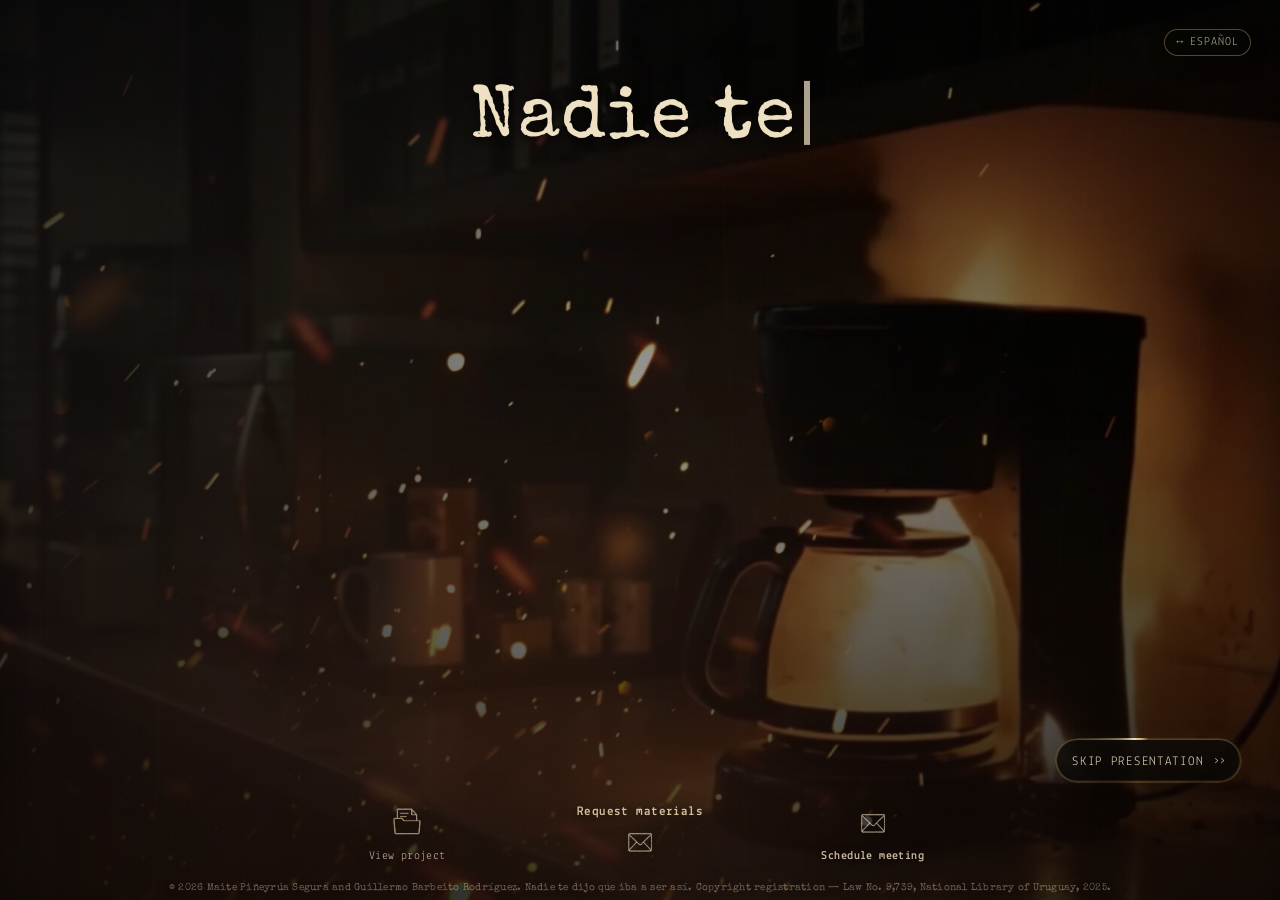
==== commit 4c76d63e: "Redirige about a la landing inglesa" ====
--- a/about.html
+++ b/about.html
@@ -3,177 +3,12 @@
   <head>
     <meta charset="utf-8" />
     <meta name="viewport" content="width=device-width, initial-scale=1" />
-    <title>Nadie te dijo que iba a ser así | Uruguayan fiction series</title>
-    <meta
-      name="description"
-      content="Uruguayan black comedy and political thriller series created and written by Maite Piñeyrúa Segura and Guillermo Barbeito Rodríguez, directed by Maite Piñeyrúa Segura. 6×20–25 min, in development, with SKA Films attached as Uruguayan coproducer and seeking international financing and distribution."
-    />
-    <meta name="theme-color" content="#050504" />
-    <link rel="canonical" href="https://jrrguille-bit.github.io/Nadie-Publico/about.html" />
-    <link rel="alternate" hreflang="es-UY" href="https://jrrguille-bit.github.io/Nadie-Publico/" />
-    <link rel="alternate" hreflang="en" href="https://jrrguille-bit.github.io/Nadie-Publico/about.html" />
-    <link rel="alternate" hreflang="x-default" href="https://jrrguille-bit.github.io/Nadie-Publico/" />
-    <link rel="icon" href="assets/ntdqiasa-flame-favicon-assets/favicon.ico" sizes="any" />
-    <link rel="icon" href="assets/ntdqiasa-flame-favicon-assets/ntdqiasa-flame-favicon-32.png" type="image/png" />
-    <link rel="apple-touch-icon" href="assets/ntdqiasa-flame-favicon-assets/apple-touch-icon.png" />
-
-    <meta property="og:type" content="website" />
-    <meta property="og:site_name" content="Nadie te dijo que iba a ser así" />
-    <meta property="og:title" content="Nadie te dijo que iba a ser así | Uruguayan fiction series" />
-    <meta property="og:description" content="Black comedy and political thriller from Montevideo. 6×20–25 min. Directed by Maite Piñeyrúa Segura. Uruguayan coproduction with SKA Films; seeking international financing and distribution." />
-    <meta property="og:url" content="https://jrrguille-bit.github.io/Nadie-Publico/about.html" />
-    <meta property="og:image" content="https://jrrguille-bit.github.io/Nadie-Publico/assets/ntdqiasa_video_v5_assets/ntdqiasa_video_v5_poster.jpg" />
-    <meta property="og:locale" content="en_US" />
-    <meta property="og:locale:alternate" content="es_UY" />
-
-    <link rel="preconnect" href="https://fonts.googleapis.com" />
-    <link rel="preconnect" href="https://fonts.gstatic.com" crossorigin />
-    <link href="https://fonts.googleapis.com/css2?family=Lekton:wght@400;700&family=Special+Elite&display=swap" rel="stylesheet" />
-    <link rel="stylesheet" href="styles.css?v=16" />
-    <link rel="stylesheet" href="styles-film-boost.css?v=3" />
-    <link rel="stylesheet" href="styles-legal.css?v=2" />
-    <link rel="stylesheet" href="styles-contact.css?v=5" />
-    <link rel="stylesheet" href="market-polish.css?v=3" />
+    <title>Nadie te dijo que iba a ser así | English</title>
+    <meta http-equiv="refresh" content="0; url=english.html" />
+    <link rel="canonical" href="https://jrrguille-bit.github.io/Nadie-Publico/english.html" />
+    <script>window.location.replace('english.html');</script>
   </head>
   <body>
-    <main class="splash" aria-label="Project cover">
-      <video
-        class="background-video"
-        aria-hidden="true"
-        tabindex="-1"
-        autoplay
-        muted
-        loop
-        playsinline
-        preload="metadata"
-        poster="assets/ntdqiasa_video_v5_assets/ntdqiasa_video_v5_poster.jpg"
-      >
-        <source media="(min-width: 721px)" src="assets/ntdqiasa_video_v5_assets/ntdqiasa_video_v5_web.mp4" type="video/mp4" />
-      </video>
-
-      <div class="image-fallback" aria-hidden="true"></div>
-      <div class="dark-overlay" aria-hidden="true"></div>
-      <div class="siren-overlay" aria-hidden="true"></div>
-      <div class="grain-overlay" aria-hidden="true"></div>
-      <div class="film-texture-overlay" aria-hidden="true"></div>
-      <div class="heat-shimmer-overlay" aria-hidden="true"></div>
-
-      <a class="cover-language-switch" href="index.html" hreflang="es-UY" lang="es">Español</a>
-
-      <section class="plates" id="plates" aria-label="Opening credits" aria-live="polite"></section>
-      <p class="format-line">Series · 6×20–25' · Black comedy / political thriller · Uruguay</p>
-
-      <nav class="contact-links" aria-label="Professional project links">
-        <button class="contact-link contact-link--button contact-link--project" type="button" id="about-trigger">
-          <img src="assets/logos/about-us-expediente.png" alt="View project and team" />
-          <span>View project</span>
-        </button>
-        <a
-          class="contact-link contact-link--materials"
-          href="mailto:malenabh1@gmail.com?subject=Project%20materials%20request%20%E2%80%94%20Nadie%20te%20dijo%20que%20iba%20a%20ser%20as%C3%AD&amp;body=Hello%2C%0A%0AI%20would%20like%20to%20request%20the%20available%20project%20materials.%0A%0AName%3A%0ACompany%20%2F%20institution%3A%0ACountry%3A%0A%0ABest%2C"
-        >
-          <img src="assets/logos/email-icon.png" alt="Request project materials" />
-          <span>Request materials</span>
-        </a>
-        <a
-          class="contact-link contact-link--coproduction"
-          href="mailto:malenabh1@gmail.com?cc=nacho@skafilms.com.uy&amp;subject=Industry%20meeting%20%E2%80%94%20Nadie%20te%20dijo%20que%20iba%20a%20ser%20as%C3%AD&amp;body=Hello%2C%0A%0AI%20would%20like%20to%20schedule%20a%20meeting%20to%20discuss%20the%20project%20in%20relation%20to%20financing%2C%20distribution%2C%20sales%20or%20international%20coproduction.%0A%0AName%3A%0ACompany%20%2F%20institution%3A%0ACountry%3A%0A%0ABest%2C"
-        >
-          <img src="assets/logos/email-icon.png" alt="Schedule an industry meeting" />
-          <span>Schedule meeting</span>
-        </a>
-      </nav>
-
-      <p class="legal-line">
-        © 2026 Maite Piñeyrúa Segura and Guillermo Barbeito Rodríguez. Nadie te dijo que iba a ser así. Copyright registration — Law No. 9,739, National Library of Uruguay, 2025.
-      </p>
-
-      <section class="about-carousel" id="about-carousel" aria-hidden="true" aria-labelledby="about-carousel-title">
-        <div class="about-carousel__frame">
-          <p class="about-carousel__eyebrow">Project file / Project & team</p>
-          <div class="about-carousel__viewport" aria-live="polite">
-            <article class="about-card about-card--project is-active" data-about-slide>
-              <h2 id="about-carousel-title">The project</h2>
-              <p class="project-logline">
-                When a gold robbery tied to Uruguay's dictatorship crashes into their everyday lives, three young people in Montevideo's Old City are pulled into a political plot where every possible way out compromises them further.
-              </p>
-              <p class="project-summary">
-                Uruguayan fiction series, 6 episodes of 20–25 minutes. Black comedy and political thriller, created and written by Maite Piñeyrúa Segura and Guillermo Barbeito Rodríguez, directed by Maite Piñeyrúa Segura.
-              </p>
-
-              <section class="project-status" aria-labelledby="project-status-title-en">
-                <p class="project-status__eyebrow">Project status</p>
-                <h3 id="project-status-title-en">Active development</h3>
-                <ul class="project-status__list">
-                  <li>Pilot script, dossier, series bible and season arc developed.</li>
-                  <li>Teaser completed; director attached: Maite Piñeyrúa Segura.</li>
-                  <li>Executive production by Malena Benavides and Uruguayan coproduction with SKA Films / Ignacio “Nacho” Jaunsolo.</li>
-                </ul>
-              </section>
-
-              <section class="project-partner-search" aria-labelledby="project-partner-search-title-en">
-                <p class="project-partner-search__eyebrow">What we are looking for</p>
-                <h3 id="project-partner-search-title-en">An international partner for the next stage</h3>
-                <ul class="project-partner-search__list">
-                  <li>Priority: platform, broadcaster or buyer with financing and meaningful distribution capacity.</li>
-                  <li>Distributor or sales agent with a concrete route to international circulation.</li>
-                  <li>International coproducer bringing financing, market access and a sales/distribution strategy.</li>
-                </ul>
-              </section>
-
-              <p class="project-materials-note">
-                Professional materials available on request: pilot script, dossier, series bible and season arc, teaser, budget and development plan.
-              </p>
-              <div class="project-card-actions">
-                <a href="dossier-en.html">View full project file</a>
-                <a href="mailto:malenabh1@gmail.com?subject=Project%20materials%20request%20%E2%80%94%20Nadie%20te%20dijo%20que%20iba%20a%20ser%20as%C3%AD">Request materials</a>
-                <a href="mailto:malenabh1@gmail.com?cc=nacho@skafilms.com.uy&amp;subject=Industry%20meeting%20%E2%80%94%20Nadie%20te%20dijo%20que%20iba%20a%20ser%20as%C3%AD">Schedule meeting</a>
-              </div>
-            </article>
-
-            <article class="about-card" data-about-slide>
-              <h2>Maite Piñeyrúa Segura</h2>
-              <p>Cocreator, cowriter and director of Nadie te dijo que iba a ser así. Her directing work shapes the series' tonal balance between intimacy, everyday absurdity and political tension.</p>
-              <p>She directed the documentary Tumbero, recognized and selected at national festivals, and was selected by ACAU for Campus Málaga Talent 2025 with this project.</p>
-            </article>
-
-            <article class="about-card" data-about-slide>
-              <h2>Guillermo Barbeito Rodríguez</h2>
-              <p>Cocreator and cowriter. He works on narrative architecture, world building and the articulation between black comedy, shared domestic life and political thriller.</p>
-              <p>As part of the creative team, he developed the project through DETOUR Series Lab and the subsequent writing, dossier, series bible, season arc and teaser stages.</p>
-            </article>
-
-            <article class="about-card" data-about-slide>
-              <h2>Ignacio “Nacho” Jaunsolo / SKA Films</h2>
-              <p>Executive coproducer, founder and CEO of SKA Films. His work spans production, directing, cinematography and audiovisual content development.</p>
-              <p>SKA Films is the project's Uruguayan coproduction partner, bringing industrial experience to development, financing and circulation.</p>
-            </article>
-
-            <article class="about-card" data-about-slide>
-              <h2>Malena Benavides</h2>
-              <p>Executive producer. She coordinates development, production organization and relationships with partners, institutions and industry spaces.</p>
-              <p>She also produced the documentary Tumbero. On this project, she structures priorities and the concrete conditions required to move toward production.</p>
-            </article>
-          </div>
-
-          <div class="about-carousel__controls" aria-label="Project and team carousel controls">
-            <button class="about-carousel__arrow" type="button" id="about-prev" aria-label="Previous card">←</button>
-            <div class="about-carousel__dots" aria-label="Current card">
-              <button class="about-carousel__dot is-active" type="button" aria-label="Go to card 1" data-about-dot></button>
-              <button class="about-carousel__dot" type="button" aria-label="Go to card 2" data-about-dot></button>
-              <button class="about-carousel__dot" type="button" aria-label="Go to card 3" data-about-dot></button>
-              <button class="about-carousel__dot" type="button" aria-label="Go to card 4" data-about-dot></button>
-              <button class="about-carousel__dot" type="button" aria-label="Go to card 5" data-about-dot></button>
-            </div>
-            <button class="about-carousel__arrow" type="button" id="about-next" aria-label="Next card">→</button>
-          </div>
-          <button class="about-carousel__back" type="button" id="about-close">Back</button>
-        </div>
-      </section>
-    </main>
-
-    <script src="script.js?v=14"></script>
-    <script src="market-polish.js?v=6"></script>
-    <script src="market-polish-en.js?v=1"></script>
+    <p><a href="english.html">Open the English version</a></p>
   </body>
 </html>
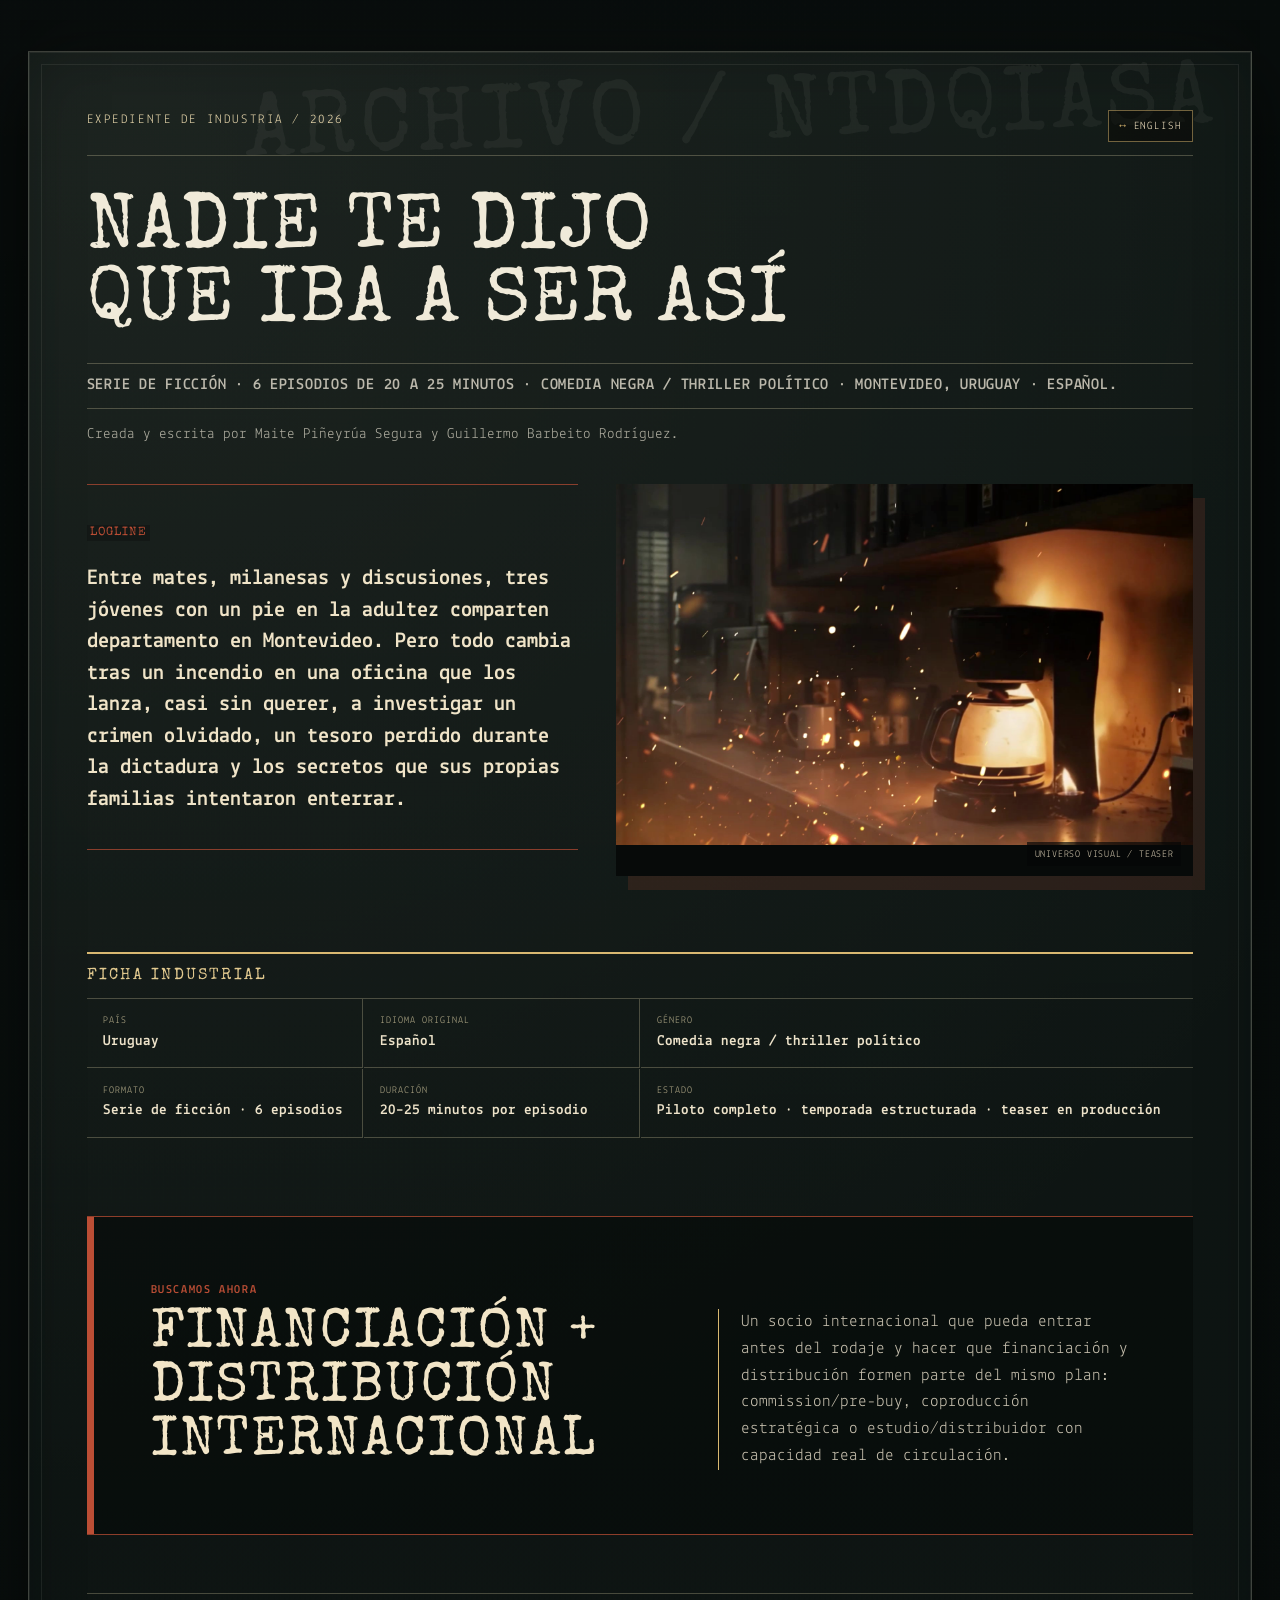
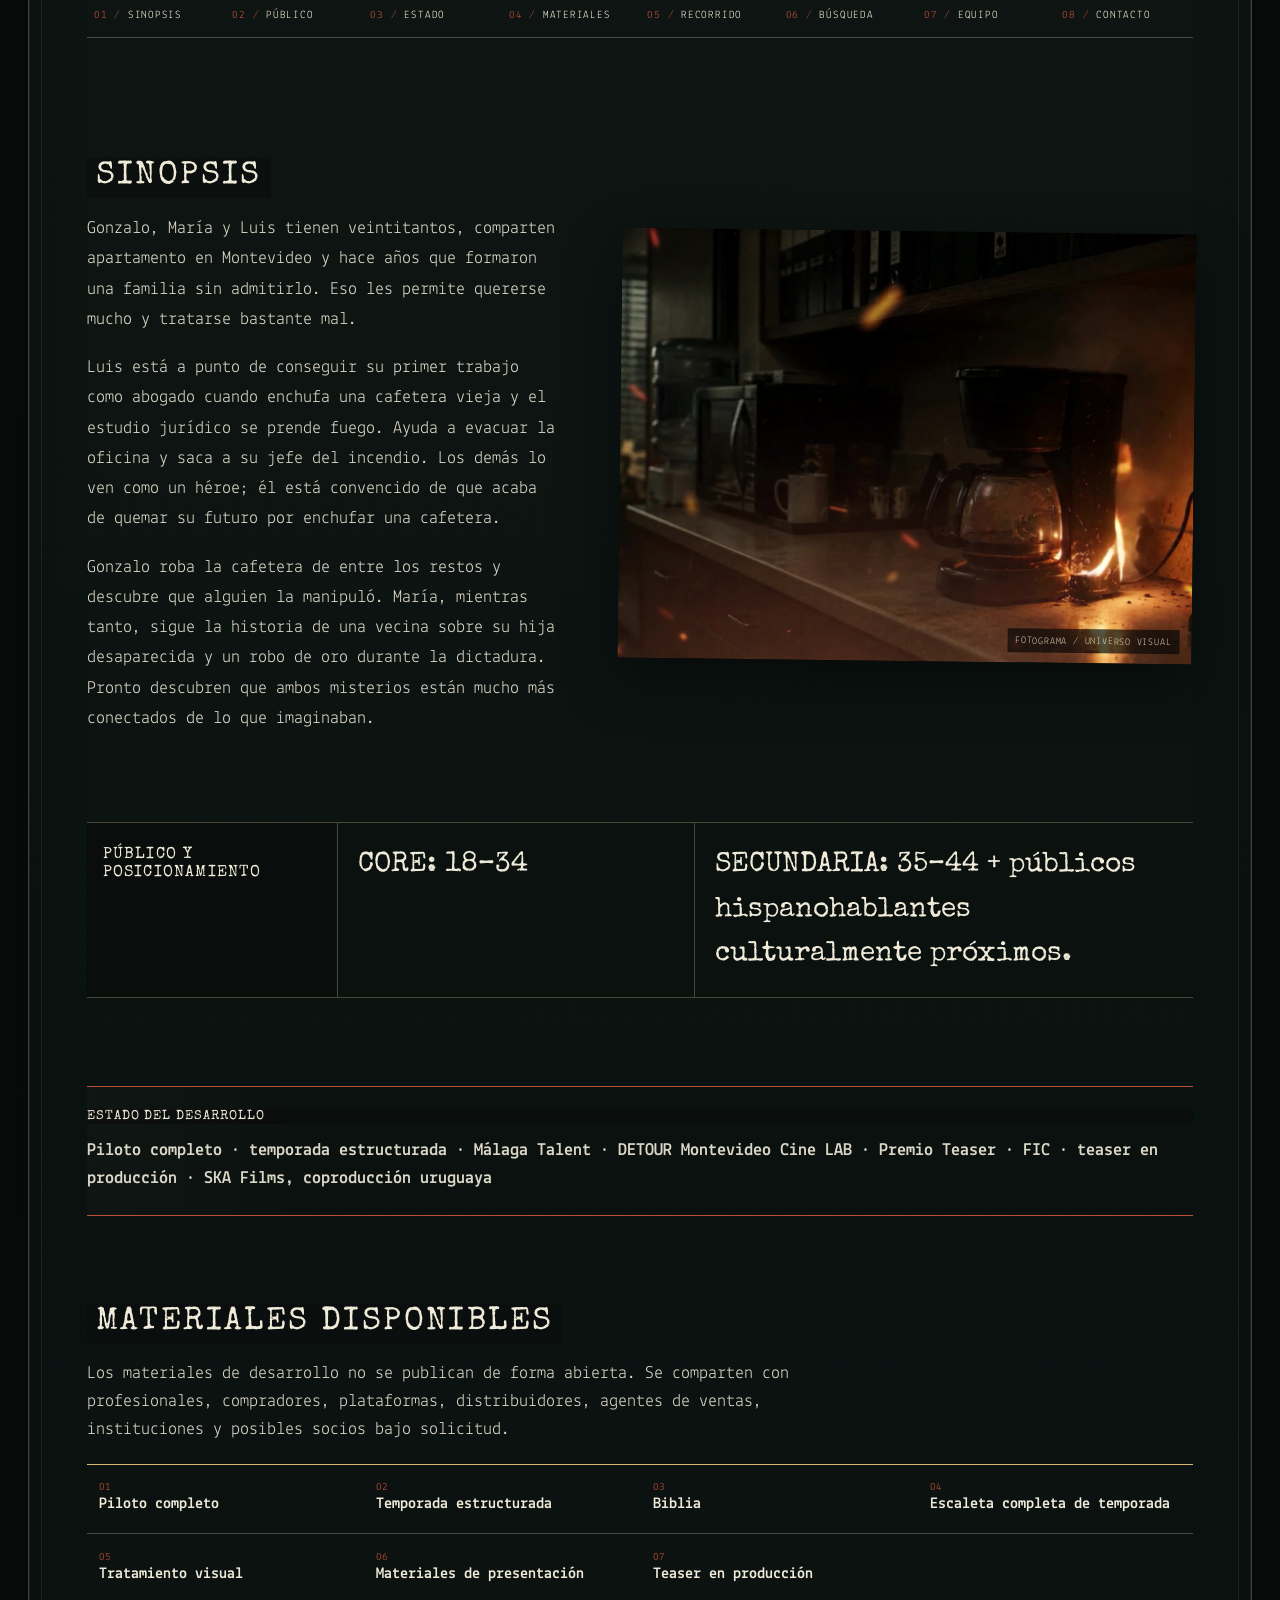
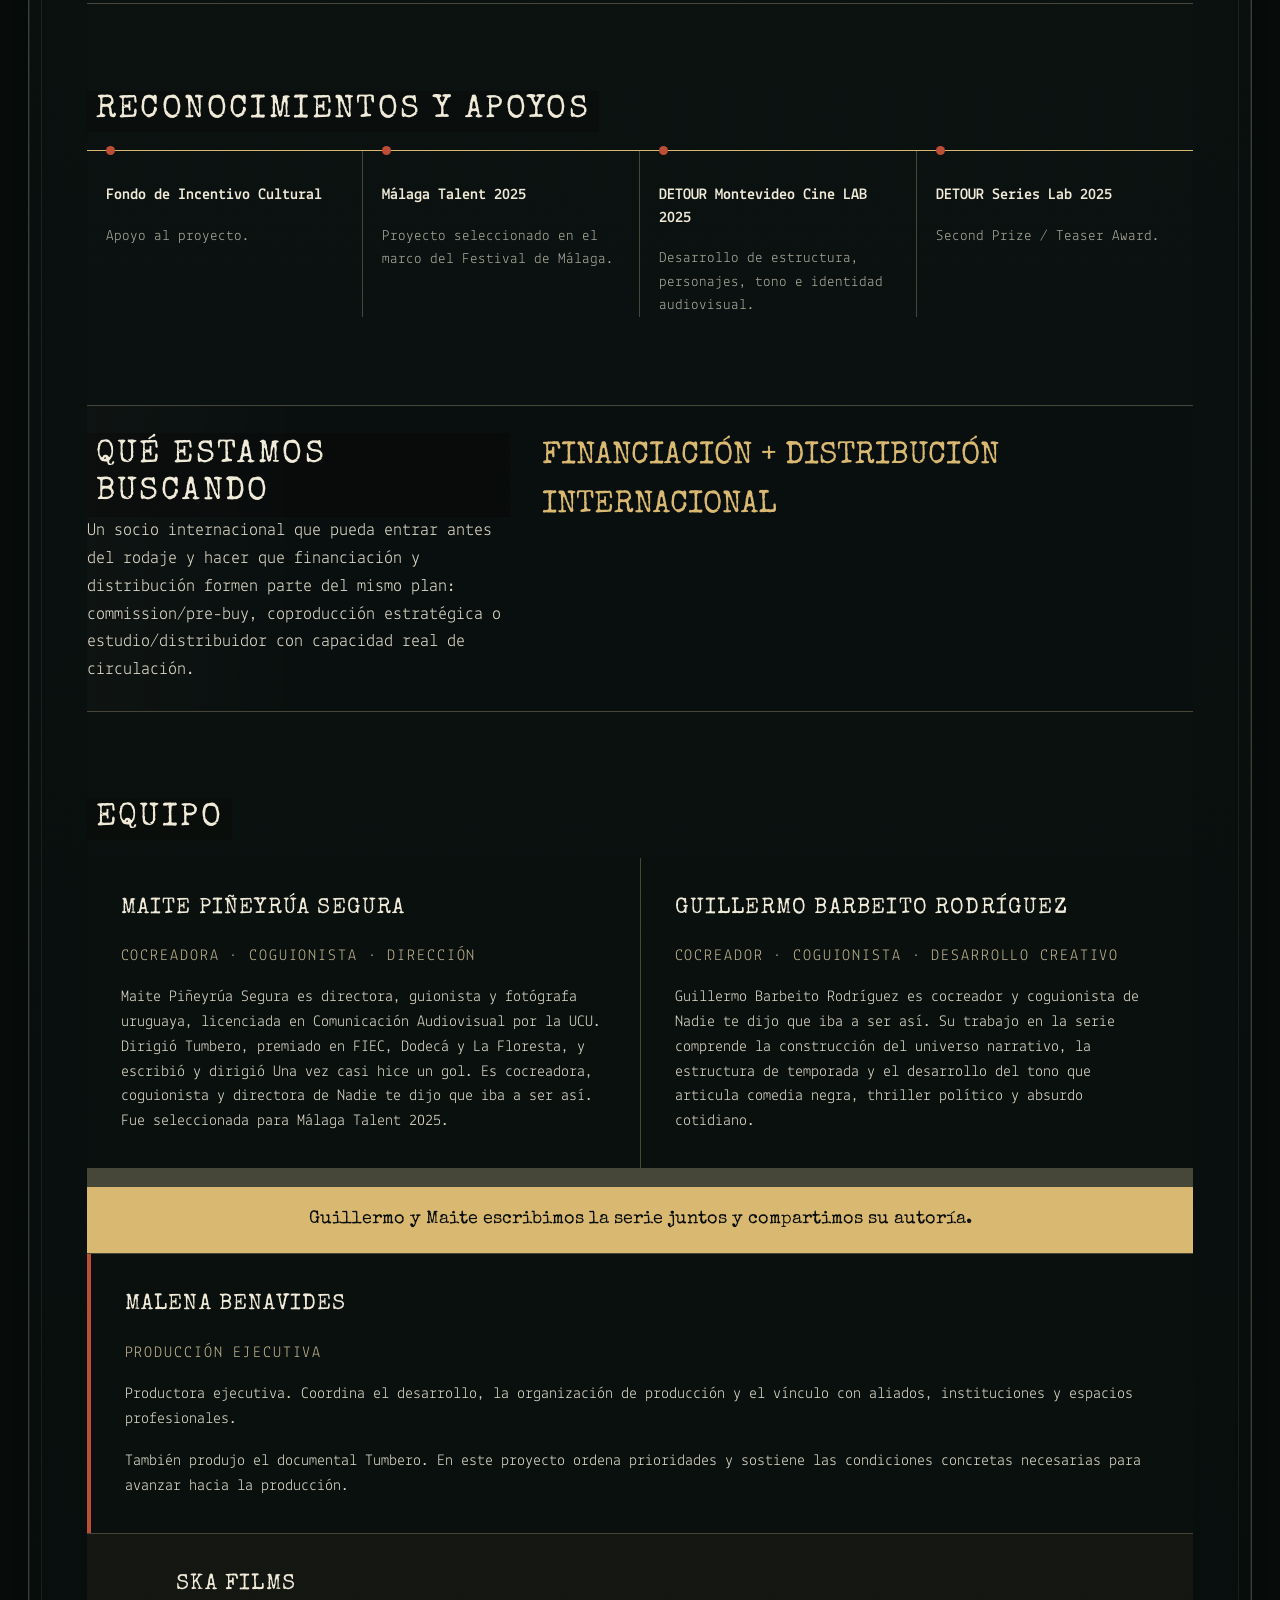
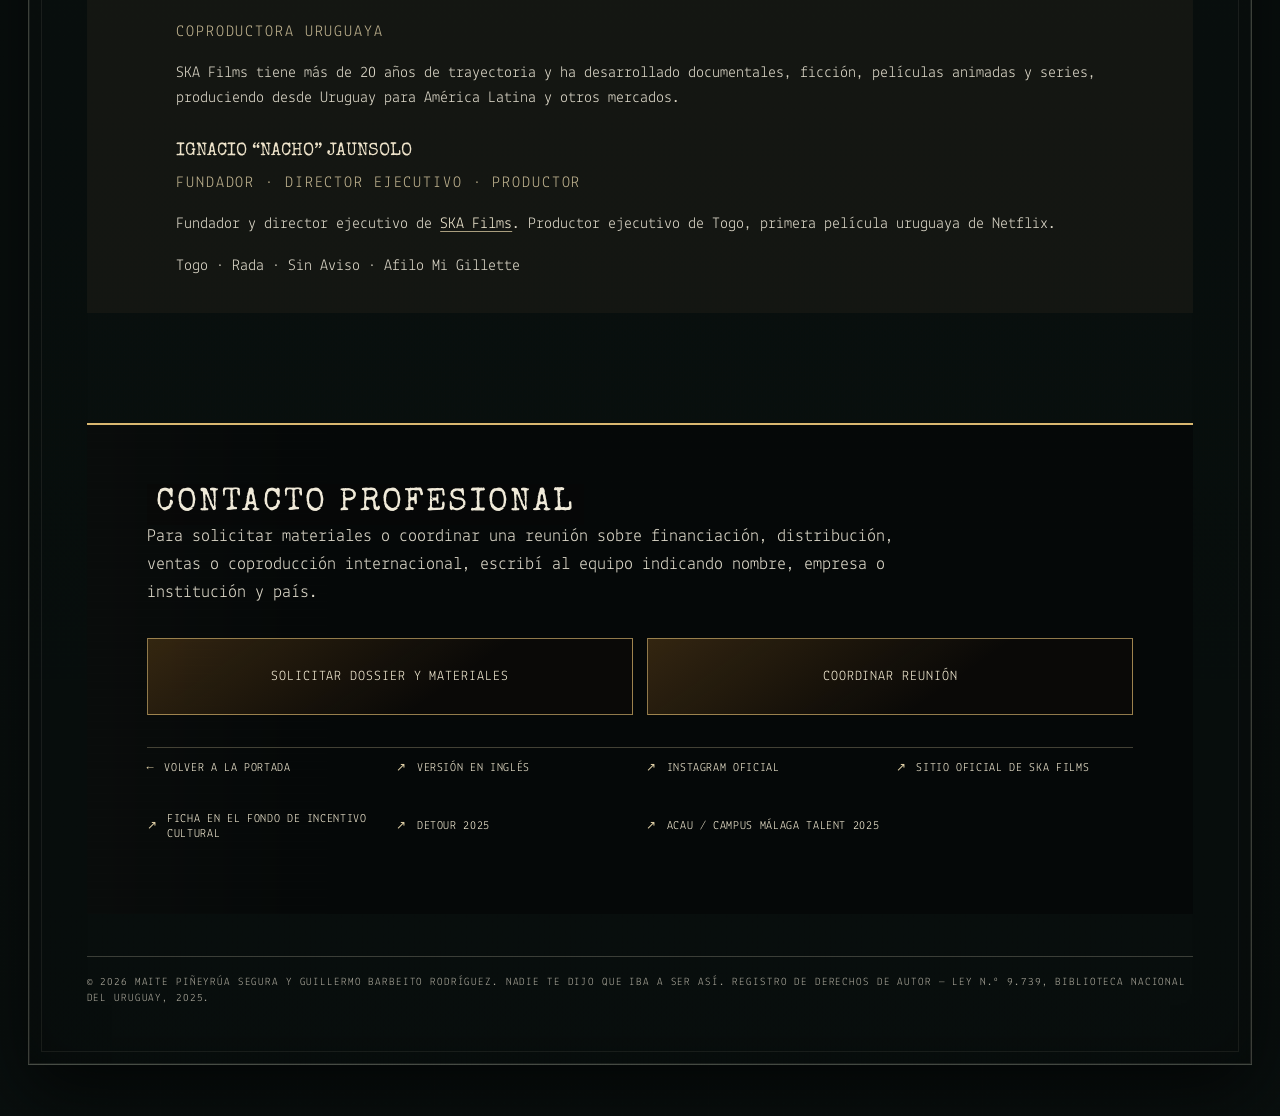
==== commit 7ee0803d: "QA: make legacy about route language-neutral" ====
--- a/about.html
+++ b/about.html
@@ -1,14 +1,14 @@
 <!doctype html>
-<html lang="en">
+<html lang="es-UY">
   <head>
     <meta charset="utf-8" />
     <meta name="viewport" content="width=device-width, initial-scale=1" />
-    <title>Nadie te dijo que iba a ser así | English</title>
-    <meta http-equiv="refresh" content="0; url=english.html" />
-    <link rel="canonical" href="https://jrrguille-bit.github.io/Nadie-Publico/english.html" />
-    <script>window.location.replace('english.html');</script>
+    <title>Nadie te dijo que iba a ser así | Proyecto y equipo</title>
+    <meta http-equiv="refresh" content="0; url=sobre.html" />
+    <link rel="canonical" href="https://jrrguille-bit.github.io/Nadie-Publico/sobre.html" />
+    <script>window.location.replace('sobre.html');</script>
   </head>
   <body>
-    <p><a href="english.html">Open the English version</a></p>
+    <p><a href="sobre.html">Abrir proyecto y equipo</a></p>
   </body>
 </html>
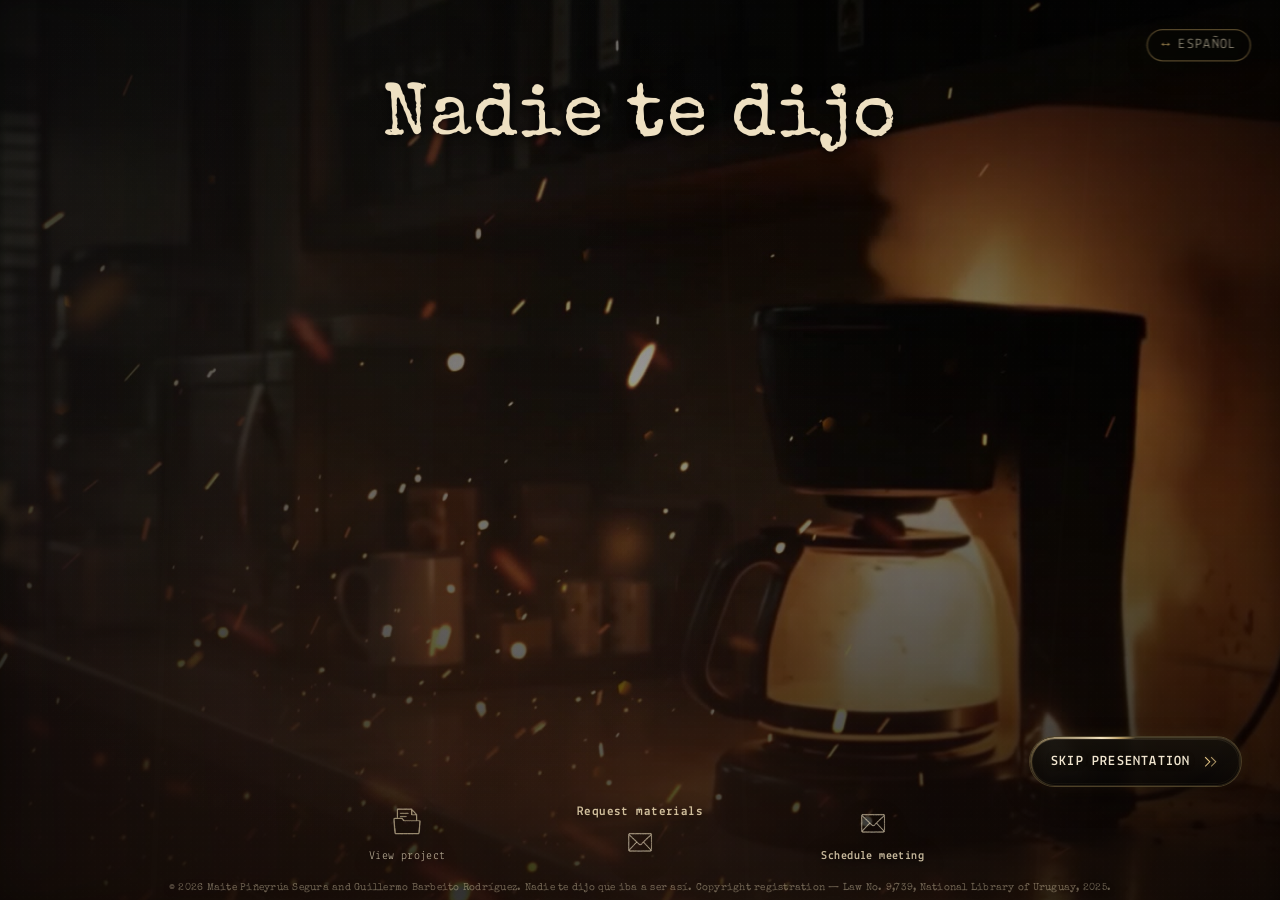
==== commit 8cb8a4bc: "QA: preserve legacy about redirect behavior" ====
--- a/about.html
+++ b/about.html
@@ -1,14 +1,14 @@
 <!doctype html>
-<html lang="es-UY">
+<html lang="en">
   <head>
     <meta charset="utf-8" />
     <meta name="viewport" content="width=device-width, initial-scale=1" />
-    <title>Nadie te dijo que iba a ser así | Proyecto y equipo</title>
-    <meta http-equiv="refresh" content="0; url=sobre.html" />
-    <link rel="canonical" href="https://jrrguille-bit.github.io/Nadie-Publico/sobre.html" />
-    <script>window.location.replace('sobre.html');</script>
+    <title>Nadie te dijo que iba a ser así | English</title>
+    <meta http-equiv="refresh" content="0; url=english.html" />
+    <link rel="canonical" href="https://jrrguille-bit.github.io/Nadie-Publico/english.html" />
+    <script>window.location.replace('english.html');</script>
   </head>
   <body>
-    <p><a href="sobre.html">Abrir proyecto y equipo</a></p>
+    <p><a href="english.html">Open the English version</a></p>
   </body>
 </html>
